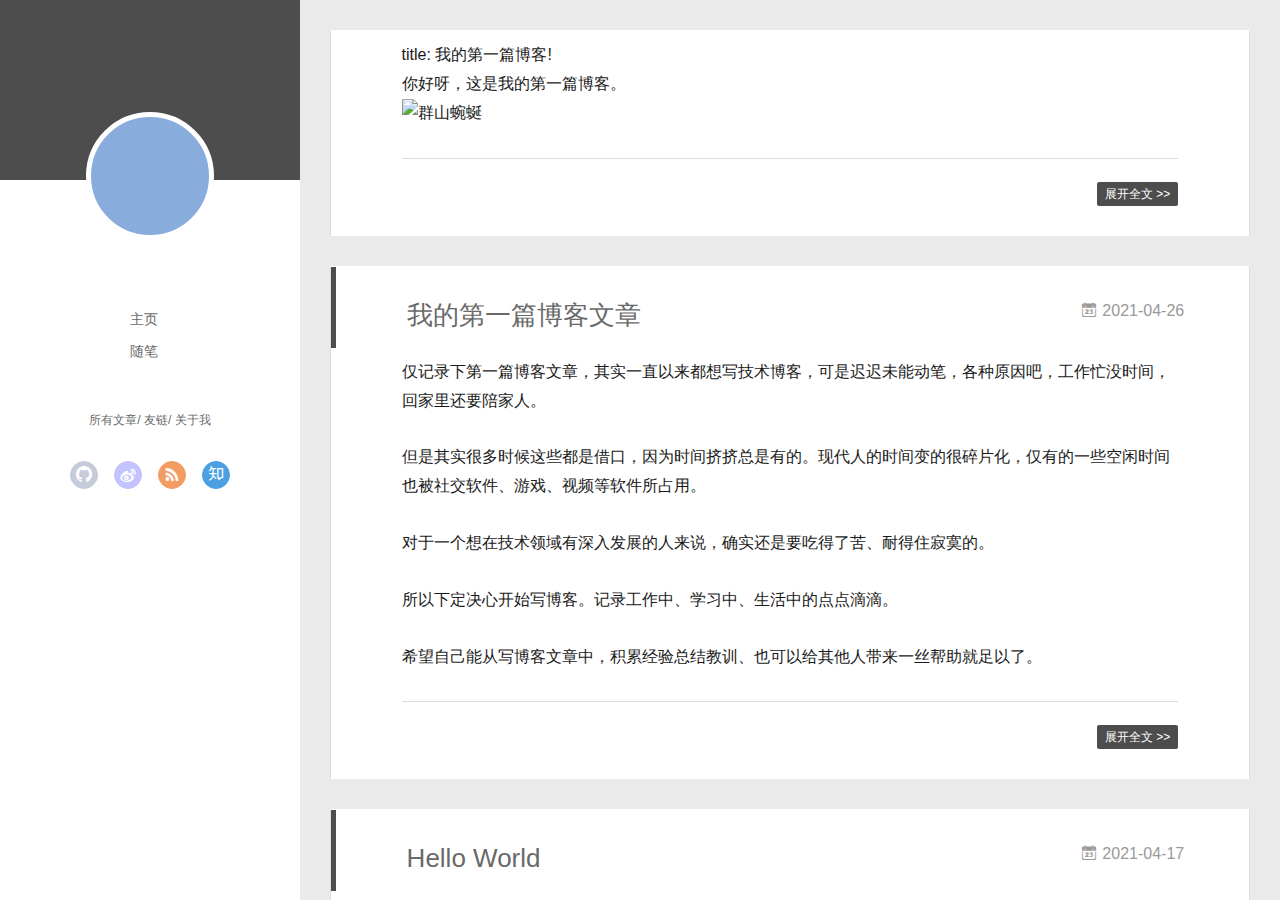
==== index.html @ c8da94c8 "Site updated: 2021-05-04 15:03:34" ====
<!DOCTYPE html>
<html>
<head>
  <meta charset="utf-8">
  
  <meta name="renderer" content="webkit">
  <meta http-equiv="X-UA-Compatible" content="IE=edge" >
  <link rel="dns-prefetch" href="http://example.com">
  <title>Hexo</title>
  <meta name="viewport" content="width=device-width, initial-scale=1, maximum-scale=1">
  <meta property="og:type" content="website">
<meta property="og:title" content="Hexo">
<meta property="og:url" content="http://example.com/index.html">
<meta property="og:site_name" content="Hexo">
<meta property="og:locale" content="en_US">
<meta property="article:author" content="John Doe">
<meta name="twitter:card" content="summary">
  
    <link rel="alternative" href="/atom.xml" title="Hexo" type="application/atom+xml">
  
  
    <link rel="icon" href="/favicon.png">
  
  <link rel="stylesheet" type="text/css" href="/./main.0cf68a.css">
  <style type="text/css">
  
    #container.show {
      background: linear-gradient(200deg,#a0cfe4,#e8c37e);
    }
  </style>
  

  

<meta name="generator" content="Hexo 5.4.0"></head>

<body>
  <div id="container" q-class="show:isCtnShow">
    <canvas id="anm-canvas" class="anm-canvas"></canvas>
    <div class="left-col" q-class="show:isShow">
      
<div class="overlay" style="background: #4d4d4d"></div>
<div class="intrude-less">
	<header id="header" class="inner">
		<a href="/" class="profilepic">
			<img src="" class="js-avatar">
		</a>
		<hgroup>
		  <h1 class="header-author"><a href="/"></a></h1>
		</hgroup>
		

		<nav class="header-menu">
			<ul>
			
				<li><a href="/">主页</a></li>
	        
				<li><a href="/tags/%E9%9A%8F%E7%AC%94/">随笔</a></li>
	        
			</ul>
		</nav>
		<nav class="header-smart-menu">
    		
    			
    			<a q-on="click: openSlider(e, 'innerArchive')" href="javascript:void(0)">所有文章</a>
    			
            
    			
    			<a q-on="click: openSlider(e, 'friends')" href="javascript:void(0)">友链</a>
    			
            
    			
    			<a q-on="click: openSlider(e, 'aboutme')" href="javascript:void(0)">关于我</a>
    			
            
		</nav>
		<nav class="header-nav">
			<div class="social">
				
					<a class="github" target="_blank" href="#" title="github"><i class="icon-github"></i></a>
		        
					<a class="weibo" target="_blank" href="#" title="weibo"><i class="icon-weibo"></i></a>
		        
					<a class="rss" target="_blank" href="#" title="rss"><i class="icon-rss"></i></a>
		        
					<a class="zhihu" target="_blank" href="#" title="zhihu"><i class="icon-zhihu"></i></a>
		        
			</div>
		</nav>
	</header>		
</div>

    </div>
    <div class="mid-col" q-class="show:isShow,hide:isShow|isFalse">
      
<nav id="mobile-nav">
  	<div class="overlay js-overlay" style="background: #4d4d4d"></div>
	<div class="btnctn js-mobile-btnctn">
  		<div class="slider-trigger list" q-on="click: openSlider(e)"><i class="icon icon-sort"></i></div>
	</div>
	<div class="intrude-less">
		<header id="header" class="inner">
			<div class="profilepic">
				<img src="" class="js-avatar">
			</div>
			<hgroup>
			  <h1 class="header-author js-header-author"></h1>
			</hgroup>
			
			
			
				
			
				
			
			
			
			<nav class="header-nav">
				<div class="social">
					
						<a class="github" target="_blank" href="#" title="github"><i class="icon-github"></i></a>
			        
						<a class="weibo" target="_blank" href="#" title="weibo"><i class="icon-weibo"></i></a>
			        
						<a class="rss" target="_blank" href="#" title="rss"><i class="icon-rss"></i></a>
			        
						<a class="zhihu" target="_blank" href="#" title="zhihu"><i class="icon-zhihu"></i></a>
			        
				</div>
			</nav>

			<nav class="header-menu js-header-menu">
				<ul style="width: 50%">
				
				
					<li style="width: 50%"><a href="/">主页</a></li>
		        
					<li style="width: 50%"><a href="/tags/%E9%9A%8F%E7%AC%94/">随笔</a></li>
		        
				</ul>
			</nav>
		</header>				
	</div>
	<div class="mobile-mask" style="display:none" q-show="isShow"></div>
</nav>

      <div id="wrapper" class="body-wrap">
        <div class="menu-l">
          <div class="canvas-wrap">
            <canvas data-colors="#eaeaea" data-sectionHeight="100" data-contentId="js-content" id="myCanvas1" class="anm-canvas"></canvas>
          </div>
          <div id="js-content" class="content-ll">
            
  
    <article id="post-csdn_export_md" class="article article-type-post  article-index" itemscope itemprop="blogPost">
  <div class="article-inner">
    
    <div class="article-entry" itemprop="articleBody">
      
        <p>title: 我的第一篇博客!<br>你好呀，这是我的第一篇博客。<br><img src="https://img-blog.csdnimg.cn/20210504145513758.png?x-oss-process=image/watermark,type_ZmFuZ3poZW5naGVpdGk,shadow_10,text_aHR0cHM6Ly9ibG9nLmNzZG4ubmV0L0JlaV95dWU=,size_16,color_FFFFFF,t_70" alt="群山蜿蜒"></p>

      

      
    </div>
    <div class="article-info article-info-index">
      
      
      

      
        <p class="article-more-link">
          <a class="article-more-a" href="/2021/05/04/csdn_export_md/">展开全文 >></a>
        </p>
      

      
      <div class="clearfix"></div>
    </div>
  </div>
</article>

<aside class="wrap-side-operation">
    <div class="mod-side-operation">
        
        <div class="jump-container" id="js-jump-container" style="display:none;">
            <a href="javascript:void(0)" class="mod-side-operation__jump-to-top">
                <i class="icon-font icon-back"></i>
            </a>
            <div id="js-jump-plan-container" class="jump-plan-container" style="top: -11px;">
                <i class="icon-font icon-plane jump-plane"></i>
            </div>
        </div>
        
        
    </div>
</aside>




  
    <article id="post-我的第一篇博客文章" class="article article-type-post  article-index" itemscope itemprop="blogPost">
  <div class="article-inner">
    
      <header class="article-header">
        
  
    <h1 itemprop="name">
      <a class="article-title" href="/2021/04/26/%E6%88%91%E7%9A%84%E7%AC%AC%E4%B8%80%E7%AF%87%E5%8D%9A%E5%AE%A2%E6%96%87%E7%AB%A0/">我的第一篇博客文章</a>
    </h1>
  

        
        <a href="/2021/04/26/%E6%88%91%E7%9A%84%E7%AC%AC%E4%B8%80%E7%AF%87%E5%8D%9A%E5%AE%A2%E6%96%87%E7%AB%A0/" class="archive-article-date">
  	<time datetime="2021-04-26T02:16:00.000Z" itemprop="datePublished"><i class="icon-calendar icon"></i>2021-04-26</time>
</a>
        
      </header>
    
    <div class="article-entry" itemprop="articleBody">
      
        <p>仅记录下第一篇博客文章，其实一直以来都想写技术博客，可是迟迟未能动笔，各种原因吧，工作忙没时间，回家里还要陪家人。</p>
<p>但是其实很多时候这些都是借口，因为时间挤挤总是有的。现代人的时间变的很碎片化，仅有的一些空闲时间也被社交软件、游戏、视频等软件所占用。</p>
<p>对于一个想在技术领域有深入发展的人来说，确实还是要吃得了苦、耐得住寂寞的。</p>
<p>所以下定决心开始写博客。记录工作中、学习中、生活中的点点滴滴。</p>
<p>希望自己能从写博客文章中，积累经验总结教训、也可以给其他人带来一丝帮助就足以了。</p>

      

      
    </div>
    <div class="article-info article-info-index">
      
      
      

      
        <p class="article-more-link">
          <a class="article-more-a" href="/2021/04/26/%E6%88%91%E7%9A%84%E7%AC%AC%E4%B8%80%E7%AF%87%E5%8D%9A%E5%AE%A2%E6%96%87%E7%AB%A0/">展开全文 >></a>
        </p>
      

      
      <div class="clearfix"></div>
    </div>
  </div>
</article>

<aside class="wrap-side-operation">
    <div class="mod-side-operation">
        
        <div class="jump-container" id="js-jump-container" style="display:none;">
            <a href="javascript:void(0)" class="mod-side-operation__jump-to-top">
                <i class="icon-font icon-back"></i>
            </a>
            <div id="js-jump-plan-container" class="jump-plan-container" style="top: -11px;">
                <i class="icon-font icon-plane jump-plane"></i>
            </div>
        </div>
        
        
    </div>
</aside>




  
    <article id="post-hello-world" class="article article-type-post  article-index" itemscope itemprop="blogPost">
  <div class="article-inner">
    
      <header class="article-header">
        
  
    <h1 itemprop="name">
      <a class="article-title" href="/2021/04/17/hello-world/">Hello World</a>
    </h1>
  

        
        <a href="/2021/04/17/hello-world/" class="archive-article-date">
  	<time datetime="2021-04-17T12:42:24.224Z" itemprop="datePublished"><i class="icon-calendar icon"></i>2021-04-17</time>
</a>
        
      </header>
    
    <div class="article-entry" itemprop="articleBody">
      
        <p>Welcome to <a target="_blank" rel="noopener" href="https://hexo.io/">Hexo</a>! This is your very first post. Check <a target="_blank" rel="noopener" href="https://hexo.io/docs/">documentation</a> for more info. If you get any problems when using Hexo, you can find the answer in <a target="_blank" rel="noopener" href="https://hexo.io/docs/troubleshooting.html">troubleshooting</a> or you can ask me on <a target="_blank" rel="noopener" href="https://github.com/hexojs/hexo/issues">GitHub</a>.</p>
<h2 id="Quick-Start"><a href="#Quick-Start" class="headerlink" title="Quick Start"></a>Quick Start</h2><h3 id="Create-a-new-post"><a href="#Create-a-new-post" class="headerlink" title="Create a new post"></a>Create a new post</h3><figure class="highlight bash"><table><tr><td class="gutter"><pre><span class="line">1</span><br></pre></td><td class="code"><pre><span class="line">$ hexo new <span class="string">&quot;My New Post&quot;</span></span><br></pre></td></tr></table></figure>

<p>More info: <a target="_blank" rel="noopener" href="https://hexo.io/docs/writing.html">Writing</a></p>
<h3 id="Run-server"><a href="#Run-server" class="headerlink" title="Run server"></a>Run server</h3><figure class="highlight bash"><table><tr><td class="gutter"><pre><span class="line">1</span><br></pre></td><td class="code"><pre><span class="line">$ hexo server</span><br></pre></td></tr></table></figure>

<p>More info: <a target="_blank" rel="noopener" href="https://hexo.io/docs/server.html">Server</a></p>
<h3 id="Generate-static-files"><a href="#Generate-static-files" class="headerlink" title="Generate static files"></a>Generate static files</h3><figure class="highlight bash"><table><tr><td class="gutter"><pre><span class="line">1</span><br></pre></td><td class="code"><pre><span class="line">$ hexo generate</span><br></pre></td></tr></table></figure>

<p>More info: <a target="_blank" rel="noopener" href="https://hexo.io/docs/generating.html">Generating</a></p>
<h3 id="Deploy-to-remote-sites"><a href="#Deploy-to-remote-sites" class="headerlink" title="Deploy to remote sites"></a>Deploy to remote sites</h3><figure class="highlight bash"><table><tr><td class="gutter"><pre><span class="line">1</span><br></pre></td><td class="code"><pre><span class="line">$ hexo deploy</span><br></pre></td></tr></table></figure>

<p>More info: <a target="_blank" rel="noopener" href="https://hexo.io/docs/one-command-deployment.html">Deployment</a></p>

      

      
    </div>
    <div class="article-info article-info-index">
      
      
      

      
        <p class="article-more-link">
          <a class="article-more-a" href="/2021/04/17/hello-world/">展开全文 >></a>
        </p>
      

      
      <div class="clearfix"></div>
    </div>
  </div>
</article>

<aside class="wrap-side-operation">
    <div class="mod-side-operation">
        
        <div class="jump-container" id="js-jump-container" style="display:none;">
            <a href="javascript:void(0)" class="mod-side-operation__jump-to-top">
                <i class="icon-font icon-back"></i>
            </a>
            <div id="js-jump-plan-container" class="jump-plan-container" style="top: -11px;">
                <i class="icon-font icon-plane jump-plane"></i>
            </div>
        </div>
        
        
    </div>
</aside>




  
  


          </div>
        </div>
      </div>
      <footer id="footer">
  <div class="outer">
    <div id="footer-info">
    	<div class="footer-left">
    		&copy; 2021 John Doe
    	</div>
      	<div class="footer-right">
      		<a href="http://hexo.io/" target="_blank">Hexo</a>  Theme <a href="https://github.com/litten/hexo-theme-yilia" target="_blank">Yilia</a> by Litten
      	</div>
    </div>
  </div>
</footer>
    </div>
    <script>
	var yiliaConfig = {
		mathjax: false,
		isHome: true,
		isPost: false,
		isArchive: false,
		isTag: false,
		isCategory: false,
		open_in_new: false,
		toc_hide_index: true,
		root: "/",
		innerArchive: true,
		showTags: false
	}
</script>

<script>!function(t){function n(e){if(r[e])return r[e].exports;var i=r[e]={exports:{},id:e,loaded:!1};return t[e].call(i.exports,i,i.exports,n),i.loaded=!0,i.exports}var r={};n.m=t,n.c=r,n.p="./",n(0)}([function(t,n,r){r(195),t.exports=r(191)},function(t,n,r){var e=r(3),i=r(52),o=r(27),u=r(28),c=r(53),f="prototype",a=function(t,n,r){var s,l,h,v,p=t&a.F,d=t&a.G,y=t&a.S,g=t&a.P,b=t&a.B,m=d?e:y?e[n]||(e[n]={}):(e[n]||{})[f],x=d?i:i[n]||(i[n]={}),w=x[f]||(x[f]={});d&&(r=n);for(s in r)l=!p&&m&&void 0!==m[s],h=(l?m:r)[s],v=b&&l?c(h,e):g&&"function"==typeof h?c(Function.call,h):h,m&&u(m,s,h,t&a.U),x[s]!=h&&o(x,s,v),g&&w[s]!=h&&(w[s]=h)};e.core=i,a.F=1,a.G=2,a.S=4,a.P=8,a.B=16,a.W=32,a.U=64,a.R=128,t.exports=a},function(t,n,r){var e=r(6);t.exports=function(t){if(!e(t))throw TypeError(t+" is not an object!");return t}},function(t,n){var r=t.exports="undefined"!=typeof window&&window.Math==Math?window:"undefined"!=typeof self&&self.Math==Math?self:Function("return this")();"number"==typeof __g&&(__g=r)},function(t,n){t.exports=function(t){try{return!!t()}catch(t){return!0}}},function(t,n){var r=t.exports="undefined"!=typeof window&&window.Math==Math?window:"undefined"!=typeof self&&self.Math==Math?self:Function("return this")();"number"==typeof __g&&(__g=r)},function(t,n){t.exports=function(t){return"object"==typeof t?null!==t:"function"==typeof t}},function(t,n,r){var e=r(126)("wks"),i=r(76),o=r(3).Symbol,u="function"==typeof o;(t.exports=function(t){return e[t]||(e[t]=u&&o[t]||(u?o:i)("Symbol."+t))}).store=e},function(t,n){var r={}.hasOwnProperty;t.exports=function(t,n){return r.call(t,n)}},function(t,n,r){var e=r(94),i=r(33);t.exports=function(t){return e(i(t))}},function(t,n,r){t.exports=!r(4)(function(){return 7!=Object.defineProperty({},"a",{get:function(){return 7}}).a})},function(t,n,r){var e=r(2),i=r(167),o=r(50),u=Object.defineProperty;n.f=r(10)?Object.defineProperty:function(t,n,r){if(e(t),n=o(n,!0),e(r),i)try{return u(t,n,r)}catch(t){}if("get"in r||"set"in r)throw TypeError("Accessors not supported!");return"value"in r&&(t[n]=r.value),t}},function(t,n,r){t.exports=!r(18)(function(){return 7!=Object.defineProperty({},"a",{get:function(){return 7}}).a})},function(t,n,r){var e=r(14),i=r(22);t.exports=r(12)?function(t,n,r){return e.f(t,n,i(1,r))}:function(t,n,r){return t[n]=r,t}},function(t,n,r){var e=r(20),i=r(58),o=r(42),u=Object.defineProperty;n.f=r(12)?Object.defineProperty:function(t,n,r){if(e(t),n=o(n,!0),e(r),i)try{return u(t,n,r)}catch(t){}if("get"in r||"set"in r)throw TypeError("Accessors not supported!");return"value"in r&&(t[n]=r.value),t}},function(t,n,r){var e=r(40)("wks"),i=r(23),o=r(5).Symbol,u="function"==typeof o;(t.exports=function(t){return e[t]||(e[t]=u&&o[t]||(u?o:i)("Symbol."+t))}).store=e},function(t,n,r){var e=r(67),i=Math.min;t.exports=function(t){return t>0?i(e(t),9007199254740991):0}},function(t,n,r){var e=r(46);t.exports=function(t){return Object(e(t))}},function(t,n){t.exports=function(t){try{return!!t()}catch(t){return!0}}},function(t,n,r){var e=r(63),i=r(34);t.exports=Object.keys||function(t){return e(t,i)}},function(t,n,r){var e=r(21);t.exports=function(t){if(!e(t))throw TypeError(t+" is not an object!");return t}},function(t,n){t.exports=function(t){return"object"==typeof t?null!==t:"function"==typeof t}},function(t,n){t.exports=function(t,n){return{enumerable:!(1&t),configurable:!(2&t),writable:!(4&t),value:n}}},function(t,n){var r=0,e=Math.random();t.exports=function(t){return"Symbol(".concat(void 0===t?"":t,")_",(++r+e).toString(36))}},function(t,n){var r={}.hasOwnProperty;t.exports=function(t,n){return r.call(t,n)}},function(t,n){var r=t.exports={version:"2.4.0"};"number"==typeof __e&&(__e=r)},function(t,n){t.exports=function(t){if("function"!=typeof t)throw TypeError(t+" is not a function!");return t}},function(t,n,r){var e=r(11),i=r(66);t.exports=r(10)?function(t,n,r){return e.f(t,n,i(1,r))}:function(t,n,r){return t[n]=r,t}},function(t,n,r){var e=r(3),i=r(27),o=r(24),u=r(76)("src"),c="toString",f=Function[c],a=(""+f).split(c);r(52).inspectSource=function(t){return f.call(t)},(t.exports=function(t,n,r,c){var f="function"==typeof r;f&&(o(r,"name")||i(r,"name",n)),t[n]!==r&&(f&&(o(r,u)||i(r,u,t[n]?""+t[n]:a.join(String(n)))),t===e?t[n]=r:c?t[n]?t[n]=r:i(t,n,r):(delete t[n],i(t,n,r)))})(Function.prototype,c,function(){return"function"==typeof this&&this[u]||f.call(this)})},function(t,n,r){var e=r(1),i=r(4),o=r(46),u=function(t,n,r,e){var i=String(o(t)),u="<"+n;return""!==r&&(u+=" "+r+'="'+String(e).replace(/"/g,"&quot;")+'"'),u+">"+i+"</"+n+">"};t.exports=function(t,n){var r={};r[t]=n(u),e(e.P+e.F*i(function(){var n=""[t]('"');return n!==n.toLowerCase()||n.split('"').length>3}),"String",r)}},function(t,n,r){var e=r(115),i=r(46);t.exports=function(t){return e(i(t))}},function(t,n,r){var e=r(116),i=r(66),o=r(30),u=r(50),c=r(24),f=r(167),a=Object.getOwnPropertyDescriptor;n.f=r(10)?a:function(t,n){if(t=o(t),n=u(n,!0),f)try{return a(t,n)}catch(t){}if(c(t,n))return i(!e.f.call(t,n),t[n])}},function(t,n,r){var e=r(24),i=r(17),o=r(145)("IE_PROTO"),u=Object.prototype;t.exports=Object.getPrototypeOf||function(t){return t=i(t),e(t,o)?t[o]:"function"==typeof t.constructor&&t instanceof t.constructor?t.constructor.prototype:t instanceof Object?u:null}},function(t,n){t.exports=function(t){if(void 0==t)throw TypeError("Can't call method on  "+t);return t}},function(t,n){t.exports="constructor,hasOwnProperty,isPrototypeOf,propertyIsEnumerable,toLocaleString,toString,valueOf".split(",")},function(t,n){t.exports={}},function(t,n){t.exports=!0},function(t,n){n.f={}.propertyIsEnumerable},function(t,n,r){var e=r(14).f,i=r(8),o=r(15)("toStringTag");t.exports=function(t,n,r){t&&!i(t=r?t:t.prototype,o)&&e(t,o,{configurable:!0,value:n})}},function(t,n,r){var e=r(40)("keys"),i=r(23);t.exports=function(t){return e[t]||(e[t]=i(t))}},function(t,n,r){var e=r(5),i="__core-js_shared__",o=e[i]||(e[i]={});t.exports=function(t){return o[t]||(o[t]={})}},function(t,n){var r=Math.ceil,e=Math.floor;t.exports=function(t){return isNaN(t=+t)?0:(t>0?e:r)(t)}},function(t,n,r){var e=r(21);t.exports=function(t,n){if(!e(t))return t;var r,i;if(n&&"function"==typeof(r=t.toString)&&!e(i=r.call(t)))return i;if("function"==typeof(r=t.valueOf)&&!e(i=r.call(t)))return i;if(!n&&"function"==typeof(r=t.toString)&&!e(i=r.call(t)))return i;throw TypeError("Can't convert object to primitive value")}},function(t,n,r){var e=r(5),i=r(25),o=r(36),u=r(44),c=r(14).f;t.exports=function(t){var n=i.Symbol||(i.Symbol=o?{}:e.Symbol||{});"_"==t.charAt(0)||t in n||c(n,t,{value:u.f(t)})}},function(t,n,r){n.f=r(15)},function(t,n){var r={}.toString;t.exports=function(t){return r.call(t).slice(8,-1)}},function(t,n){t.exports=function(t){if(void 0==t)throw TypeError("Can't call method on  "+t);return t}},function(t,n,r){var e=r(4);t.exports=function(t,n){return!!t&&e(function(){n?t.call(null,function(){},1):t.call(null)})}},function(t,n,r){var e=r(53),i=r(115),o=r(17),u=r(16),c=r(203);t.exports=function(t,n){var r=1==t,f=2==t,a=3==t,s=4==t,l=6==t,h=5==t||l,v=n||c;return function(n,c,p){for(var d,y,g=o(n),b=i(g),m=e(c,p,3),x=u(b.length),w=0,S=r?v(n,x):f?v(n,0):void 0;x>w;w++)if((h||w in b)&&(d=b[w],y=m(d,w,g),t))if(r)S[w]=y;else if(y)switch(t){case 3:return!0;case 5:return d;case 6:return w;case 2:S.push(d)}else if(s)return!1;return l?-1:a||s?s:S}}},function(t,n,r){var e=r(1),i=r(52),o=r(4);t.exports=function(t,n){var r=(i.Object||{})[t]||Object[t],u={};u[t]=n(r),e(e.S+e.F*o(function(){r(1)}),"Object",u)}},function(t,n,r){var e=r(6);t.exports=function(t,n){if(!e(t))return t;var r,i;if(n&&"function"==typeof(r=t.toString)&&!e(i=r.call(t)))return i;if("function"==typeof(r=t.valueOf)&&!e(i=r.call(t)))return i;if(!n&&"function"==typeof(r=t.toString)&&!e(i=r.call(t)))return i;throw TypeError("Can't convert object to primitive value")}},function(t,n,r){var e=r(5),i=r(25),o=r(91),u=r(13),c="prototype",f=function(t,n,r){var a,s,l,h=t&f.F,v=t&f.G,p=t&f.S,d=t&f.P,y=t&f.B,g=t&f.W,b=v?i:i[n]||(i[n]={}),m=b[c],x=v?e:p?e[n]:(e[n]||{})[c];v&&(r=n);for(a in r)(s=!h&&x&&void 0!==x[a])&&a in b||(l=s?x[a]:r[a],b[a]=v&&"function"!=typeof x[a]?r[a]:y&&s?o(l,e):g&&x[a]==l?function(t){var n=function(n,r,e){if(this instanceof t){switch(arguments.length){case 0:return new t;case 1:return new t(n);case 2:return new t(n,r)}return new t(n,r,e)}return t.apply(this,arguments)};return n[c]=t[c],n}(l):d&&"function"==typeof l?o(Function.call,l):l,d&&((b.virtual||(b.virtual={}))[a]=l,t&f.R&&m&&!m[a]&&u(m,a,l)))};f.F=1,f.G=2,f.S=4,f.P=8,f.B=16,f.W=32,f.U=64,f.R=128,t.exports=f},function(t,n){var r=t.exports={version:"2.4.0"};"number"==typeof __e&&(__e=r)},function(t,n,r){var e=r(26);t.exports=function(t,n,r){if(e(t),void 0===n)return t;switch(r){case 1:return function(r){return t.call(n,r)};case 2:return function(r,e){return t.call(n,r,e)};case 3:return function(r,e,i){return t.call(n,r,e,i)}}return function(){return t.apply(n,arguments)}}},function(t,n,r){var e=r(183),i=r(1),o=r(126)("metadata"),u=o.store||(o.store=new(r(186))),c=function(t,n,r){var i=u.get(t);if(!i){if(!r)return;u.set(t,i=new e)}var o=i.get(n);if(!o){if(!r)return;i.set(n,o=new e)}return o},f=function(t,n,r){var e=c(n,r,!1);return void 0!==e&&e.has(t)},a=function(t,n,r){var e=c(n,r,!1);return void 0===e?void 0:e.get(t)},s=function(t,n,r,e){c(r,e,!0).set(t,n)},l=function(t,n){var r=c(t,n,!1),e=[];return r&&r.forEach(function(t,n){e.push(n)}),e},h=function(t){return void 0===t||"symbol"==typeof t?t:String(t)},v=function(t){i(i.S,"Reflect",t)};t.exports={store:u,map:c,has:f,get:a,set:s,keys:l,key:h,exp:v}},function(t,n,r){"use strict";if(r(10)){var e=r(69),i=r(3),o=r(4),u=r(1),c=r(127),f=r(152),a=r(53),s=r(68),l=r(66),h=r(27),v=r(73),p=r(67),d=r(16),y=r(75),g=r(50),b=r(24),m=r(180),x=r(114),w=r(6),S=r(17),_=r(137),O=r(70),E=r(32),P=r(71).f,j=r(154),F=r(76),M=r(7),A=r(48),N=r(117),T=r(146),I=r(155),k=r(80),L=r(123),R=r(74),C=r(130),D=r(160),U=r(11),W=r(31),G=U.f,B=W.f,V=i.RangeError,z=i.TypeError,q=i.Uint8Array,K="ArrayBuffer",J="Shared"+K,Y="BYTES_PER_ELEMENT",H="prototype",$=Array[H],X=f.ArrayBuffer,Q=f.DataView,Z=A(0),tt=A(2),nt=A(3),rt=A(4),et=A(5),it=A(6),ot=N(!0),ut=N(!1),ct=I.values,ft=I.keys,at=I.entries,st=$.lastIndexOf,lt=$.reduce,ht=$.reduceRight,vt=$.join,pt=$.sort,dt=$.slice,yt=$.toString,gt=$.toLocaleString,bt=M("iterator"),mt=M("toStringTag"),xt=F("typed_constructor"),wt=F("def_constructor"),St=c.CONSTR,_t=c.TYPED,Ot=c.VIEW,Et="Wrong length!",Pt=A(1,function(t,n){return Tt(T(t,t[wt]),n)}),jt=o(function(){return 1===new q(new Uint16Array([1]).buffer)[0]}),Ft=!!q&&!!q[H].set&&o(function(){new q(1).set({})}),Mt=function(t,n){if(void 0===t)throw z(Et);var r=+t,e=d(t);if(n&&!m(r,e))throw V(Et);return e},At=function(t,n){var r=p(t);if(r<0||r%n)throw V("Wrong offset!");return r},Nt=function(t){if(w(t)&&_t in t)return t;throw z(t+" is not a typed array!")},Tt=function(t,n){if(!(w(t)&&xt in t))throw z("It is not a typed array constructor!");return new t(n)},It=function(t,n){return kt(T(t,t[wt]),n)},kt=function(t,n){for(var r=0,e=n.length,i=Tt(t,e);e>r;)i[r]=n[r++];return i},Lt=function(t,n,r){G(t,n,{get:function(){return this._d[r]}})},Rt=function(t){var n,r,e,i,o,u,c=S(t),f=arguments.length,s=f>1?arguments[1]:void 0,l=void 0!==s,h=j(c);if(void 0!=h&&!_(h)){for(u=h.call(c),e=[],n=0;!(o=u.next()).done;n++)e.push(o.value);c=e}for(l&&f>2&&(s=a(s,arguments[2],2)),n=0,r=d(c.length),i=Tt(this,r);r>n;n++)i[n]=l?s(c[n],n):c[n];return i},Ct=function(){for(var t=0,n=arguments.length,r=Tt(this,n);n>t;)r[t]=arguments[t++];return r},Dt=!!q&&o(function(){gt.call(new q(1))}),Ut=function(){return gt.apply(Dt?dt.call(Nt(this)):Nt(this),arguments)},Wt={copyWithin:function(t,n){return D.call(Nt(this),t,n,arguments.length>2?arguments[2]:void 0)},every:function(t){return rt(Nt(this),t,arguments.length>1?arguments[1]:void 0)},fill:function(t){return C.apply(Nt(this),arguments)},filter:function(t){return It(this,tt(Nt(this),t,arguments.length>1?arguments[1]:void 0))},find:function(t){return et(Nt(this),t,arguments.length>1?arguments[1]:void 0)},findIndex:function(t){return it(Nt(this),t,arguments.length>1?arguments[1]:void 0)},forEach:function(t){Z(Nt(this),t,arguments.length>1?arguments[1]:void 0)},indexOf:function(t){return ut(Nt(this),t,arguments.length>1?arguments[1]:void 0)},includes:function(t){return ot(Nt(this),t,arguments.length>1?arguments[1]:void 0)},join:function(t){return vt.apply(Nt(this),arguments)},lastIndexOf:function(t){return st.apply(Nt(this),arguments)},map:function(t){return Pt(Nt(this),t,arguments.length>1?arguments[1]:void 0)},reduce:function(t){return lt.apply(Nt(this),arguments)},reduceRight:function(t){return ht.apply(Nt(this),arguments)},reverse:function(){for(var t,n=this,r=Nt(n).length,e=Math.floor(r/2),i=0;i<e;)t=n[i],n[i++]=n[--r],n[r]=t;return n},some:function(t){return nt(Nt(this),t,arguments.length>1?arguments[1]:void 0)},sort:function(t){return pt.call(Nt(this),t)},subarray:function(t,n){var r=Nt(this),e=r.length,i=y(t,e);return new(T(r,r[wt]))(r.buffer,r.byteOffset+i*r.BYTES_PER_ELEMENT,d((void 0===n?e:y(n,e))-i))}},Gt=function(t,n){return It(this,dt.call(Nt(this),t,n))},Bt=function(t){Nt(this);var n=At(arguments[1],1),r=this.length,e=S(t),i=d(e.length),o=0;if(i+n>r)throw V(Et);for(;o<i;)this[n+o]=e[o++]},Vt={entries:function(){return at.call(Nt(this))},keys:function(){return ft.call(Nt(this))},values:function(){return ct.call(Nt(this))}},zt=function(t,n){return w(t)&&t[_t]&&"symbol"!=typeof n&&n in t&&String(+n)==String(n)},qt=function(t,n){return zt(t,n=g(n,!0))?l(2,t[n]):B(t,n)},Kt=function(t,n,r){return!(zt(t,n=g(n,!0))&&w(r)&&b(r,"value"))||b(r,"get")||b(r,"set")||r.configurable||b(r,"writable")&&!r.writable||b(r,"enumerable")&&!r.enumerable?G(t,n,r):(t[n]=r.value,t)};St||(W.f=qt,U.f=Kt),u(u.S+u.F*!St,"Object",{getOwnPropertyDescriptor:qt,defineProperty:Kt}),o(function(){yt.call({})})&&(yt=gt=function(){return vt.call(this)});var Jt=v({},Wt);v(Jt,Vt),h(Jt,bt,Vt.values),v(Jt,{slice:Gt,set:Bt,constructor:function(){},toString:yt,toLocaleString:Ut}),Lt(Jt,"buffer","b"),Lt(Jt,"byteOffset","o"),Lt(Jt,"byteLength","l"),Lt(Jt,"length","e"),G(Jt,mt,{get:function(){return this[_t]}}),t.exports=function(t,n,r,f){f=!!f;var a=t+(f?"Clamped":"")+"Array",l="Uint8Array"!=a,v="get"+t,p="set"+t,y=i[a],g=y||{},b=y&&E(y),m=!y||!c.ABV,S={},_=y&&y[H],j=function(t,r){var e=t._d;return e.v[v](r*n+e.o,jt)},F=function(t,r,e){var i=t._d;f&&(e=(e=Math.round(e))<0?0:e>255?255:255&e),i.v[p](r*n+i.o,e,jt)},M=function(t,n){G(t,n,{get:function(){return j(this,n)},set:function(t){return F(this,n,t)},enumerable:!0})};m?(y=r(function(t,r,e,i){s(t,y,a,"_d");var o,u,c,f,l=0,v=0;if(w(r)){if(!(r instanceof X||(f=x(r))==K||f==J))return _t in r?kt(y,r):Rt.call(y,r);o=r,v=At(e,n);var p=r.byteLength;if(void 0===i){if(p%n)throw V(Et);if((u=p-v)<0)throw V(Et)}else if((u=d(i)*n)+v>p)throw V(Et);c=u/n}else c=Mt(r,!0),u=c*n,o=new X(u);for(h(t,"_d",{b:o,o:v,l:u,e:c,v:new Q(o)});l<c;)M(t,l++)}),_=y[H]=O(Jt),h(_,"constructor",y)):L(function(t){new y(null),new y(t)},!0)||(y=r(function(t,r,e,i){s(t,y,a);var o;return w(r)?r instanceof X||(o=x(r))==K||o==J?void 0!==i?new g(r,At(e,n),i):void 0!==e?new g(r,At(e,n)):new g(r):_t in r?kt(y,r):Rt.call(y,r):new g(Mt(r,l))}),Z(b!==Function.prototype?P(g).concat(P(b)):P(g),function(t){t in y||h(y,t,g[t])}),y[H]=_,e||(_.constructor=y));var A=_[bt],N=!!A&&("values"==A.name||void 0==A.name),T=Vt.values;h(y,xt,!0),h(_,_t,a),h(_,Ot,!0),h(_,wt,y),(f?new y(1)[mt]==a:mt in _)||G(_,mt,{get:function(){return a}}),S[a]=y,u(u.G+u.W+u.F*(y!=g),S),u(u.S,a,{BYTES_PER_ELEMENT:n,from:Rt,of:Ct}),Y in _||h(_,Y,n),u(u.P,a,Wt),R(a),u(u.P+u.F*Ft,a,{set:Bt}),u(u.P+u.F*!N,a,Vt),u(u.P+u.F*(_.toString!=yt),a,{toString:yt}),u(u.P+u.F*o(function(){new y(1).slice()}),a,{slice:Gt}),u(u.P+u.F*(o(function(){return[1,2].toLocaleString()!=new y([1,2]).toLocaleString()})||!o(function(){_.toLocaleString.call([1,2])})),a,{toLocaleString:Ut}),k[a]=N?A:T,e||N||h(_,bt,T)}}else t.exports=function(){}},function(t,n){var r={}.toString;t.exports=function(t){return r.call(t).slice(8,-1)}},function(t,n,r){var e=r(21),i=r(5).document,o=e(i)&&e(i.createElement);t.exports=function(t){return o?i.createElement(t):{}}},function(t,n,r){t.exports=!r(12)&&!r(18)(function(){return 7!=Object.defineProperty(r(57)("div"),"a",{get:function(){return 7}}).a})},function(t,n,r){"use strict";var e=r(36),i=r(51),o=r(64),u=r(13),c=r(8),f=r(35),a=r(96),s=r(38),l=r(103),h=r(15)("iterator"),v=!([].keys&&"next"in[].keys()),p="keys",d="values",y=function(){return this};t.exports=function(t,n,r,g,b,m,x){a(r,n,g);var w,S,_,O=function(t){if(!v&&t in F)return F[t];switch(t){case p:case d:return function(){return new r(this,t)}}return function(){return new r(this,t)}},E=n+" Iterator",P=b==d,j=!1,F=t.prototype,M=F[h]||F["@@iterator"]||b&&F[b],A=M||O(b),N=b?P?O("entries"):A:void 0,T="Array"==n?F.entries||M:M;if(T&&(_=l(T.call(new t)))!==Object.prototype&&(s(_,E,!0),e||c(_,h)||u(_,h,y)),P&&M&&M.name!==d&&(j=!0,A=function(){return M.call(this)}),e&&!x||!v&&!j&&F[h]||u(F,h,A),f[n]=A,f[E]=y,b)if(w={values:P?A:O(d),keys:m?A:O(p),entries:N},x)for(S in w)S in F||o(F,S,w[S]);else i(i.P+i.F*(v||j),n,w);return w}},function(t,n,r){var e=r(20),i=r(100),o=r(34),u=r(39)("IE_PROTO"),c=function(){},f="prototype",a=function(){var t,n=r(57)("iframe"),e=o.length;for(n.style.display="none",r(93).appendChild(n),n.src="javascript:",t=n.contentWindow.document,t.open(),t.write("<script>document.F=Object<\/script>"),t.close(),a=t.F;e--;)delete a[f][o[e]];return a()};t.exports=Object.create||function(t,n){var r;return null!==t?(c[f]=e(t),r=new c,c[f]=null,r[u]=t):r=a(),void 0===n?r:i(r,n)}},function(t,n,r){var e=r(63),i=r(34).concat("length","prototype");n.f=Object.getOwnPropertyNames||function(t){return e(t,i)}},function(t,n){n.f=Object.getOwnPropertySymbols},function(t,n,r){var e=r(8),i=r(9),o=r(90)(!1),u=r(39)("IE_PROTO");t.exports=function(t,n){var r,c=i(t),f=0,a=[];for(r in c)r!=u&&e(c,r)&&a.push(r);for(;n.length>f;)e(c,r=n[f++])&&(~o(a,r)||a.push(r));return a}},function(t,n,r){t.exports=r(13)},function(t,n,r){var e=r(76)("meta"),i=r(6),o=r(24),u=r(11).f,c=0,f=Object.isExtensible||function(){return!0},a=!r(4)(function(){return f(Object.preventExtensions({}))}),s=function(t){u(t,e,{value:{i:"O"+ ++c,w:{}}})},l=function(t,n){if(!i(t))return"symbol"==typeof t?t:("string"==typeof t?"S":"P")+t;if(!o(t,e)){if(!f(t))return"F";if(!n)return"E";s(t)}return t[e].i},h=function(t,n){if(!o(t,e)){if(!f(t))return!0;if(!n)return!1;s(t)}return t[e].w},v=function(t){return a&&p.NEED&&f(t)&&!o(t,e)&&s(t),t},p=t.exports={KEY:e,NEED:!1,fastKey:l,getWeak:h,onFreeze:v}},function(t,n){t.exports=function(t,n){return{enumerable:!(1&t),configurable:!(2&t),writable:!(4&t),value:n}}},function(t,n){var r=Math.ceil,e=Math.floor;t.exports=function(t){return isNaN(t=+t)?0:(t>0?e:r)(t)}},function(t,n){t.exports=function(t,n,r,e){if(!(t instanceof n)||void 0!==e&&e in t)throw TypeError(r+": incorrect invocation!");return t}},function(t,n){t.exports=!1},function(t,n,r){var e=r(2),i=r(173),o=r(133),u=r(145)("IE_PROTO"),c=function(){},f="prototype",a=function(){var t,n=r(132)("iframe"),e=o.length;for(n.style.display="none",r(135).appendChild(n),n.src="javascript:",t=n.contentWindow.document,t.open(),t.write("<script>document.F=Object<\/script>"),t.close(),a=t.F;e--;)delete a[f][o[e]];return a()};t.exports=Object.create||function(t,n){var r;return null!==t?(c[f]=e(t),r=new c,c[f]=null,r[u]=t):r=a(),void 0===n?r:i(r,n)}},function(t,n,r){var e=r(175),i=r(133).concat("length","prototype");n.f=Object.getOwnPropertyNames||function(t){return e(t,i)}},function(t,n,r){var e=r(175),i=r(133);t.exports=Object.keys||function(t){return e(t,i)}},function(t,n,r){var e=r(28);t.exports=function(t,n,r){for(var i in n)e(t,i,n[i],r);return t}},function(t,n,r){"use strict";var e=r(3),i=r(11),o=r(10),u=r(7)("species");t.exports=function(t){var n=e[t];o&&n&&!n[u]&&i.f(n,u,{configurable:!0,get:function(){return this}})}},function(t,n,r){var e=r(67),i=Math.max,o=Math.min;t.exports=function(t,n){return t=e(t),t<0?i(t+n,0):o(t,n)}},function(t,n){var r=0,e=Math.random();t.exports=function(t){return"Symbol(".concat(void 0===t?"":t,")_",(++r+e).toString(36))}},function(t,n,r){var e=r(33);t.exports=function(t){return Object(e(t))}},function(t,n,r){var e=r(7)("unscopables"),i=Array.prototype;void 0==i[e]&&r(27)(i,e,{}),t.exports=function(t){i[e][t]=!0}},function(t,n,r){var e=r(53),i=r(169),o=r(137),u=r(2),c=r(16),f=r(154),a={},s={},n=t.exports=function(t,n,r,l,h){var v,p,d,y,g=h?function(){return t}:f(t),b=e(r,l,n?2:1),m=0;if("function"!=typeof g)throw TypeError(t+" is not iterable!");if(o(g)){for(v=c(t.length);v>m;m++)if((y=n?b(u(p=t[m])[0],p[1]):b(t[m]))===a||y===s)return y}else for(d=g.call(t);!(p=d.next()).done;)if((y=i(d,b,p.value,n))===a||y===s)return y};n.BREAK=a,n.RETURN=s},function(t,n){t.exports={}},function(t,n,r){var e=r(11).f,i=r(24),o=r(7)("toStringTag");t.exports=function(t,n,r){t&&!i(t=r?t:t.prototype,o)&&e(t,o,{configurable:!0,value:n})}},function(t,n,r){var e=r(1),i=r(46),o=r(4),u=r(150),c="["+u+"]",f="​",a=RegExp("^"+c+c+"*"),s=RegExp(c+c+"*$"),l=function(t,n,r){var i={},c=o(function(){return!!u[t]()||f[t]()!=f}),a=i[t]=c?n(h):u[t];r&&(i[r]=a),e(e.P+e.F*c,"String",i)},h=l.trim=function(t,n){return t=String(i(t)),1&n&&(t=t.replace(a,"")),2&n&&(t=t.replace(s,"")),t};t.exports=l},function(t,n,r){t.exports={default:r(86),__esModule:!0}},function(t,n,r){t.exports={default:r(87),__esModule:!0}},function(t,n,r){"use strict";function e(t){return t&&t.__esModule?t:{default:t}}n.__esModule=!0;var i=r(84),o=e(i),u=r(83),c=e(u),f="function"==typeof c.default&&"symbol"==typeof o.default?function(t){return typeof t}:function(t){return t&&"function"==typeof c.default&&t.constructor===c.default&&t!==c.default.prototype?"symbol":typeof t};n.default="function"==typeof c.default&&"symbol"===f(o.default)?function(t){return void 0===t?"undefined":f(t)}:function(t){return t&&"function"==typeof c.default&&t.constructor===c.default&&t!==c.default.prototype?"symbol":void 0===t?"undefined":f(t)}},function(t,n,r){r(110),r(108),r(111),r(112),t.exports=r(25).Symbol},function(t,n,r){r(109),r(113),t.exports=r(44).f("iterator")},function(t,n){t.exports=function(t){if("function"!=typeof t)throw TypeError(t+" is not a function!");return t}},function(t,n){t.exports=function(){}},function(t,n,r){var e=r(9),i=r(106),o=r(105);t.exports=function(t){return function(n,r,u){var c,f=e(n),a=i(f.length),s=o(u,a);if(t&&r!=r){for(;a>s;)if((c=f[s++])!=c)return!0}else for(;a>s;s++)if((t||s in f)&&f[s]===r)return t||s||0;return!t&&-1}}},function(t,n,r){var e=r(88);t.exports=function(t,n,r){if(e(t),void 0===n)return t;switch(r){case 1:return function(r){return t.call(n,r)};case 2:return function(r,e){return t.call(n,r,e)};case 3:return function(r,e,i){return t.call(n,r,e,i)}}return function(){return t.apply(n,arguments)}}},function(t,n,r){var e=r(19),i=r(62),o=r(37);t.exports=function(t){var n=e(t),r=i.f;if(r)for(var u,c=r(t),f=o.f,a=0;c.length>a;)f.call(t,u=c[a++])&&n.push(u);return n}},function(t,n,r){t.exports=r(5).document&&document.documentElement},function(t,n,r){var e=r(56);t.exports=Object("z").propertyIsEnumerable(0)?Object:function(t){return"String"==e(t)?t.split(""):Object(t)}},function(t,n,r){var e=r(56);t.exports=Array.isArray||function(t){return"Array"==e(t)}},function(t,n,r){"use strict";var e=r(60),i=r(22),o=r(38),u={};r(13)(u,r(15)("iterator"),function(){return this}),t.exports=function(t,n,r){t.prototype=e(u,{next:i(1,r)}),o(t,n+" Iterator")}},function(t,n){t.exports=function(t,n){return{value:n,done:!!t}}},function(t,n,r){var e=r(19),i=r(9);t.exports=function(t,n){for(var r,o=i(t),u=e(o),c=u.length,f=0;c>f;)if(o[r=u[f++]]===n)return r}},function(t,n,r){var e=r(23)("meta"),i=r(21),o=r(8),u=r(14).f,c=0,f=Object.isExtensible||function(){return!0},a=!r(18)(function(){return f(Object.preventExtensions({}))}),s=function(t){u(t,e,{value:{i:"O"+ ++c,w:{}}})},l=function(t,n){if(!i(t))return"symbol"==typeof t?t:("string"==typeof t?"S":"P")+t;if(!o(t,e)){if(!f(t))return"F";if(!n)return"E";s(t)}return t[e].i},h=function(t,n){if(!o(t,e)){if(!f(t))return!0;if(!n)return!1;s(t)}return t[e].w},v=function(t){return a&&p.NEED&&f(t)&&!o(t,e)&&s(t),t},p=t.exports={KEY:e,NEED:!1,fastKey:l,getWeak:h,onFreeze:v}},function(t,n,r){var e=r(14),i=r(20),o=r(19);t.exports=r(12)?Object.defineProperties:function(t,n){i(t);for(var r,u=o(n),c=u.length,f=0;c>f;)e.f(t,r=u[f++],n[r]);return t}},function(t,n,r){var e=r(37),i=r(22),o=r(9),u=r(42),c=r(8),f=r(58),a=Object.getOwnPropertyDescriptor;n.f=r(12)?a:function(t,n){if(t=o(t),n=u(n,!0),f)try{return a(t,n)}catch(t){}if(c(t,n))return i(!e.f.call(t,n),t[n])}},function(t,n,r){var e=r(9),i=r(61).f,o={}.toString,u="object"==typeof window&&window&&Object.getOwnPropertyNames?Object.getOwnPropertyNames(window):[],c=function(t){try{return i(t)}catch(t){return u.slice()}};t.exports.f=function(t){return u&&"[object Window]"==o.call(t)?c(t):i(e(t))}},function(t,n,r){var e=r(8),i=r(77),o=r(39)("IE_PROTO"),u=Object.prototype;t.exports=Object.getPrototypeOf||function(t){return t=i(t),e(t,o)?t[o]:"function"==typeof t.constructor&&t instanceof t.constructor?t.constructor.prototype:t instanceof Object?u:null}},function(t,n,r){var e=r(41),i=r(33);t.exports=function(t){return function(n,r){var o,u,c=String(i(n)),f=e(r),a=c.length;return f<0||f>=a?t?"":void 0:(o=c.charCodeAt(f),o<55296||o>56319||f+1===a||(u=c.charCodeAt(f+1))<56320||u>57343?t?c.charAt(f):o:t?c.slice(f,f+2):u-56320+(o-55296<<10)+65536)}}},function(t,n,r){var e=r(41),i=Math.max,o=Math.min;t.exports=function(t,n){return t=e(t),t<0?i(t+n,0):o(t,n)}},function(t,n,r){var e=r(41),i=Math.min;t.exports=function(t){return t>0?i(e(t),9007199254740991):0}},function(t,n,r){"use strict";var e=r(89),i=r(97),o=r(35),u=r(9);t.exports=r(59)(Array,"Array",function(t,n){this._t=u(t),this._i=0,this._k=n},function(){var t=this._t,n=this._k,r=this._i++;return!t||r>=t.length?(this._t=void 0,i(1)):"keys"==n?i(0,r):"values"==n?i(0,t[r]):i(0,[r,t[r]])},"values"),o.Arguments=o.Array,e("keys"),e("values"),e("entries")},function(t,n){},function(t,n,r){"use strict";var e=r(104)(!0);r(59)(String,"String",function(t){this._t=String(t),this._i=0},function(){var t,n=this._t,r=this._i;return r>=n.length?{value:void 0,done:!0}:(t=e(n,r),this._i+=t.length,{value:t,done:!1})})},function(t,n,r){"use strict";var e=r(5),i=r(8),o=r(12),u=r(51),c=r(64),f=r(99).KEY,a=r(18),s=r(40),l=r(38),h=r(23),v=r(15),p=r(44),d=r(43),y=r(98),g=r(92),b=r(95),m=r(20),x=r(9),w=r(42),S=r(22),_=r(60),O=r(102),E=r(101),P=r(14),j=r(19),F=E.f,M=P.f,A=O.f,N=e.Symbol,T=e.JSON,I=T&&T.stringify,k="prototype",L=v("_hidden"),R=v("toPrimitive"),C={}.propertyIsEnumerable,D=s("symbol-registry"),U=s("symbols"),W=s("op-symbols"),G=Object[k],B="function"==typeof N,V=e.QObject,z=!V||!V[k]||!V[k].findChild,q=o&&a(function(){return 7!=_(M({},"a",{get:function(){return M(this,"a",{value:7}).a}})).a})?function(t,n,r){var e=F(G,n);e&&delete G[n],M(t,n,r),e&&t!==G&&M(G,n,e)}:M,K=function(t){var n=U[t]=_(N[k]);return n._k=t,n},J=B&&"symbol"==typeof N.iterator?function(t){return"symbol"==typeof t}:function(t){return t instanceof N},Y=function(t,n,r){return t===G&&Y(W,n,r),m(t),n=w(n,!0),m(r),i(U,n)?(r.enumerable?(i(t,L)&&t[L][n]&&(t[L][n]=!1),r=_(r,{enumerable:S(0,!1)})):(i(t,L)||M(t,L,S(1,{})),t[L][n]=!0),q(t,n,r)):M(t,n,r)},H=function(t,n){m(t);for(var r,e=g(n=x(n)),i=0,o=e.length;o>i;)Y(t,r=e[i++],n[r]);return t},$=function(t,n){return void 0===n?_(t):H(_(t),n)},X=function(t){var n=C.call(this,t=w(t,!0));return!(this===G&&i(U,t)&&!i(W,t))&&(!(n||!i(this,t)||!i(U,t)||i(this,L)&&this[L][t])||n)},Q=function(t,n){if(t=x(t),n=w(n,!0),t!==G||!i(U,n)||i(W,n)){var r=F(t,n);return!r||!i(U,n)||i(t,L)&&t[L][n]||(r.enumerable=!0),r}},Z=function(t){for(var n,r=A(x(t)),e=[],o=0;r.length>o;)i(U,n=r[o++])||n==L||n==f||e.push(n);return e},tt=function(t){for(var n,r=t===G,e=A(r?W:x(t)),o=[],u=0;e.length>u;)!i(U,n=e[u++])||r&&!i(G,n)||o.push(U[n]);return o};B||(N=function(){if(this instanceof N)throw TypeError("Symbol is not a constructor!");var t=h(arguments.length>0?arguments[0]:void 0),n=function(r){this===G&&n.call(W,r),i(this,L)&&i(this[L],t)&&(this[L][t]=!1),q(this,t,S(1,r))};return o&&z&&q(G,t,{configurable:!0,set:n}),K(t)},c(N[k],"toString",function(){return this._k}),E.f=Q,P.f=Y,r(61).f=O.f=Z,r(37).f=X,r(62).f=tt,o&&!r(36)&&c(G,"propertyIsEnumerable",X,!0),p.f=function(t){return K(v(t))}),u(u.G+u.W+u.F*!B,{Symbol:N});for(var nt="hasInstance,isConcatSpreadable,iterator,match,replace,search,species,split,toPrimitive,toStringTag,unscopables".split(","),rt=0;nt.length>rt;)v(nt[rt++]);for(var nt=j(v.store),rt=0;nt.length>rt;)d(nt[rt++]);u(u.S+u.F*!B,"Symbol",{for:function(t){return i(D,t+="")?D[t]:D[t]=N(t)},keyFor:function(t){if(J(t))return y(D,t);throw TypeError(t+" is not a symbol!")},useSetter:function(){z=!0},useSimple:function(){z=!1}}),u(u.S+u.F*!B,"Object",{create:$,defineProperty:Y,defineProperties:H,getOwnPropertyDescriptor:Q,getOwnPropertyNames:Z,getOwnPropertySymbols:tt}),T&&u(u.S+u.F*(!B||a(function(){var t=N();return"[null]"!=I([t])||"{}"!=I({a:t})||"{}"!=I(Object(t))})),"JSON",{stringify:function(t){if(void 0!==t&&!J(t)){for(var n,r,e=[t],i=1;arguments.length>i;)e.push(arguments[i++]);return n=e[1],"function"==typeof n&&(r=n),!r&&b(n)||(n=function(t,n){if(r&&(n=r.call(this,t,n)),!J(n))return n}),e[1]=n,I.apply(T,e)}}}),N[k][R]||r(13)(N[k],R,N[k].valueOf),l(N,"Symbol"),l(Math,"Math",!0),l(e.JSON,"JSON",!0)},function(t,n,r){r(43)("asyncIterator")},function(t,n,r){r(43)("observable")},function(t,n,r){r(107);for(var e=r(5),i=r(13),o=r(35),u=r(15)("toStringTag"),c=["NodeList","DOMTokenList","MediaList","StyleSheetList","CSSRuleList"],f=0;f<5;f++){var a=c[f],s=e[a],l=s&&s.prototype;l&&!l[u]&&i(l,u,a),o[a]=o.Array}},function(t,n,r){var e=r(45),i=r(7)("toStringTag"),o="Arguments"==e(function(){return arguments}()),u=function(t,n){try{return t[n]}catch(t){}};t.exports=function(t){var n,r,c;return void 0===t?"Undefined":null===t?"Null":"string"==typeof(r=u(n=Object(t),i))?r:o?e(n):"Object"==(c=e(n))&&"function"==typeof n.callee?"Arguments":c}},function(t,n,r){var e=r(45);t.exports=Object("z").propertyIsEnumerable(0)?Object:function(t){return"String"==e(t)?t.split(""):Object(t)}},function(t,n){n.f={}.propertyIsEnumerable},function(t,n,r){var e=r(30),i=r(16),o=r(75);t.exports=function(t){return function(n,r,u){var c,f=e(n),a=i(f.length),s=o(u,a);if(t&&r!=r){for(;a>s;)if((c=f[s++])!=c)return!0}else for(;a>s;s++)if((t||s in f)&&f[s]===r)return t||s||0;return!t&&-1}}},function(t,n,r){"use strict";var e=r(3),i=r(1),o=r(28),u=r(73),c=r(65),f=r(79),a=r(68),s=r(6),l=r(4),h=r(123),v=r(81),p=r(136);t.exports=function(t,n,r,d,y,g){var b=e[t],m=b,x=y?"set":"add",w=m&&m.prototype,S={},_=function(t){var n=w[t];o(w,t,"delete"==t?function(t){return!(g&&!s(t))&&n.call(this,0===t?0:t)}:"has"==t?function(t){return!(g&&!s(t))&&n.call(this,0===t?0:t)}:"get"==t?function(t){return g&&!s(t)?void 0:n.call(this,0===t?0:t)}:"add"==t?function(t){return n.call(this,0===t?0:t),this}:function(t,r){return n.call(this,0===t?0:t,r),this})};if("function"==typeof m&&(g||w.forEach&&!l(function(){(new m).entries().next()}))){var O=new m,E=O[x](g?{}:-0,1)!=O,P=l(function(){O.has(1)}),j=h(function(t){new m(t)}),F=!g&&l(function(){for(var t=new m,n=5;n--;)t[x](n,n);return!t.has(-0)});j||(m=n(function(n,r){a(n,m,t);var e=p(new b,n,m);return void 0!=r&&f(r,y,e[x],e),e}),m.prototype=w,w.constructor=m),(P||F)&&(_("delete"),_("has"),y&&_("get")),(F||E)&&_(x),g&&w.clear&&delete w.clear}else m=d.getConstructor(n,t,y,x),u(m.prototype,r),c.NEED=!0;return v(m,t),S[t]=m,i(i.G+i.W+i.F*(m!=b),S),g||d.setStrong(m,t,y),m}},function(t,n,r){"use strict";var e=r(27),i=r(28),o=r(4),u=r(46),c=r(7);t.exports=function(t,n,r){var f=c(t),a=r(u,f,""[t]),s=a[0],l=a[1];o(function(){var n={};return n[f]=function(){return 7},7!=""[t](n)})&&(i(String.prototype,t,s),e(RegExp.prototype,f,2==n?function(t,n){return l.call(t,this,n)}:function(t){return l.call(t,this)}))}
},function(t,n,r){"use strict";var e=r(2);t.exports=function(){var t=e(this),n="";return t.global&&(n+="g"),t.ignoreCase&&(n+="i"),t.multiline&&(n+="m"),t.unicode&&(n+="u"),t.sticky&&(n+="y"),n}},function(t,n){t.exports=function(t,n,r){var e=void 0===r;switch(n.length){case 0:return e?t():t.call(r);case 1:return e?t(n[0]):t.call(r,n[0]);case 2:return e?t(n[0],n[1]):t.call(r,n[0],n[1]);case 3:return e?t(n[0],n[1],n[2]):t.call(r,n[0],n[1],n[2]);case 4:return e?t(n[0],n[1],n[2],n[3]):t.call(r,n[0],n[1],n[2],n[3])}return t.apply(r,n)}},function(t,n,r){var e=r(6),i=r(45),o=r(7)("match");t.exports=function(t){var n;return e(t)&&(void 0!==(n=t[o])?!!n:"RegExp"==i(t))}},function(t,n,r){var e=r(7)("iterator"),i=!1;try{var o=[7][e]();o.return=function(){i=!0},Array.from(o,function(){throw 2})}catch(t){}t.exports=function(t,n){if(!n&&!i)return!1;var r=!1;try{var o=[7],u=o[e]();u.next=function(){return{done:r=!0}},o[e]=function(){return u},t(o)}catch(t){}return r}},function(t,n,r){t.exports=r(69)||!r(4)(function(){var t=Math.random();__defineSetter__.call(null,t,function(){}),delete r(3)[t]})},function(t,n){n.f=Object.getOwnPropertySymbols},function(t,n,r){var e=r(3),i="__core-js_shared__",o=e[i]||(e[i]={});t.exports=function(t){return o[t]||(o[t]={})}},function(t,n,r){for(var e,i=r(3),o=r(27),u=r(76),c=u("typed_array"),f=u("view"),a=!(!i.ArrayBuffer||!i.DataView),s=a,l=0,h="Int8Array,Uint8Array,Uint8ClampedArray,Int16Array,Uint16Array,Int32Array,Uint32Array,Float32Array,Float64Array".split(",");l<9;)(e=i[h[l++]])?(o(e.prototype,c,!0),o(e.prototype,f,!0)):s=!1;t.exports={ABV:a,CONSTR:s,TYPED:c,VIEW:f}},function(t,n){"use strict";var r={versions:function(){var t=window.navigator.userAgent;return{trident:t.indexOf("Trident")>-1,presto:t.indexOf("Presto")>-1,webKit:t.indexOf("AppleWebKit")>-1,gecko:t.indexOf("Gecko")>-1&&-1==t.indexOf("KHTML"),mobile:!!t.match(/AppleWebKit.*Mobile.*/),ios:!!t.match(/\(i[^;]+;( U;)? CPU.+Mac OS X/),android:t.indexOf("Android")>-1||t.indexOf("Linux")>-1,iPhone:t.indexOf("iPhone")>-1||t.indexOf("Mac")>-1,iPad:t.indexOf("iPad")>-1,webApp:-1==t.indexOf("Safari"),weixin:-1==t.indexOf("MicroMessenger")}}()};t.exports=r},function(t,n,r){"use strict";var e=r(85),i=function(t){return t&&t.__esModule?t:{default:t}}(e),o=function(){function t(t,n,e){return n||e?String.fromCharCode(n||e):r[t]||t}function n(t){return e[t]}var r={"&quot;":'"',"&lt;":"<","&gt;":">","&amp;":"&","&nbsp;":" "},e={};for(var u in r)e[r[u]]=u;return r["&apos;"]="'",e["'"]="&#39;",{encode:function(t){return t?(""+t).replace(/['<> "&]/g,n).replace(/\r?\n/g,"<br/>").replace(/\s/g,"&nbsp;"):""},decode:function(n){return n?(""+n).replace(/<br\s*\/?>/gi,"\n").replace(/&quot;|&lt;|&gt;|&amp;|&nbsp;|&apos;|&#(\d+);|&#(\d+)/g,t).replace(/\u00a0/g," "):""},encodeBase16:function(t){if(!t)return t;t+="";for(var n=[],r=0,e=t.length;e>r;r++)n.push(t.charCodeAt(r).toString(16).toUpperCase());return n.join("")},encodeBase16forJSON:function(t){if(!t)return t;t=t.replace(/[\u4E00-\u9FBF]/gi,function(t){return escape(t).replace("%u","\\u")});for(var n=[],r=0,e=t.length;e>r;r++)n.push(t.charCodeAt(r).toString(16).toUpperCase());return n.join("")},decodeBase16:function(t){if(!t)return t;t+="";for(var n=[],r=0,e=t.length;e>r;r+=2)n.push(String.fromCharCode("0x"+t.slice(r,r+2)));return n.join("")},encodeObject:function(t){if(t instanceof Array)for(var n=0,r=t.length;r>n;n++)t[n]=o.encodeObject(t[n]);else if("object"==(void 0===t?"undefined":(0,i.default)(t)))for(var e in t)t[e]=o.encodeObject(t[e]);else if("string"==typeof t)return o.encode(t);return t},loadScript:function(t){var n=document.createElement("script");document.getElementsByTagName("body")[0].appendChild(n),n.setAttribute("src",t)},addLoadEvent:function(t){var n=window.onload;"function"!=typeof window.onload?window.onload=t:window.onload=function(){n(),t()}}}}();t.exports=o},function(t,n,r){"use strict";var e=r(17),i=r(75),o=r(16);t.exports=function(t){for(var n=e(this),r=o(n.length),u=arguments.length,c=i(u>1?arguments[1]:void 0,r),f=u>2?arguments[2]:void 0,a=void 0===f?r:i(f,r);a>c;)n[c++]=t;return n}},function(t,n,r){"use strict";var e=r(11),i=r(66);t.exports=function(t,n,r){n in t?e.f(t,n,i(0,r)):t[n]=r}},function(t,n,r){var e=r(6),i=r(3).document,o=e(i)&&e(i.createElement);t.exports=function(t){return o?i.createElement(t):{}}},function(t,n){t.exports="constructor,hasOwnProperty,isPrototypeOf,propertyIsEnumerable,toLocaleString,toString,valueOf".split(",")},function(t,n,r){var e=r(7)("match");t.exports=function(t){var n=/./;try{"/./"[t](n)}catch(r){try{return n[e]=!1,!"/./"[t](n)}catch(t){}}return!0}},function(t,n,r){t.exports=r(3).document&&document.documentElement},function(t,n,r){var e=r(6),i=r(144).set;t.exports=function(t,n,r){var o,u=n.constructor;return u!==r&&"function"==typeof u&&(o=u.prototype)!==r.prototype&&e(o)&&i&&i(t,o),t}},function(t,n,r){var e=r(80),i=r(7)("iterator"),o=Array.prototype;t.exports=function(t){return void 0!==t&&(e.Array===t||o[i]===t)}},function(t,n,r){var e=r(45);t.exports=Array.isArray||function(t){return"Array"==e(t)}},function(t,n,r){"use strict";var e=r(70),i=r(66),o=r(81),u={};r(27)(u,r(7)("iterator"),function(){return this}),t.exports=function(t,n,r){t.prototype=e(u,{next:i(1,r)}),o(t,n+" Iterator")}},function(t,n,r){"use strict";var e=r(69),i=r(1),o=r(28),u=r(27),c=r(24),f=r(80),a=r(139),s=r(81),l=r(32),h=r(7)("iterator"),v=!([].keys&&"next"in[].keys()),p="keys",d="values",y=function(){return this};t.exports=function(t,n,r,g,b,m,x){a(r,n,g);var w,S,_,O=function(t){if(!v&&t in F)return F[t];switch(t){case p:case d:return function(){return new r(this,t)}}return function(){return new r(this,t)}},E=n+" Iterator",P=b==d,j=!1,F=t.prototype,M=F[h]||F["@@iterator"]||b&&F[b],A=M||O(b),N=b?P?O("entries"):A:void 0,T="Array"==n?F.entries||M:M;if(T&&(_=l(T.call(new t)))!==Object.prototype&&(s(_,E,!0),e||c(_,h)||u(_,h,y)),P&&M&&M.name!==d&&(j=!0,A=function(){return M.call(this)}),e&&!x||!v&&!j&&F[h]||u(F,h,A),f[n]=A,f[E]=y,b)if(w={values:P?A:O(d),keys:m?A:O(p),entries:N},x)for(S in w)S in F||o(F,S,w[S]);else i(i.P+i.F*(v||j),n,w);return w}},function(t,n){var r=Math.expm1;t.exports=!r||r(10)>22025.465794806718||r(10)<22025.465794806718||-2e-17!=r(-2e-17)?function(t){return 0==(t=+t)?t:t>-1e-6&&t<1e-6?t+t*t/2:Math.exp(t)-1}:r},function(t,n){t.exports=Math.sign||function(t){return 0==(t=+t)||t!=t?t:t<0?-1:1}},function(t,n,r){var e=r(3),i=r(151).set,o=e.MutationObserver||e.WebKitMutationObserver,u=e.process,c=e.Promise,f="process"==r(45)(u);t.exports=function(){var t,n,r,a=function(){var e,i;for(f&&(e=u.domain)&&e.exit();t;){i=t.fn,t=t.next;try{i()}catch(e){throw t?r():n=void 0,e}}n=void 0,e&&e.enter()};if(f)r=function(){u.nextTick(a)};else if(o){var s=!0,l=document.createTextNode("");new o(a).observe(l,{characterData:!0}),r=function(){l.data=s=!s}}else if(c&&c.resolve){var h=c.resolve();r=function(){h.then(a)}}else r=function(){i.call(e,a)};return function(e){var i={fn:e,next:void 0};n&&(n.next=i),t||(t=i,r()),n=i}}},function(t,n,r){var e=r(6),i=r(2),o=function(t,n){if(i(t),!e(n)&&null!==n)throw TypeError(n+": can't set as prototype!")};t.exports={set:Object.setPrototypeOf||("__proto__"in{}?function(t,n,e){try{e=r(53)(Function.call,r(31).f(Object.prototype,"__proto__").set,2),e(t,[]),n=!(t instanceof Array)}catch(t){n=!0}return function(t,r){return o(t,r),n?t.__proto__=r:e(t,r),t}}({},!1):void 0),check:o}},function(t,n,r){var e=r(126)("keys"),i=r(76);t.exports=function(t){return e[t]||(e[t]=i(t))}},function(t,n,r){var e=r(2),i=r(26),o=r(7)("species");t.exports=function(t,n){var r,u=e(t).constructor;return void 0===u||void 0==(r=e(u)[o])?n:i(r)}},function(t,n,r){var e=r(67),i=r(46);t.exports=function(t){return function(n,r){var o,u,c=String(i(n)),f=e(r),a=c.length;return f<0||f>=a?t?"":void 0:(o=c.charCodeAt(f),o<55296||o>56319||f+1===a||(u=c.charCodeAt(f+1))<56320||u>57343?t?c.charAt(f):o:t?c.slice(f,f+2):u-56320+(o-55296<<10)+65536)}}},function(t,n,r){var e=r(122),i=r(46);t.exports=function(t,n,r){if(e(n))throw TypeError("String#"+r+" doesn't accept regex!");return String(i(t))}},function(t,n,r){"use strict";var e=r(67),i=r(46);t.exports=function(t){var n=String(i(this)),r="",o=e(t);if(o<0||o==1/0)throw RangeError("Count can't be negative");for(;o>0;(o>>>=1)&&(n+=n))1&o&&(r+=n);return r}},function(t,n){t.exports="\t\n\v\f\r   ᠎             　\u2028\u2029\ufeff"},function(t,n,r){var e,i,o,u=r(53),c=r(121),f=r(135),a=r(132),s=r(3),l=s.process,h=s.setImmediate,v=s.clearImmediate,p=s.MessageChannel,d=0,y={},g="onreadystatechange",b=function(){var t=+this;if(y.hasOwnProperty(t)){var n=y[t];delete y[t],n()}},m=function(t){b.call(t.data)};h&&v||(h=function(t){for(var n=[],r=1;arguments.length>r;)n.push(arguments[r++]);return y[++d]=function(){c("function"==typeof t?t:Function(t),n)},e(d),d},v=function(t){delete y[t]},"process"==r(45)(l)?e=function(t){l.nextTick(u(b,t,1))}:p?(i=new p,o=i.port2,i.port1.onmessage=m,e=u(o.postMessage,o,1)):s.addEventListener&&"function"==typeof postMessage&&!s.importScripts?(e=function(t){s.postMessage(t+"","*")},s.addEventListener("message",m,!1)):e=g in a("script")?function(t){f.appendChild(a("script"))[g]=function(){f.removeChild(this),b.call(t)}}:function(t){setTimeout(u(b,t,1),0)}),t.exports={set:h,clear:v}},function(t,n,r){"use strict";var e=r(3),i=r(10),o=r(69),u=r(127),c=r(27),f=r(73),a=r(4),s=r(68),l=r(67),h=r(16),v=r(71).f,p=r(11).f,d=r(130),y=r(81),g="ArrayBuffer",b="DataView",m="prototype",x="Wrong length!",w="Wrong index!",S=e[g],_=e[b],O=e.Math,E=e.RangeError,P=e.Infinity,j=S,F=O.abs,M=O.pow,A=O.floor,N=O.log,T=O.LN2,I="buffer",k="byteLength",L="byteOffset",R=i?"_b":I,C=i?"_l":k,D=i?"_o":L,U=function(t,n,r){var e,i,o,u=Array(r),c=8*r-n-1,f=(1<<c)-1,a=f>>1,s=23===n?M(2,-24)-M(2,-77):0,l=0,h=t<0||0===t&&1/t<0?1:0;for(t=F(t),t!=t||t===P?(i=t!=t?1:0,e=f):(e=A(N(t)/T),t*(o=M(2,-e))<1&&(e--,o*=2),t+=e+a>=1?s/o:s*M(2,1-a),t*o>=2&&(e++,o/=2),e+a>=f?(i=0,e=f):e+a>=1?(i=(t*o-1)*M(2,n),e+=a):(i=t*M(2,a-1)*M(2,n),e=0));n>=8;u[l++]=255&i,i/=256,n-=8);for(e=e<<n|i,c+=n;c>0;u[l++]=255&e,e/=256,c-=8);return u[--l]|=128*h,u},W=function(t,n,r){var e,i=8*r-n-1,o=(1<<i)-1,u=o>>1,c=i-7,f=r-1,a=t[f--],s=127&a;for(a>>=7;c>0;s=256*s+t[f],f--,c-=8);for(e=s&(1<<-c)-1,s>>=-c,c+=n;c>0;e=256*e+t[f],f--,c-=8);if(0===s)s=1-u;else{if(s===o)return e?NaN:a?-P:P;e+=M(2,n),s-=u}return(a?-1:1)*e*M(2,s-n)},G=function(t){return t[3]<<24|t[2]<<16|t[1]<<8|t[0]},B=function(t){return[255&t]},V=function(t){return[255&t,t>>8&255]},z=function(t){return[255&t,t>>8&255,t>>16&255,t>>24&255]},q=function(t){return U(t,52,8)},K=function(t){return U(t,23,4)},J=function(t,n,r){p(t[m],n,{get:function(){return this[r]}})},Y=function(t,n,r,e){var i=+r,o=l(i);if(i!=o||o<0||o+n>t[C])throw E(w);var u=t[R]._b,c=o+t[D],f=u.slice(c,c+n);return e?f:f.reverse()},H=function(t,n,r,e,i,o){var u=+r,c=l(u);if(u!=c||c<0||c+n>t[C])throw E(w);for(var f=t[R]._b,a=c+t[D],s=e(+i),h=0;h<n;h++)f[a+h]=s[o?h:n-h-1]},$=function(t,n){s(t,S,g);var r=+n,e=h(r);if(r!=e)throw E(x);return e};if(u.ABV){if(!a(function(){new S})||!a(function(){new S(.5)})){S=function(t){return new j($(this,t))};for(var X,Q=S[m]=j[m],Z=v(j),tt=0;Z.length>tt;)(X=Z[tt++])in S||c(S,X,j[X]);o||(Q.constructor=S)}var nt=new _(new S(2)),rt=_[m].setInt8;nt.setInt8(0,2147483648),nt.setInt8(1,2147483649),!nt.getInt8(0)&&nt.getInt8(1)||f(_[m],{setInt8:function(t,n){rt.call(this,t,n<<24>>24)},setUint8:function(t,n){rt.call(this,t,n<<24>>24)}},!0)}else S=function(t){var n=$(this,t);this._b=d.call(Array(n),0),this[C]=n},_=function(t,n,r){s(this,_,b),s(t,S,b);var e=t[C],i=l(n);if(i<0||i>e)throw E("Wrong offset!");if(r=void 0===r?e-i:h(r),i+r>e)throw E(x);this[R]=t,this[D]=i,this[C]=r},i&&(J(S,k,"_l"),J(_,I,"_b"),J(_,k,"_l"),J(_,L,"_o")),f(_[m],{getInt8:function(t){return Y(this,1,t)[0]<<24>>24},getUint8:function(t){return Y(this,1,t)[0]},getInt16:function(t){var n=Y(this,2,t,arguments[1]);return(n[1]<<8|n[0])<<16>>16},getUint16:function(t){var n=Y(this,2,t,arguments[1]);return n[1]<<8|n[0]},getInt32:function(t){return G(Y(this,4,t,arguments[1]))},getUint32:function(t){return G(Y(this,4,t,arguments[1]))>>>0},getFloat32:function(t){return W(Y(this,4,t,arguments[1]),23,4)},getFloat64:function(t){return W(Y(this,8,t,arguments[1]),52,8)},setInt8:function(t,n){H(this,1,t,B,n)},setUint8:function(t,n){H(this,1,t,B,n)},setInt16:function(t,n){H(this,2,t,V,n,arguments[2])},setUint16:function(t,n){H(this,2,t,V,n,arguments[2])},setInt32:function(t,n){H(this,4,t,z,n,arguments[2])},setUint32:function(t,n){H(this,4,t,z,n,arguments[2])},setFloat32:function(t,n){H(this,4,t,K,n,arguments[2])},setFloat64:function(t,n){H(this,8,t,q,n,arguments[2])}});y(S,g),y(_,b),c(_[m],u.VIEW,!0),n[g]=S,n[b]=_},function(t,n,r){var e=r(3),i=r(52),o=r(69),u=r(182),c=r(11).f;t.exports=function(t){var n=i.Symbol||(i.Symbol=o?{}:e.Symbol||{});"_"==t.charAt(0)||t in n||c(n,t,{value:u.f(t)})}},function(t,n,r){var e=r(114),i=r(7)("iterator"),o=r(80);t.exports=r(52).getIteratorMethod=function(t){if(void 0!=t)return t[i]||t["@@iterator"]||o[e(t)]}},function(t,n,r){"use strict";var e=r(78),i=r(170),o=r(80),u=r(30);t.exports=r(140)(Array,"Array",function(t,n){this._t=u(t),this._i=0,this._k=n},function(){var t=this._t,n=this._k,r=this._i++;return!t||r>=t.length?(this._t=void 0,i(1)):"keys"==n?i(0,r):"values"==n?i(0,t[r]):i(0,[r,t[r]])},"values"),o.Arguments=o.Array,e("keys"),e("values"),e("entries")},function(t,n){function r(t,n){t.classList?t.classList.add(n):t.className+=" "+n}t.exports=r},function(t,n){function r(t,n){if(t.classList)t.classList.remove(n);else{var r=new RegExp("(^|\\b)"+n.split(" ").join("|")+"(\\b|$)","gi");t.className=t.className.replace(r," ")}}t.exports=r},function(t,n){function r(){throw new Error("setTimeout has not been defined")}function e(){throw new Error("clearTimeout has not been defined")}function i(t){if(s===setTimeout)return setTimeout(t,0);if((s===r||!s)&&setTimeout)return s=setTimeout,setTimeout(t,0);try{return s(t,0)}catch(n){try{return s.call(null,t,0)}catch(n){return s.call(this,t,0)}}}function o(t){if(l===clearTimeout)return clearTimeout(t);if((l===e||!l)&&clearTimeout)return l=clearTimeout,clearTimeout(t);try{return l(t)}catch(n){try{return l.call(null,t)}catch(n){return l.call(this,t)}}}function u(){d&&v&&(d=!1,v.length?p=v.concat(p):y=-1,p.length&&c())}function c(){if(!d){var t=i(u);d=!0;for(var n=p.length;n;){for(v=p,p=[];++y<n;)v&&v[y].run();y=-1,n=p.length}v=null,d=!1,o(t)}}function f(t,n){this.fun=t,this.array=n}function a(){}var s,l,h=t.exports={};!function(){try{s="function"==typeof setTimeout?setTimeout:r}catch(t){s=r}try{l="function"==typeof clearTimeout?clearTimeout:e}catch(t){l=e}}();var v,p=[],d=!1,y=-1;h.nextTick=function(t){var n=new Array(arguments.length-1);if(arguments.length>1)for(var r=1;r<arguments.length;r++)n[r-1]=arguments[r];p.push(new f(t,n)),1!==p.length||d||i(c)},f.prototype.run=function(){this.fun.apply(null,this.array)},h.title="browser",h.browser=!0,h.env={},h.argv=[],h.version="",h.versions={},h.on=a,h.addListener=a,h.once=a,h.off=a,h.removeListener=a,h.removeAllListeners=a,h.emit=a,h.prependListener=a,h.prependOnceListener=a,h.listeners=function(t){return[]},h.binding=function(t){throw new Error("process.binding is not supported")},h.cwd=function(){return"/"},h.chdir=function(t){throw new Error("process.chdir is not supported")},h.umask=function(){return 0}},function(t,n,r){var e=r(45);t.exports=function(t,n){if("number"!=typeof t&&"Number"!=e(t))throw TypeError(n);return+t}},function(t,n,r){"use strict";var e=r(17),i=r(75),o=r(16);t.exports=[].copyWithin||function(t,n){var r=e(this),u=o(r.length),c=i(t,u),f=i(n,u),a=arguments.length>2?arguments[2]:void 0,s=Math.min((void 0===a?u:i(a,u))-f,u-c),l=1;for(f<c&&c<f+s&&(l=-1,f+=s-1,c+=s-1);s-- >0;)f in r?r[c]=r[f]:delete r[c],c+=l,f+=l;return r}},function(t,n,r){var e=r(79);t.exports=function(t,n){var r=[];return e(t,!1,r.push,r,n),r}},function(t,n,r){var e=r(26),i=r(17),o=r(115),u=r(16);t.exports=function(t,n,r,c,f){e(n);var a=i(t),s=o(a),l=u(a.length),h=f?l-1:0,v=f?-1:1;if(r<2)for(;;){if(h in s){c=s[h],h+=v;break}if(h+=v,f?h<0:l<=h)throw TypeError("Reduce of empty array with no initial value")}for(;f?h>=0:l>h;h+=v)h in s&&(c=n(c,s[h],h,a));return c}},function(t,n,r){"use strict";var e=r(26),i=r(6),o=r(121),u=[].slice,c={},f=function(t,n,r){if(!(n in c)){for(var e=[],i=0;i<n;i++)e[i]="a["+i+"]";c[n]=Function("F,a","return new F("+e.join(",")+")")}return c[n](t,r)};t.exports=Function.bind||function(t){var n=e(this),r=u.call(arguments,1),c=function(){var e=r.concat(u.call(arguments));return this instanceof c?f(n,e.length,e):o(n,e,t)};return i(n.prototype)&&(c.prototype=n.prototype),c}},function(t,n,r){"use strict";var e=r(11).f,i=r(70),o=r(73),u=r(53),c=r(68),f=r(46),a=r(79),s=r(140),l=r(170),h=r(74),v=r(10),p=r(65).fastKey,d=v?"_s":"size",y=function(t,n){var r,e=p(n);if("F"!==e)return t._i[e];for(r=t._f;r;r=r.n)if(r.k==n)return r};t.exports={getConstructor:function(t,n,r,s){var l=t(function(t,e){c(t,l,n,"_i"),t._i=i(null),t._f=void 0,t._l=void 0,t[d]=0,void 0!=e&&a(e,r,t[s],t)});return o(l.prototype,{clear:function(){for(var t=this,n=t._i,r=t._f;r;r=r.n)r.r=!0,r.p&&(r.p=r.p.n=void 0),delete n[r.i];t._f=t._l=void 0,t[d]=0},delete:function(t){var n=this,r=y(n,t);if(r){var e=r.n,i=r.p;delete n._i[r.i],r.r=!0,i&&(i.n=e),e&&(e.p=i),n._f==r&&(n._f=e),n._l==r&&(n._l=i),n[d]--}return!!r},forEach:function(t){c(this,l,"forEach");for(var n,r=u(t,arguments.length>1?arguments[1]:void 0,3);n=n?n.n:this._f;)for(r(n.v,n.k,this);n&&n.r;)n=n.p},has:function(t){return!!y(this,t)}}),v&&e(l.prototype,"size",{get:function(){return f(this[d])}}),l},def:function(t,n,r){var e,i,o=y(t,n);return o?o.v=r:(t._l=o={i:i=p(n,!0),k:n,v:r,p:e=t._l,n:void 0,r:!1},t._f||(t._f=o),e&&(e.n=o),t[d]++,"F"!==i&&(t._i[i]=o)),t},getEntry:y,setStrong:function(t,n,r){s(t,n,function(t,n){this._t=t,this._k=n,this._l=void 0},function(){for(var t=this,n=t._k,r=t._l;r&&r.r;)r=r.p;return t._t&&(t._l=r=r?r.n:t._t._f)?"keys"==n?l(0,r.k):"values"==n?l(0,r.v):l(0,[r.k,r.v]):(t._t=void 0,l(1))},r?"entries":"values",!r,!0),h(n)}}},function(t,n,r){var e=r(114),i=r(161);t.exports=function(t){return function(){if(e(this)!=t)throw TypeError(t+"#toJSON isn't generic");return i(this)}}},function(t,n,r){"use strict";var e=r(73),i=r(65).getWeak,o=r(2),u=r(6),c=r(68),f=r(79),a=r(48),s=r(24),l=a(5),h=a(6),v=0,p=function(t){return t._l||(t._l=new d)},d=function(){this.a=[]},y=function(t,n){return l(t.a,function(t){return t[0]===n})};d.prototype={get:function(t){var n=y(this,t);if(n)return n[1]},has:function(t){return!!y(this,t)},set:function(t,n){var r=y(this,t);r?r[1]=n:this.a.push([t,n])},delete:function(t){var n=h(this.a,function(n){return n[0]===t});return~n&&this.a.splice(n,1),!!~n}},t.exports={getConstructor:function(t,n,r,o){var a=t(function(t,e){c(t,a,n,"_i"),t._i=v++,t._l=void 0,void 0!=e&&f(e,r,t[o],t)});return e(a.prototype,{delete:function(t){if(!u(t))return!1;var n=i(t);return!0===n?p(this).delete(t):n&&s(n,this._i)&&delete n[this._i]},has:function(t){if(!u(t))return!1;var n=i(t);return!0===n?p(this).has(t):n&&s(n,this._i)}}),a},def:function(t,n,r){var e=i(o(n),!0);return!0===e?p(t).set(n,r):e[t._i]=r,t},ufstore:p}},function(t,n,r){t.exports=!r(10)&&!r(4)(function(){return 7!=Object.defineProperty(r(132)("div"),"a",{get:function(){return 7}}).a})},function(t,n,r){var e=r(6),i=Math.floor;t.exports=function(t){return!e(t)&&isFinite(t)&&i(t)===t}},function(t,n,r){var e=r(2);t.exports=function(t,n,r,i){try{return i?n(e(r)[0],r[1]):n(r)}catch(n){var o=t.return;throw void 0!==o&&e(o.call(t)),n}}},function(t,n){t.exports=function(t,n){return{value:n,done:!!t}}},function(t,n){t.exports=Math.log1p||function(t){return(t=+t)>-1e-8&&t<1e-8?t-t*t/2:Math.log(1+t)}},function(t,n,r){"use strict";var e=r(72),i=r(125),o=r(116),u=r(17),c=r(115),f=Object.assign;t.exports=!f||r(4)(function(){var t={},n={},r=Symbol(),e="abcdefghijklmnopqrst";return t[r]=7,e.split("").forEach(function(t){n[t]=t}),7!=f({},t)[r]||Object.keys(f({},n)).join("")!=e})?function(t,n){for(var r=u(t),f=arguments.length,a=1,s=i.f,l=o.f;f>a;)for(var h,v=c(arguments[a++]),p=s?e(v).concat(s(v)):e(v),d=p.length,y=0;d>y;)l.call(v,h=p[y++])&&(r[h]=v[h]);return r}:f},function(t,n,r){var e=r(11),i=r(2),o=r(72);t.exports=r(10)?Object.defineProperties:function(t,n){i(t);for(var r,u=o(n),c=u.length,f=0;c>f;)e.f(t,r=u[f++],n[r]);return t}},function(t,n,r){var e=r(30),i=r(71).f,o={}.toString,u="object"==typeof window&&window&&Object.getOwnPropertyNames?Object.getOwnPropertyNames(window):[],c=function(t){try{return i(t)}catch(t){return u.slice()}};t.exports.f=function(t){return u&&"[object Window]"==o.call(t)?c(t):i(e(t))}},function(t,n,r){var e=r(24),i=r(30),o=r(117)(!1),u=r(145)("IE_PROTO");t.exports=function(t,n){var r,c=i(t),f=0,a=[];for(r in c)r!=u&&e(c,r)&&a.push(r);for(;n.length>f;)e(c,r=n[f++])&&(~o(a,r)||a.push(r));return a}},function(t,n,r){var e=r(72),i=r(30),o=r(116).f;t.exports=function(t){return function(n){for(var r,u=i(n),c=e(u),f=c.length,a=0,s=[];f>a;)o.call(u,r=c[a++])&&s.push(t?[r,u[r]]:u[r]);return s}}},function(t,n,r){var e=r(71),i=r(125),o=r(2),u=r(3).Reflect;t.exports=u&&u.ownKeys||function(t){var n=e.f(o(t)),r=i.f;return r?n.concat(r(t)):n}},function(t,n,r){var e=r(3).parseFloat,i=r(82).trim;t.exports=1/e(r(150)+"-0")!=-1/0?function(t){var n=i(String(t),3),r=e(n);return 0===r&&"-"==n.charAt(0)?-0:r}:e},function(t,n,r){var e=r(3).parseInt,i=r(82).trim,o=r(150),u=/^[\-+]?0[xX]/;t.exports=8!==e(o+"08")||22!==e(o+"0x16")?function(t,n){var r=i(String(t),3);return e(r,n>>>0||(u.test(r)?16:10))}:e},function(t,n){t.exports=Object.is||function(t,n){return t===n?0!==t||1/t==1/n:t!=t&&n!=n}},function(t,n,r){var e=r(16),i=r(149),o=r(46);t.exports=function(t,n,r,u){var c=String(o(t)),f=c.length,a=void 0===r?" ":String(r),s=e(n);if(s<=f||""==a)return c;var l=s-f,h=i.call(a,Math.ceil(l/a.length));return h.length>l&&(h=h.slice(0,l)),u?h+c:c+h}},function(t,n,r){n.f=r(7)},function(t,n,r){"use strict";var e=r(164);t.exports=r(118)("Map",function(t){return function(){return t(this,arguments.length>0?arguments[0]:void 0)}},{get:function(t){var n=e.getEntry(this,t);return n&&n.v},set:function(t,n){return e.def(this,0===t?0:t,n)}},e,!0)},function(t,n,r){r(10)&&"g"!=/./g.flags&&r(11).f(RegExp.prototype,"flags",{configurable:!0,get:r(120)})},function(t,n,r){"use strict";var e=r(164);t.exports=r(118)("Set",function(t){return function(){return t(this,arguments.length>0?arguments[0]:void 0)}},{add:function(t){return e.def(this,t=0===t?0:t,t)}},e)},function(t,n,r){"use strict";var e,i=r(48)(0),o=r(28),u=r(65),c=r(172),f=r(166),a=r(6),s=u.getWeak,l=Object.isExtensible,h=f.ufstore,v={},p=function(t){return function(){return t(this,arguments.length>0?arguments[0]:void 0)}},d={get:function(t){if(a(t)){var n=s(t);return!0===n?h(this).get(t):n?n[this._i]:void 0}},set:function(t,n){return f.def(this,t,n)}},y=t.exports=r(118)("WeakMap",p,d,f,!0,!0);7!=(new y).set((Object.freeze||Object)(v),7).get(v)&&(e=f.getConstructor(p),c(e.prototype,d),u.NEED=!0,i(["delete","has","get","set"],function(t){var n=y.prototype,r=n[t];o(n,t,function(n,i){if(a(n)&&!l(n)){this._f||(this._f=new e);var o=this._f[t](n,i);return"set"==t?this:o}return r.call(this,n,i)})}))},,,,function(t,n){"use strict";function r(){var t=document.querySelector("#page-nav");if(t&&!document.querySelector("#page-nav .extend.prev")&&(t.innerHTML='<a class="extend prev disabled" rel="prev">&laquo; Prev</a>'+t.innerHTML),t&&!document.querySelector("#page-nav .extend.next")&&(t.innerHTML=t.innerHTML+'<a class="extend next disabled" rel="next">Next &raquo;</a>'),yiliaConfig&&yiliaConfig.open_in_new){document.querySelectorAll(".article-entry a:not(.article-more-a)").forEach(function(t){var n=t.getAttribute("target");n&&""!==n||t.setAttribute("target","_blank")})}if(yiliaConfig&&yiliaConfig.toc_hide_index){document.querySelectorAll(".toc-number").forEach(function(t){t.style.display="none"})}var n=document.querySelector("#js-aboutme");n&&0!==n.length&&(n.innerHTML=n.innerText)}t.exports={init:r}},function(t,n,r){"use strict";function e(t){return t&&t.__esModule?t:{default:t}}function i(t,n){var r=/\/|index.html/g;return t.replace(r,"")===n.replace(r,"")}function o(){for(var t=document.querySelectorAll(".js-header-menu li a"),n=window.location.pathname,r=0,e=t.length;r<e;r++){var o=t[r];i(n,o.getAttribute("href"))&&(0,h.default)(o,"active")}}function u(t){for(var n=t.offsetLeft,r=t.offsetParent;null!==r;)n+=r.offsetLeft,r=r.offsetParent;return n}function c(t){for(var n=t.offsetTop,r=t.offsetParent;null!==r;)n+=r.offsetTop,r=r.offsetParent;return n}function f(t,n,r,e,i){var o=u(t),f=c(t)-n;if(f-r<=i){var a=t.$newDom;a||(a=t.cloneNode(!0),(0,d.default)(t,a),t.$newDom=a,a.style.position="fixed",a.style.top=(r||f)+"px",a.style.left=o+"px",a.style.zIndex=e||2,a.style.width="100%",a.style.color="#fff"),a.style.visibility="visible",t.style.visibility="hidden"}else{t.style.visibility="visible";var s=t.$newDom;s&&(s.style.visibility="hidden")}}function a(){var t=document.querySelector(".js-overlay"),n=document.querySelector(".js-header-menu");f(t,document.body.scrollTop,-63,2,0),f(n,document.body.scrollTop,1,3,0)}function s(){document.querySelector("#container").addEventListener("scroll",function(t){a()}),window.addEventListener("scroll",function(t){a()}),a()}var l=r(156),h=e(l),v=r(157),p=(e(v),r(382)),d=e(p),y=r(128),g=e(y),b=r(190),m=e(b),x=r(129);(function(){g.default.versions.mobile&&window.screen.width<800&&(o(),s())})(),(0,x.addLoadEvent)(function(){m.default.init()}),t.exports={}},,,,function(t,n,r){(function(t){"use strict";function n(t,n,r){t[n]||Object[e](t,n,{writable:!0,configurable:!0,value:r})}if(r(381),r(391),r(198),t._babelPolyfill)throw new Error("only one instance of babel-polyfill is allowed");t._babelPolyfill=!0;var e="defineProperty";n(String.prototype,"padLeft","".padStart),n(String.prototype,"padRight","".padEnd),"pop,reverse,shift,keys,values,entries,indexOf,every,some,forEach,map,filter,find,findIndex,includes,join,slice,concat,push,splice,unshift,sort,lastIndexOf,reduce,reduceRight,copyWithin,fill".split(",").forEach(function(t){[][t]&&n(Array,t,Function.call.bind([][t]))})}).call(n,function(){return this}())},,,function(t,n,r){r(210),t.exports=r(52).RegExp.escape},,,,function(t,n,r){var e=r(6),i=r(138),o=r(7)("species");t.exports=function(t){var n;return i(t)&&(n=t.constructor,"function"!=typeof n||n!==Array&&!i(n.prototype)||(n=void 0),e(n)&&null===(n=n[o])&&(n=void 0)),void 0===n?Array:n}},function(t,n,r){var e=r(202);t.exports=function(t,n){return new(e(t))(n)}},function(t,n,r){"use strict";var e=r(2),i=r(50),o="number";t.exports=function(t){if("string"!==t&&t!==o&&"default"!==t)throw TypeError("Incorrect hint");return i(e(this),t!=o)}},function(t,n,r){var e=r(72),i=r(125),o=r(116);t.exports=function(t){var n=e(t),r=i.f;if(r)for(var u,c=r(t),f=o.f,a=0;c.length>a;)f.call(t,u=c[a++])&&n.push(u);return n}},function(t,n,r){var e=r(72),i=r(30);t.exports=function(t,n){for(var r,o=i(t),u=e(o),c=u.length,f=0;c>f;)if(o[r=u[f++]]===n)return r}},function(t,n,r){"use strict";var e=r(208),i=r(121),o=r(26);t.exports=function(){for(var t=o(this),n=arguments.length,r=Array(n),u=0,c=e._,f=!1;n>u;)(r[u]=arguments[u++])===c&&(f=!0);return function(){var e,o=this,u=arguments.length,a=0,s=0;if(!f&&!u)return i(t,r,o);if(e=r.slice(),f)for(;n>a;a++)e[a]===c&&(e[a]=arguments[s++]);for(;u>s;)e.push(arguments[s++]);return i(t,e,o)}}},function(t,n,r){t.exports=r(3)},function(t,n){t.exports=function(t,n){var r=n===Object(n)?function(t){return n[t]}:n;return function(n){return String(n).replace(t,r)}}},function(t,n,r){var e=r(1),i=r(209)(/[\\^$*+?.()|[\]{}]/g,"\\$&");e(e.S,"RegExp",{escape:function(t){return i(t)}})},function(t,n,r){var e=r(1);e(e.P,"Array",{copyWithin:r(160)}),r(78)("copyWithin")},function(t,n,r){"use strict";var e=r(1),i=r(48)(4);e(e.P+e.F*!r(47)([].every,!0),"Array",{every:function(t){return i(this,t,arguments[1])}})},function(t,n,r){var e=r(1);e(e.P,"Array",{fill:r(130)}),r(78)("fill")},function(t,n,r){"use strict";var e=r(1),i=r(48)(2);e(e.P+e.F*!r(47)([].filter,!0),"Array",{filter:function(t){return i(this,t,arguments[1])}})},function(t,n,r){"use strict";var e=r(1),i=r(48)(6),o="findIndex",u=!0;o in[]&&Array(1)[o](function(){u=!1}),e(e.P+e.F*u,"Array",{findIndex:function(t){return i(this,t,arguments.length>1?arguments[1]:void 0)}}),r(78)(o)},function(t,n,r){"use strict";var e=r(1),i=r(48)(5),o="find",u=!0;o in[]&&Array(1)[o](function(){u=!1}),e(e.P+e.F*u,"Array",{find:function(t){return i(this,t,arguments.length>1?arguments[1]:void 0)}}),r(78)(o)},function(t,n,r){"use strict";var e=r(1),i=r(48)(0),o=r(47)([].forEach,!0);e(e.P+e.F*!o,"Array",{forEach:function(t){return i(this,t,arguments[1])}})},function(t,n,r){"use strict";var e=r(53),i=r(1),o=r(17),u=r(169),c=r(137),f=r(16),a=r(131),s=r(154);i(i.S+i.F*!r(123)(function(t){Array.from(t)}),"Array",{from:function(t){var n,r,i,l,h=o(t),v="function"==typeof this?this:Array,p=arguments.length,d=p>1?arguments[1]:void 0,y=void 0!==d,g=0,b=s(h);if(y&&(d=e(d,p>2?arguments[2]:void 0,2)),void 0==b||v==Array&&c(b))for(n=f(h.length),r=new v(n);n>g;g++)a(r,g,y?d(h[g],g):h[g]);else for(l=b.call(h),r=new v;!(i=l.next()).done;g++)a(r,g,y?u(l,d,[i.value,g],!0):i.value);return r.length=g,r}})},function(t,n,r){"use strict";var e=r(1),i=r(117)(!1),o=[].indexOf,u=!!o&&1/[1].indexOf(1,-0)<0;e(e.P+e.F*(u||!r(47)(o)),"Array",{indexOf:function(t){return u?o.apply(this,arguments)||0:i(this,t,arguments[1])}})},function(t,n,r){var e=r(1);e(e.S,"Array",{isArray:r(138)})},function(t,n,r){"use strict";var e=r(1),i=r(30),o=[].join;e(e.P+e.F*(r(115)!=Object||!r(47)(o)),"Array",{join:function(t){return o.call(i(this),void 0===t?",":t)}})},function(t,n,r){"use strict";var e=r(1),i=r(30),o=r(67),u=r(16),c=[].lastIndexOf,f=!!c&&1/[1].lastIndexOf(1,-0)<0;e(e.P+e.F*(f||!r(47)(c)),"Array",{lastIndexOf:function(t){if(f)return c.apply(this,arguments)||0;var n=i(this),r=u(n.length),e=r-1;for(arguments.length>1&&(e=Math.min(e,o(arguments[1]))),e<0&&(e=r+e);e>=0;e--)if(e in n&&n[e]===t)return e||0;return-1}})},function(t,n,r){"use strict";var e=r(1),i=r(48)(1);e(e.P+e.F*!r(47)([].map,!0),"Array",{map:function(t){return i(this,t,arguments[1])}})},function(t,n,r){"use strict";var e=r(1),i=r(131);e(e.S+e.F*r(4)(function(){function t(){}return!(Array.of.call(t)instanceof t)}),"Array",{of:function(){for(var t=0,n=arguments.length,r=new("function"==typeof this?this:Array)(n);n>t;)i(r,t,arguments[t++]);return r.length=n,r}})},function(t,n,r){"use strict";var e=r(1),i=r(162);e(e.P+e.F*!r(47)([].reduceRight,!0),"Array",{reduceRight:function(t){return i(this,t,arguments.length,arguments[1],!0)}})},function(t,n,r){"use strict";var e=r(1),i=r(162);e(e.P+e.F*!r(47)([].reduce,!0),"Array",{reduce:function(t){return i(this,t,arguments.length,arguments[1],!1)}})},function(t,n,r){"use strict";var e=r(1),i=r(135),o=r(45),u=r(75),c=r(16),f=[].slice;e(e.P+e.F*r(4)(function(){i&&f.call(i)}),"Array",{slice:function(t,n){var r=c(this.length),e=o(this);if(n=void 0===n?r:n,"Array"==e)return f.call(this,t,n);for(var i=u(t,r),a=u(n,r),s=c(a-i),l=Array(s),h=0;h<s;h++)l[h]="String"==e?this.charAt(i+h):this[i+h];return l}})},function(t,n,r){"use strict";var e=r(1),i=r(48)(3);e(e.P+e.F*!r(47)([].some,!0),"Array",{some:function(t){return i(this,t,arguments[1])}})},function(t,n,r){"use strict";var e=r(1),i=r(26),o=r(17),u=r(4),c=[].sort,f=[1,2,3];e(e.P+e.F*(u(function(){f.sort(void 0)})||!u(function(){f.sort(null)})||!r(47)(c)),"Array",{sort:function(t){return void 0===t?c.call(o(this)):c.call(o(this),i(t))}})},function(t,n,r){r(74)("Array")},function(t,n,r){var e=r(1);e(e.S,"Date",{now:function(){return(new Date).getTime()}})},function(t,n,r){"use strict";var e=r(1),i=r(4),o=Date.prototype.getTime,u=function(t){return t>9?t:"0"+t};e(e.P+e.F*(i(function(){return"0385-07-25T07:06:39.999Z"!=new Date(-5e13-1).toISOString()})||!i(function(){new Date(NaN).toISOString()})),"Date",{toISOString:function(){
if(!isFinite(o.call(this)))throw RangeError("Invalid time value");var t=this,n=t.getUTCFullYear(),r=t.getUTCMilliseconds(),e=n<0?"-":n>9999?"+":"";return e+("00000"+Math.abs(n)).slice(e?-6:-4)+"-"+u(t.getUTCMonth()+1)+"-"+u(t.getUTCDate())+"T"+u(t.getUTCHours())+":"+u(t.getUTCMinutes())+":"+u(t.getUTCSeconds())+"."+(r>99?r:"0"+u(r))+"Z"}})},function(t,n,r){"use strict";var e=r(1),i=r(17),o=r(50);e(e.P+e.F*r(4)(function(){return null!==new Date(NaN).toJSON()||1!==Date.prototype.toJSON.call({toISOString:function(){return 1}})}),"Date",{toJSON:function(t){var n=i(this),r=o(n);return"number"!=typeof r||isFinite(r)?n.toISOString():null}})},function(t,n,r){var e=r(7)("toPrimitive"),i=Date.prototype;e in i||r(27)(i,e,r(204))},function(t,n,r){var e=Date.prototype,i="Invalid Date",o="toString",u=e[o],c=e.getTime;new Date(NaN)+""!=i&&r(28)(e,o,function(){var t=c.call(this);return t===t?u.call(this):i})},function(t,n,r){var e=r(1);e(e.P,"Function",{bind:r(163)})},function(t,n,r){"use strict";var e=r(6),i=r(32),o=r(7)("hasInstance"),u=Function.prototype;o in u||r(11).f(u,o,{value:function(t){if("function"!=typeof this||!e(t))return!1;if(!e(this.prototype))return t instanceof this;for(;t=i(t);)if(this.prototype===t)return!0;return!1}})},function(t,n,r){var e=r(11).f,i=r(66),o=r(24),u=Function.prototype,c="name",f=Object.isExtensible||function(){return!0};c in u||r(10)&&e(u,c,{configurable:!0,get:function(){try{var t=this,n=(""+t).match(/^\s*function ([^ (]*)/)[1];return o(t,c)||!f(t)||e(t,c,i(5,n)),n}catch(t){return""}}})},function(t,n,r){var e=r(1),i=r(171),o=Math.sqrt,u=Math.acosh;e(e.S+e.F*!(u&&710==Math.floor(u(Number.MAX_VALUE))&&u(1/0)==1/0),"Math",{acosh:function(t){return(t=+t)<1?NaN:t>94906265.62425156?Math.log(t)+Math.LN2:i(t-1+o(t-1)*o(t+1))}})},function(t,n,r){function e(t){return isFinite(t=+t)&&0!=t?t<0?-e(-t):Math.log(t+Math.sqrt(t*t+1)):t}var i=r(1),o=Math.asinh;i(i.S+i.F*!(o&&1/o(0)>0),"Math",{asinh:e})},function(t,n,r){var e=r(1),i=Math.atanh;e(e.S+e.F*!(i&&1/i(-0)<0),"Math",{atanh:function(t){return 0==(t=+t)?t:Math.log((1+t)/(1-t))/2}})},function(t,n,r){var e=r(1),i=r(142);e(e.S,"Math",{cbrt:function(t){return i(t=+t)*Math.pow(Math.abs(t),1/3)}})},function(t,n,r){var e=r(1);e(e.S,"Math",{clz32:function(t){return(t>>>=0)?31-Math.floor(Math.log(t+.5)*Math.LOG2E):32}})},function(t,n,r){var e=r(1),i=Math.exp;e(e.S,"Math",{cosh:function(t){return(i(t=+t)+i(-t))/2}})},function(t,n,r){var e=r(1),i=r(141);e(e.S+e.F*(i!=Math.expm1),"Math",{expm1:i})},function(t,n,r){var e=r(1),i=r(142),o=Math.pow,u=o(2,-52),c=o(2,-23),f=o(2,127)*(2-c),a=o(2,-126),s=function(t){return t+1/u-1/u};e(e.S,"Math",{fround:function(t){var n,r,e=Math.abs(t),o=i(t);return e<a?o*s(e/a/c)*a*c:(n=(1+c/u)*e,r=n-(n-e),r>f||r!=r?o*(1/0):o*r)}})},function(t,n,r){var e=r(1),i=Math.abs;e(e.S,"Math",{hypot:function(t,n){for(var r,e,o=0,u=0,c=arguments.length,f=0;u<c;)r=i(arguments[u++]),f<r?(e=f/r,o=o*e*e+1,f=r):r>0?(e=r/f,o+=e*e):o+=r;return f===1/0?1/0:f*Math.sqrt(o)}})},function(t,n,r){var e=r(1),i=Math.imul;e(e.S+e.F*r(4)(function(){return-5!=i(4294967295,5)||2!=i.length}),"Math",{imul:function(t,n){var r=65535,e=+t,i=+n,o=r&e,u=r&i;return 0|o*u+((r&e>>>16)*u+o*(r&i>>>16)<<16>>>0)}})},function(t,n,r){var e=r(1);e(e.S,"Math",{log10:function(t){return Math.log(t)/Math.LN10}})},function(t,n,r){var e=r(1);e(e.S,"Math",{log1p:r(171)})},function(t,n,r){var e=r(1);e(e.S,"Math",{log2:function(t){return Math.log(t)/Math.LN2}})},function(t,n,r){var e=r(1);e(e.S,"Math",{sign:r(142)})},function(t,n,r){var e=r(1),i=r(141),o=Math.exp;e(e.S+e.F*r(4)(function(){return-2e-17!=!Math.sinh(-2e-17)}),"Math",{sinh:function(t){return Math.abs(t=+t)<1?(i(t)-i(-t))/2:(o(t-1)-o(-t-1))*(Math.E/2)}})},function(t,n,r){var e=r(1),i=r(141),o=Math.exp;e(e.S,"Math",{tanh:function(t){var n=i(t=+t),r=i(-t);return n==1/0?1:r==1/0?-1:(n-r)/(o(t)+o(-t))}})},function(t,n,r){var e=r(1);e(e.S,"Math",{trunc:function(t){return(t>0?Math.floor:Math.ceil)(t)}})},function(t,n,r){"use strict";var e=r(3),i=r(24),o=r(45),u=r(136),c=r(50),f=r(4),a=r(71).f,s=r(31).f,l=r(11).f,h=r(82).trim,v="Number",p=e[v],d=p,y=p.prototype,g=o(r(70)(y))==v,b="trim"in String.prototype,m=function(t){var n=c(t,!1);if("string"==typeof n&&n.length>2){n=b?n.trim():h(n,3);var r,e,i,o=n.charCodeAt(0);if(43===o||45===o){if(88===(r=n.charCodeAt(2))||120===r)return NaN}else if(48===o){switch(n.charCodeAt(1)){case 66:case 98:e=2,i=49;break;case 79:case 111:e=8,i=55;break;default:return+n}for(var u,f=n.slice(2),a=0,s=f.length;a<s;a++)if((u=f.charCodeAt(a))<48||u>i)return NaN;return parseInt(f,e)}}return+n};if(!p(" 0o1")||!p("0b1")||p("+0x1")){p=function(t){var n=arguments.length<1?0:t,r=this;return r instanceof p&&(g?f(function(){y.valueOf.call(r)}):o(r)!=v)?u(new d(m(n)),r,p):m(n)};for(var x,w=r(10)?a(d):"MAX_VALUE,MIN_VALUE,NaN,NEGATIVE_INFINITY,POSITIVE_INFINITY,EPSILON,isFinite,isInteger,isNaN,isSafeInteger,MAX_SAFE_INTEGER,MIN_SAFE_INTEGER,parseFloat,parseInt,isInteger".split(","),S=0;w.length>S;S++)i(d,x=w[S])&&!i(p,x)&&l(p,x,s(d,x));p.prototype=y,y.constructor=p,r(28)(e,v,p)}},function(t,n,r){var e=r(1);e(e.S,"Number",{EPSILON:Math.pow(2,-52)})},function(t,n,r){var e=r(1),i=r(3).isFinite;e(e.S,"Number",{isFinite:function(t){return"number"==typeof t&&i(t)}})},function(t,n,r){var e=r(1);e(e.S,"Number",{isInteger:r(168)})},function(t,n,r){var e=r(1);e(e.S,"Number",{isNaN:function(t){return t!=t}})},function(t,n,r){var e=r(1),i=r(168),o=Math.abs;e(e.S,"Number",{isSafeInteger:function(t){return i(t)&&o(t)<=9007199254740991}})},function(t,n,r){var e=r(1);e(e.S,"Number",{MAX_SAFE_INTEGER:9007199254740991})},function(t,n,r){var e=r(1);e(e.S,"Number",{MIN_SAFE_INTEGER:-9007199254740991})},function(t,n,r){var e=r(1),i=r(178);e(e.S+e.F*(Number.parseFloat!=i),"Number",{parseFloat:i})},function(t,n,r){var e=r(1),i=r(179);e(e.S+e.F*(Number.parseInt!=i),"Number",{parseInt:i})},function(t,n,r){"use strict";var e=r(1),i=r(67),o=r(159),u=r(149),c=1..toFixed,f=Math.floor,a=[0,0,0,0,0,0],s="Number.toFixed: incorrect invocation!",l="0",h=function(t,n){for(var r=-1,e=n;++r<6;)e+=t*a[r],a[r]=e%1e7,e=f(e/1e7)},v=function(t){for(var n=6,r=0;--n>=0;)r+=a[n],a[n]=f(r/t),r=r%t*1e7},p=function(){for(var t=6,n="";--t>=0;)if(""!==n||0===t||0!==a[t]){var r=String(a[t]);n=""===n?r:n+u.call(l,7-r.length)+r}return n},d=function(t,n,r){return 0===n?r:n%2==1?d(t,n-1,r*t):d(t*t,n/2,r)},y=function(t){for(var n=0,r=t;r>=4096;)n+=12,r/=4096;for(;r>=2;)n+=1,r/=2;return n};e(e.P+e.F*(!!c&&("0.000"!==8e-5.toFixed(3)||"1"!==.9.toFixed(0)||"1.25"!==1.255.toFixed(2)||"1000000000000000128"!==(0xde0b6b3a7640080).toFixed(0))||!r(4)(function(){c.call({})})),"Number",{toFixed:function(t){var n,r,e,c,f=o(this,s),a=i(t),g="",b=l;if(a<0||a>20)throw RangeError(s);if(f!=f)return"NaN";if(f<=-1e21||f>=1e21)return String(f);if(f<0&&(g="-",f=-f),f>1e-21)if(n=y(f*d(2,69,1))-69,r=n<0?f*d(2,-n,1):f/d(2,n,1),r*=4503599627370496,(n=52-n)>0){for(h(0,r),e=a;e>=7;)h(1e7,0),e-=7;for(h(d(10,e,1),0),e=n-1;e>=23;)v(1<<23),e-=23;v(1<<e),h(1,1),v(2),b=p()}else h(0,r),h(1<<-n,0),b=p()+u.call(l,a);return a>0?(c=b.length,b=g+(c<=a?"0."+u.call(l,a-c)+b:b.slice(0,c-a)+"."+b.slice(c-a))):b=g+b,b}})},function(t,n,r){"use strict";var e=r(1),i=r(4),o=r(159),u=1..toPrecision;e(e.P+e.F*(i(function(){return"1"!==u.call(1,void 0)})||!i(function(){u.call({})})),"Number",{toPrecision:function(t){var n=o(this,"Number#toPrecision: incorrect invocation!");return void 0===t?u.call(n):u.call(n,t)}})},function(t,n,r){var e=r(1);e(e.S+e.F,"Object",{assign:r(172)})},function(t,n,r){var e=r(1);e(e.S,"Object",{create:r(70)})},function(t,n,r){var e=r(1);e(e.S+e.F*!r(10),"Object",{defineProperties:r(173)})},function(t,n,r){var e=r(1);e(e.S+e.F*!r(10),"Object",{defineProperty:r(11).f})},function(t,n,r){var e=r(6),i=r(65).onFreeze;r(49)("freeze",function(t){return function(n){return t&&e(n)?t(i(n)):n}})},function(t,n,r){var e=r(30),i=r(31).f;r(49)("getOwnPropertyDescriptor",function(){return function(t,n){return i(e(t),n)}})},function(t,n,r){r(49)("getOwnPropertyNames",function(){return r(174).f})},function(t,n,r){var e=r(17),i=r(32);r(49)("getPrototypeOf",function(){return function(t){return i(e(t))}})},function(t,n,r){var e=r(6);r(49)("isExtensible",function(t){return function(n){return!!e(n)&&(!t||t(n))}})},function(t,n,r){var e=r(6);r(49)("isFrozen",function(t){return function(n){return!e(n)||!!t&&t(n)}})},function(t,n,r){var e=r(6);r(49)("isSealed",function(t){return function(n){return!e(n)||!!t&&t(n)}})},function(t,n,r){var e=r(1);e(e.S,"Object",{is:r(180)})},function(t,n,r){var e=r(17),i=r(72);r(49)("keys",function(){return function(t){return i(e(t))}})},function(t,n,r){var e=r(6),i=r(65).onFreeze;r(49)("preventExtensions",function(t){return function(n){return t&&e(n)?t(i(n)):n}})},function(t,n,r){var e=r(6),i=r(65).onFreeze;r(49)("seal",function(t){return function(n){return t&&e(n)?t(i(n)):n}})},function(t,n,r){var e=r(1);e(e.S,"Object",{setPrototypeOf:r(144).set})},function(t,n,r){"use strict";var e=r(114),i={};i[r(7)("toStringTag")]="z",i+""!="[object z]"&&r(28)(Object.prototype,"toString",function(){return"[object "+e(this)+"]"},!0)},function(t,n,r){var e=r(1),i=r(178);e(e.G+e.F*(parseFloat!=i),{parseFloat:i})},function(t,n,r){var e=r(1),i=r(179);e(e.G+e.F*(parseInt!=i),{parseInt:i})},function(t,n,r){"use strict";var e,i,o,u=r(69),c=r(3),f=r(53),a=r(114),s=r(1),l=r(6),h=r(26),v=r(68),p=r(79),d=r(146),y=r(151).set,g=r(143)(),b="Promise",m=c.TypeError,x=c.process,w=c[b],x=c.process,S="process"==a(x),_=function(){},O=!!function(){try{var t=w.resolve(1),n=(t.constructor={})[r(7)("species")]=function(t){t(_,_)};return(S||"function"==typeof PromiseRejectionEvent)&&t.then(_)instanceof n}catch(t){}}(),E=function(t,n){return t===n||t===w&&n===o},P=function(t){var n;return!(!l(t)||"function"!=typeof(n=t.then))&&n},j=function(t){return E(w,t)?new F(t):new i(t)},F=i=function(t){var n,r;this.promise=new t(function(t,e){if(void 0!==n||void 0!==r)throw m("Bad Promise constructor");n=t,r=e}),this.resolve=h(n),this.reject=h(r)},M=function(t){try{t()}catch(t){return{error:t}}},A=function(t,n){if(!t._n){t._n=!0;var r=t._c;g(function(){for(var e=t._v,i=1==t._s,o=0;r.length>o;)!function(n){var r,o,u=i?n.ok:n.fail,c=n.resolve,f=n.reject,a=n.domain;try{u?(i||(2==t._h&&I(t),t._h=1),!0===u?r=e:(a&&a.enter(),r=u(e),a&&a.exit()),r===n.promise?f(m("Promise-chain cycle")):(o=P(r))?o.call(r,c,f):c(r)):f(e)}catch(t){f(t)}}(r[o++]);t._c=[],t._n=!1,n&&!t._h&&N(t)})}},N=function(t){y.call(c,function(){var n,r,e,i=t._v;if(T(t)&&(n=M(function(){S?x.emit("unhandledRejection",i,t):(r=c.onunhandledrejection)?r({promise:t,reason:i}):(e=c.console)&&e.error&&e.error("Unhandled promise rejection",i)}),t._h=S||T(t)?2:1),t._a=void 0,n)throw n.error})},T=function(t){if(1==t._h)return!1;for(var n,r=t._a||t._c,e=0;r.length>e;)if(n=r[e++],n.fail||!T(n.promise))return!1;return!0},I=function(t){y.call(c,function(){var n;S?x.emit("rejectionHandled",t):(n=c.onrejectionhandled)&&n({promise:t,reason:t._v})})},k=function(t){var n=this;n._d||(n._d=!0,n=n._w||n,n._v=t,n._s=2,n._a||(n._a=n._c.slice()),A(n,!0))},L=function(t){var n,r=this;if(!r._d){r._d=!0,r=r._w||r;try{if(r===t)throw m("Promise can't be resolved itself");(n=P(t))?g(function(){var e={_w:r,_d:!1};try{n.call(t,f(L,e,1),f(k,e,1))}catch(t){k.call(e,t)}}):(r._v=t,r._s=1,A(r,!1))}catch(t){k.call({_w:r,_d:!1},t)}}};O||(w=function(t){v(this,w,b,"_h"),h(t),e.call(this);try{t(f(L,this,1),f(k,this,1))}catch(t){k.call(this,t)}},e=function(t){this._c=[],this._a=void 0,this._s=0,this._d=!1,this._v=void 0,this._h=0,this._n=!1},e.prototype=r(73)(w.prototype,{then:function(t,n){var r=j(d(this,w));return r.ok="function"!=typeof t||t,r.fail="function"==typeof n&&n,r.domain=S?x.domain:void 0,this._c.push(r),this._a&&this._a.push(r),this._s&&A(this,!1),r.promise},catch:function(t){return this.then(void 0,t)}}),F=function(){var t=new e;this.promise=t,this.resolve=f(L,t,1),this.reject=f(k,t,1)}),s(s.G+s.W+s.F*!O,{Promise:w}),r(81)(w,b),r(74)(b),o=r(52)[b],s(s.S+s.F*!O,b,{reject:function(t){var n=j(this);return(0,n.reject)(t),n.promise}}),s(s.S+s.F*(u||!O),b,{resolve:function(t){if(t instanceof w&&E(t.constructor,this))return t;var n=j(this);return(0,n.resolve)(t),n.promise}}),s(s.S+s.F*!(O&&r(123)(function(t){w.all(t).catch(_)})),b,{all:function(t){var n=this,r=j(n),e=r.resolve,i=r.reject,o=M(function(){var r=[],o=0,u=1;p(t,!1,function(t){var c=o++,f=!1;r.push(void 0),u++,n.resolve(t).then(function(t){f||(f=!0,r[c]=t,--u||e(r))},i)}),--u||e(r)});return o&&i(o.error),r.promise},race:function(t){var n=this,r=j(n),e=r.reject,i=M(function(){p(t,!1,function(t){n.resolve(t).then(r.resolve,e)})});return i&&e(i.error),r.promise}})},function(t,n,r){var e=r(1),i=r(26),o=r(2),u=(r(3).Reflect||{}).apply,c=Function.apply;e(e.S+e.F*!r(4)(function(){u(function(){})}),"Reflect",{apply:function(t,n,r){var e=i(t),f=o(r);return u?u(e,n,f):c.call(e,n,f)}})},function(t,n,r){var e=r(1),i=r(70),o=r(26),u=r(2),c=r(6),f=r(4),a=r(163),s=(r(3).Reflect||{}).construct,l=f(function(){function t(){}return!(s(function(){},[],t)instanceof t)}),h=!f(function(){s(function(){})});e(e.S+e.F*(l||h),"Reflect",{construct:function(t,n){o(t),u(n);var r=arguments.length<3?t:o(arguments[2]);if(h&&!l)return s(t,n,r);if(t==r){switch(n.length){case 0:return new t;case 1:return new t(n[0]);case 2:return new t(n[0],n[1]);case 3:return new t(n[0],n[1],n[2]);case 4:return new t(n[0],n[1],n[2],n[3])}var e=[null];return e.push.apply(e,n),new(a.apply(t,e))}var f=r.prototype,v=i(c(f)?f:Object.prototype),p=Function.apply.call(t,v,n);return c(p)?p:v}})},function(t,n,r){var e=r(11),i=r(1),o=r(2),u=r(50);i(i.S+i.F*r(4)(function(){Reflect.defineProperty(e.f({},1,{value:1}),1,{value:2})}),"Reflect",{defineProperty:function(t,n,r){o(t),n=u(n,!0),o(r);try{return e.f(t,n,r),!0}catch(t){return!1}}})},function(t,n,r){var e=r(1),i=r(31).f,o=r(2);e(e.S,"Reflect",{deleteProperty:function(t,n){var r=i(o(t),n);return!(r&&!r.configurable)&&delete t[n]}})},function(t,n,r){"use strict";var e=r(1),i=r(2),o=function(t){this._t=i(t),this._i=0;var n,r=this._k=[];for(n in t)r.push(n)};r(139)(o,"Object",function(){var t,n=this,r=n._k;do{if(n._i>=r.length)return{value:void 0,done:!0}}while(!((t=r[n._i++])in n._t));return{value:t,done:!1}}),e(e.S,"Reflect",{enumerate:function(t){return new o(t)}})},function(t,n,r){var e=r(31),i=r(1),o=r(2);i(i.S,"Reflect",{getOwnPropertyDescriptor:function(t,n){return e.f(o(t),n)}})},function(t,n,r){var e=r(1),i=r(32),o=r(2);e(e.S,"Reflect",{getPrototypeOf:function(t){return i(o(t))}})},function(t,n,r){function e(t,n){var r,c,s=arguments.length<3?t:arguments[2];return a(t)===s?t[n]:(r=i.f(t,n))?u(r,"value")?r.value:void 0!==r.get?r.get.call(s):void 0:f(c=o(t))?e(c,n,s):void 0}var i=r(31),o=r(32),u=r(24),c=r(1),f=r(6),a=r(2);c(c.S,"Reflect",{get:e})},function(t,n,r){var e=r(1);e(e.S,"Reflect",{has:function(t,n){return n in t}})},function(t,n,r){var e=r(1),i=r(2),o=Object.isExtensible;e(e.S,"Reflect",{isExtensible:function(t){return i(t),!o||o(t)}})},function(t,n,r){var e=r(1);e(e.S,"Reflect",{ownKeys:r(177)})},function(t,n,r){var e=r(1),i=r(2),o=Object.preventExtensions;e(e.S,"Reflect",{preventExtensions:function(t){i(t);try{return o&&o(t),!0}catch(t){return!1}}})},function(t,n,r){var e=r(1),i=r(144);i&&e(e.S,"Reflect",{setPrototypeOf:function(t,n){i.check(t,n);try{return i.set(t,n),!0}catch(t){return!1}}})},function(t,n,r){function e(t,n,r){var f,h,v=arguments.length<4?t:arguments[3],p=o.f(s(t),n);if(!p){if(l(h=u(t)))return e(h,n,r,v);p=a(0)}return c(p,"value")?!(!1===p.writable||!l(v)||(f=o.f(v,n)||a(0),f.value=r,i.f(v,n,f),0)):void 0!==p.set&&(p.set.call(v,r),!0)}var i=r(11),o=r(31),u=r(32),c=r(24),f=r(1),a=r(66),s=r(2),l=r(6);f(f.S,"Reflect",{set:e})},function(t,n,r){var e=r(3),i=r(136),o=r(11).f,u=r(71).f,c=r(122),f=r(120),a=e.RegExp,s=a,l=a.prototype,h=/a/g,v=/a/g,p=new a(h)!==h;if(r(10)&&(!p||r(4)(function(){return v[r(7)("match")]=!1,a(h)!=h||a(v)==v||"/a/i"!=a(h,"i")}))){a=function(t,n){var r=this instanceof a,e=c(t),o=void 0===n;return!r&&e&&t.constructor===a&&o?t:i(p?new s(e&&!o?t.source:t,n):s((e=t instanceof a)?t.source:t,e&&o?f.call(t):n),r?this:l,a)};for(var d=u(s),y=0;d.length>y;)!function(t){t in a||o(a,t,{configurable:!0,get:function(){return s[t]},set:function(n){s[t]=n}})}(d[y++]);l.constructor=a,a.prototype=l,r(28)(e,"RegExp",a)}r(74)("RegExp")},function(t,n,r){r(119)("match",1,function(t,n,r){return[function(r){"use strict";var e=t(this),i=void 0==r?void 0:r[n];return void 0!==i?i.call(r,e):new RegExp(r)[n](String(e))},r]})},function(t,n,r){r(119)("replace",2,function(t,n,r){return[function(e,i){"use strict";var o=t(this),u=void 0==e?void 0:e[n];return void 0!==u?u.call(e,o,i):r.call(String(o),e,i)},r]})},function(t,n,r){r(119)("search",1,function(t,n,r){return[function(r){"use strict";var e=t(this),i=void 0==r?void 0:r[n];return void 0!==i?i.call(r,e):new RegExp(r)[n](String(e))},r]})},function(t,n,r){r(119)("split",2,function(t,n,e){"use strict";var i=r(122),o=e,u=[].push,c="split",f="length",a="lastIndex";if("c"=="abbc"[c](/(b)*/)[1]||4!="test"[c](/(?:)/,-1)[f]||2!="ab"[c](/(?:ab)*/)[f]||4!="."[c](/(.?)(.?)/)[f]||"."[c](/()()/)[f]>1||""[c](/.?/)[f]){var s=void 0===/()??/.exec("")[1];e=function(t,n){var r=String(this);if(void 0===t&&0===n)return[];if(!i(t))return o.call(r,t,n);var e,c,l,h,v,p=[],d=(t.ignoreCase?"i":"")+(t.multiline?"m":"")+(t.unicode?"u":"")+(t.sticky?"y":""),y=0,g=void 0===n?4294967295:n>>>0,b=new RegExp(t.source,d+"g");for(s||(e=new RegExp("^"+b.source+"$(?!\\s)",d));(c=b.exec(r))&&!((l=c.index+c[0][f])>y&&(p.push(r.slice(y,c.index)),!s&&c[f]>1&&c[0].replace(e,function(){for(v=1;v<arguments[f]-2;v++)void 0===arguments[v]&&(c[v]=void 0)}),c[f]>1&&c.index<r[f]&&u.apply(p,c.slice(1)),h=c[0][f],y=l,p[f]>=g));)b[a]===c.index&&b[a]++;return y===r[f]?!h&&b.test("")||p.push(""):p.push(r.slice(y)),p[f]>g?p.slice(0,g):p}}else"0"[c](void 0,0)[f]&&(e=function(t,n){return void 0===t&&0===n?[]:o.call(this,t,n)});return[function(r,i){var o=t(this),u=void 0==r?void 0:r[n];return void 0!==u?u.call(r,o,i):e.call(String(o),r,i)},e]})},function(t,n,r){"use strict";r(184);var e=r(2),i=r(120),o=r(10),u="toString",c=/./[u],f=function(t){r(28)(RegExp.prototype,u,t,!0)};r(4)(function(){return"/a/b"!=c.call({source:"a",flags:"b"})})?f(function(){var t=e(this);return"/".concat(t.source,"/","flags"in t?t.flags:!o&&t instanceof RegExp?i.call(t):void 0)}):c.name!=u&&f(function(){return c.call(this)})},function(t,n,r){"use strict";r(29)("anchor",function(t){return function(n){return t(this,"a","name",n)}})},function(t,n,r){"use strict";r(29)("big",function(t){return function(){return t(this,"big","","")}})},function(t,n,r){"use strict";r(29)("blink",function(t){return function(){return t(this,"blink","","")}})},function(t,n,r){"use strict";r(29)("bold",function(t){return function(){return t(this,"b","","")}})},function(t,n,r){"use strict";var e=r(1),i=r(147)(!1);e(e.P,"String",{codePointAt:function(t){return i(this,t)}})},function(t,n,r){"use strict";var e=r(1),i=r(16),o=r(148),u="endsWith",c=""[u];e(e.P+e.F*r(134)(u),"String",{endsWith:function(t){var n=o(this,t,u),r=arguments.length>1?arguments[1]:void 0,e=i(n.length),f=void 0===r?e:Math.min(i(r),e),a=String(t);return c?c.call(n,a,f):n.slice(f-a.length,f)===a}})},function(t,n,r){"use strict";r(29)("fixed",function(t){return function(){return t(this,"tt","","")}})},function(t,n,r){"use strict";r(29)("fontcolor",function(t){return function(n){return t(this,"font","color",n)}})},function(t,n,r){"use strict";r(29)("fontsize",function(t){return function(n){return t(this,"font","size",n)}})},function(t,n,r){var e=r(1),i=r(75),o=String.fromCharCode,u=String.fromCodePoint;e(e.S+e.F*(!!u&&1!=u.length),"String",{fromCodePoint:function(t){for(var n,r=[],e=arguments.length,u=0;e>u;){if(n=+arguments[u++],i(n,1114111)!==n)throw RangeError(n+" is not a valid code point");r.push(n<65536?o(n):o(55296+((n-=65536)>>10),n%1024+56320))}return r.join("")}})},function(t,n,r){"use strict";var e=r(1),i=r(148),o="includes";e(e.P+e.F*r(134)(o),"String",{includes:function(t){return!!~i(this,t,o).indexOf(t,arguments.length>1?arguments[1]:void 0)}})},function(t,n,r){"use strict";r(29)("italics",function(t){return function(){return t(this,"i","","")}})},function(t,n,r){"use strict";var e=r(147)(!0);r(140)(String,"String",function(t){this._t=String(t),this._i=0},function(){var t,n=this._t,r=this._i;return r>=n.length?{value:void 0,done:!0}:(t=e(n,r),this._i+=t.length,{value:t,done:!1})})},function(t,n,r){"use strict";r(29)("link",function(t){return function(n){return t(this,"a","href",n)}})},function(t,n,r){var e=r(1),i=r(30),o=r(16);e(e.S,"String",{raw:function(t){for(var n=i(t.raw),r=o(n.length),e=arguments.length,u=[],c=0;r>c;)u.push(String(n[c++])),c<e&&u.push(String(arguments[c]));return u.join("")}})},function(t,n,r){var e=r(1);e(e.P,"String",{repeat:r(149)})},function(t,n,r){"use strict";r(29)("small",function(t){return function(){return t(this,"small","","")}})},function(t,n,r){"use strict";var e=r(1),i=r(16),o=r(148),u="startsWith",c=""[u];e(e.P+e.F*r(134)(u),"String",{startsWith:function(t){var n=o(this,t,u),r=i(Math.min(arguments.length>1?arguments[1]:void 0,n.length)),e=String(t);return c?c.call(n,e,r):n.slice(r,r+e.length)===e}})},function(t,n,r){"use strict";r(29)("strike",function(t){return function(){return t(this,"strike","","")}})},function(t,n,r){"use strict";r(29)("sub",function(t){return function(){return t(this,"sub","","")}})},function(t,n,r){"use strict";r(29)("sup",function(t){return function(){return t(this,"sup","","")}})},function(t,n,r){"use strict";r(82)("trim",function(t){return function(){return t(this,3)}})},function(t,n,r){"use strict";var e=r(3),i=r(24),o=r(10),u=r(1),c=r(28),f=r(65).KEY,a=r(4),s=r(126),l=r(81),h=r(76),v=r(7),p=r(182),d=r(153),y=r(206),g=r(205),b=r(138),m=r(2),x=r(30),w=r(50),S=r(66),_=r(70),O=r(174),E=r(31),P=r(11),j=r(72),F=E.f,M=P.f,A=O.f,N=e.Symbol,T=e.JSON,I=T&&T.stringify,k="prototype",L=v("_hidden"),R=v("toPrimitive"),C={}.propertyIsEnumerable,D=s("symbol-registry"),U=s("symbols"),W=s("op-symbols"),G=Object[k],B="function"==typeof N,V=e.QObject,z=!V||!V[k]||!V[k].findChild,q=o&&a(function(){return 7!=_(M({},"a",{get:function(){return M(this,"a",{value:7}).a}})).a})?function(t,n,r){var e=F(G,n);e&&delete G[n],M(t,n,r),e&&t!==G&&M(G,n,e)}:M,K=function(t){var n=U[t]=_(N[k]);return n._k=t,n},J=B&&"symbol"==typeof N.iterator?function(t){return"symbol"==typeof t}:function(t){return t instanceof N},Y=function(t,n,r){return t===G&&Y(W,n,r),m(t),n=w(n,!0),m(r),i(U,n)?(r.enumerable?(i(t,L)&&t[L][n]&&(t[L][n]=!1),r=_(r,{enumerable:S(0,!1)})):(i(t,L)||M(t,L,S(1,{})),t[L][n]=!0),q(t,n,r)):M(t,n,r)},H=function(t,n){m(t);for(var r,e=g(n=x(n)),i=0,o=e.length;o>i;)Y(t,r=e[i++],n[r]);return t},$=function(t,n){return void 0===n?_(t):H(_(t),n)},X=function(t){var n=C.call(this,t=w(t,!0));return!(this===G&&i(U,t)&&!i(W,t))&&(!(n||!i(this,t)||!i(U,t)||i(this,L)&&this[L][t])||n)},Q=function(t,n){if(t=x(t),n=w(n,!0),t!==G||!i(U,n)||i(W,n)){var r=F(t,n);return!r||!i(U,n)||i(t,L)&&t[L][n]||(r.enumerable=!0),r}},Z=function(t){for(var n,r=A(x(t)),e=[],o=0;r.length>o;)i(U,n=r[o++])||n==L||n==f||e.push(n);return e},tt=function(t){for(var n,r=t===G,e=A(r?W:x(t)),o=[],u=0;e.length>u;)!i(U,n=e[u++])||r&&!i(G,n)||o.push(U[n]);return o};B||(N=function(){if(this instanceof N)throw TypeError("Symbol is not a constructor!");var t=h(arguments.length>0?arguments[0]:void 0),n=function(r){this===G&&n.call(W,r),i(this,L)&&i(this[L],t)&&(this[L][t]=!1),q(this,t,S(1,r))};return o&&z&&q(G,t,{configurable:!0,set:n}),K(t)},c(N[k],"toString",function(){return this._k}),E.f=Q,P.f=Y,r(71).f=O.f=Z,r(116).f=X,r(125).f=tt,o&&!r(69)&&c(G,"propertyIsEnumerable",X,!0),p.f=function(t){return K(v(t))}),u(u.G+u.W+u.F*!B,{Symbol:N});for(var nt="hasInstance,isConcatSpreadable,iterator,match,replace,search,species,split,toPrimitive,toStringTag,unscopables".split(","),rt=0;nt.length>rt;)v(nt[rt++]);for(var nt=j(v.store),rt=0;nt.length>rt;)d(nt[rt++]);u(u.S+u.F*!B,"Symbol",{for:function(t){return i(D,t+="")?D[t]:D[t]=N(t)},keyFor:function(t){if(J(t))return y(D,t);throw TypeError(t+" is not a symbol!")},useSetter:function(){z=!0},useSimple:function(){z=!1}}),u(u.S+u.F*!B,"Object",{create:$,defineProperty:Y,defineProperties:H,getOwnPropertyDescriptor:Q,getOwnPropertyNames:Z,getOwnPropertySymbols:tt}),T&&u(u.S+u.F*(!B||a(function(){var t=N();return"[null]"!=I([t])||"{}"!=I({a:t})||"{}"!=I(Object(t))})),"JSON",{stringify:function(t){if(void 0!==t&&!J(t)){for(var n,r,e=[t],i=1;arguments.length>i;)e.push(arguments[i++]);return n=e[1],"function"==typeof n&&(r=n),!r&&b(n)||(n=function(t,n){if(r&&(n=r.call(this,t,n)),!J(n))return n}),e[1]=n,I.apply(T,e)}}}),N[k][R]||r(27)(N[k],R,N[k].valueOf),l(N,"Symbol"),l(Math,"Math",!0),l(e.JSON,"JSON",!0)},function(t,n,r){"use strict";var e=r(1),i=r(127),o=r(152),u=r(2),c=r(75),f=r(16),a=r(6),s=r(3).ArrayBuffer,l=r(146),h=o.ArrayBuffer,v=o.DataView,p=i.ABV&&s.isView,d=h.prototype.slice,y=i.VIEW,g="ArrayBuffer";e(e.G+e.W+e.F*(s!==h),{ArrayBuffer:h}),e(e.S+e.F*!i.CONSTR,g,{isView:function(t){return p&&p(t)||a(t)&&y in t}}),e(e.P+e.U+e.F*r(4)(function(){return!new h(2).slice(1,void 0).byteLength}),g,{slice:function(t,n){if(void 0!==d&&void 0===n)return d.call(u(this),t);for(var r=u(this).byteLength,e=c(t,r),i=c(void 0===n?r:n,r),o=new(l(this,h))(f(i-e)),a=new v(this),s=new v(o),p=0;e<i;)s.setUint8(p++,a.getUint8(e++));return o}}),r(74)(g)},function(t,n,r){var e=r(1);e(e.G+e.W+e.F*!r(127).ABV,{DataView:r(152).DataView})},function(t,n,r){r(55)("Float32",4,function(t){return function(n,r,e){return t(this,n,r,e)}})},function(t,n,r){r(55)("Float64",8,function(t){return function(n,r,e){return t(this,n,r,e)}})},function(t,n,r){r(55)("Int16",2,function(t){return function(n,r,e){return t(this,n,r,e)}})},function(t,n,r){r(55)("Int32",4,function(t){return function(n,r,e){return t(this,n,r,e)}})},function(t,n,r){r(55)("Int8",1,function(t){return function(n,r,e){return t(this,n,r,e)}})},function(t,n,r){r(55)("Uint16",2,function(t){return function(n,r,e){return t(this,n,r,e)}})},function(t,n,r){r(55)("Uint32",4,function(t){return function(n,r,e){return t(this,n,r,e)}})},function(t,n,r){r(55)("Uint8",1,function(t){return function(n,r,e){return t(this,n,r,e)}})},function(t,n,r){r(55)("Uint8",1,function(t){return function(n,r,e){return t(this,n,r,e)}},!0)},function(t,n,r){"use strict";var e=r(166);r(118)("WeakSet",function(t){return function(){return t(this,arguments.length>0?arguments[0]:void 0)}},{add:function(t){return e.def(this,t,!0)}},e,!1,!0)},function(t,n,r){"use strict";var e=r(1),i=r(117)(!0);e(e.P,"Array",{includes:function(t){return i(this,t,arguments.length>1?arguments[1]:void 0)}}),r(78)("includes")},function(t,n,r){var e=r(1),i=r(143)(),o=r(3).process,u="process"==r(45)(o);e(e.G,{asap:function(t){var n=u&&o.domain;i(n?n.bind(t):t)}})},function(t,n,r){var e=r(1),i=r(45);e(e.S,"Error",{isError:function(t){return"Error"===i(t)}})},function(t,n,r){var e=r(1);e(e.P+e.R,"Map",{toJSON:r(165)("Map")})},function(t,n,r){var e=r(1);e(e.S,"Math",{iaddh:function(t,n,r,e){var i=t>>>0,o=n>>>0,u=r>>>0;return o+(e>>>0)+((i&u|(i|u)&~(i+u>>>0))>>>31)|0}})},function(t,n,r){var e=r(1);e(e.S,"Math",{imulh:function(t,n){var r=65535,e=+t,i=+n,o=e&r,u=i&r,c=e>>16,f=i>>16,a=(c*u>>>0)+(o*u>>>16);return c*f+(a>>16)+((o*f>>>0)+(a&r)>>16)}})},function(t,n,r){var e=r(1);e(e.S,"Math",{isubh:function(t,n,r,e){var i=t>>>0,o=n>>>0,u=r>>>0;return o-(e>>>0)-((~i&u|~(i^u)&i-u>>>0)>>>31)|0}})},function(t,n,r){var e=r(1);e(e.S,"Math",{umulh:function(t,n){var r=65535,e=+t,i=+n,o=e&r,u=i&r,c=e>>>16,f=i>>>16,a=(c*u>>>0)+(o*u>>>16);return c*f+(a>>>16)+((o*f>>>0)+(a&r)>>>16)}})},function(t,n,r){"use strict";var e=r(1),i=r(17),o=r(26),u=r(11);r(10)&&e(e.P+r(124),"Object",{__defineGetter__:function(t,n){u.f(i(this),t,{get:o(n),enumerable:!0,configurable:!0})}})},function(t,n,r){"use strict";var e=r(1),i=r(17),o=r(26),u=r(11);r(10)&&e(e.P+r(124),"Object",{__defineSetter__:function(t,n){u.f(i(this),t,{set:o(n),enumerable:!0,configurable:!0})}})},function(t,n,r){var e=r(1),i=r(176)(!0);e(e.S,"Object",{entries:function(t){return i(t)}})},function(t,n,r){var e=r(1),i=r(177),o=r(30),u=r(31),c=r(131);e(e.S,"Object",{getOwnPropertyDescriptors:function(t){for(var n,r=o(t),e=u.f,f=i(r),a={},s=0;f.length>s;)c(a,n=f[s++],e(r,n));return a}})},function(t,n,r){"use strict";var e=r(1),i=r(17),o=r(50),u=r(32),c=r(31).f;r(10)&&e(e.P+r(124),"Object",{__lookupGetter__:function(t){var n,r=i(this),e=o(t,!0);do{if(n=c(r,e))return n.get}while(r=u(r))}})},function(t,n,r){"use strict";var e=r(1),i=r(17),o=r(50),u=r(32),c=r(31).f;r(10)&&e(e.P+r(124),"Object",{__lookupSetter__:function(t){var n,r=i(this),e=o(t,!0);do{if(n=c(r,e))return n.set}while(r=u(r))}})},function(t,n,r){var e=r(1),i=r(176)(!1);e(e.S,"Object",{values:function(t){return i(t)}})},function(t,n,r){"use strict";var e=r(1),i=r(3),o=r(52),u=r(143)(),c=r(7)("observable"),f=r(26),a=r(2),s=r(68),l=r(73),h=r(27),v=r(79),p=v.RETURN,d=function(t){return null==t?void 0:f(t)},y=function(t){var n=t._c;n&&(t._c=void 0,n())},g=function(t){return void 0===t._o},b=function(t){g(t)||(t._o=void 0,y(t))},m=function(t,n){a(t),this._c=void 0,this._o=t,t=new x(this);try{var r=n(t),e=r;null!=r&&("function"==typeof r.unsubscribe?r=function(){e.unsubscribe()}:f(r),this._c=r)}catch(n){return void t.error(n)}g(this)&&y(this)};m.prototype=l({},{unsubscribe:function(){b(this)}});var x=function(t){this._s=t};x.prototype=l({},{next:function(t){var n=this._s;if(!g(n)){var r=n._o;try{var e=d(r.next);if(e)return e.call(r,t)}catch(t){try{b(n)}finally{throw t}}}},error:function(t){var n=this._s;if(g(n))throw t;var r=n._o;n._o=void 0;try{var e=d(r.error);if(!e)throw t;t=e.call(r,t)}catch(t){try{y(n)}finally{throw t}}return y(n),t},complete:function(t){var n=this._s;if(!g(n)){var r=n._o;n._o=void 0;try{var e=d(r.complete);t=e?e.call(r,t):void 0}catch(t){try{y(n)}finally{throw t}}return y(n),t}}});var w=function(t){s(this,w,"Observable","_f")._f=f(t)};l(w.prototype,{subscribe:function(t){return new m(t,this._f)},forEach:function(t){var n=this;return new(o.Promise||i.Promise)(function(r,e){f(t);var i=n.subscribe({next:function(n){try{return t(n)}catch(t){e(t),i.unsubscribe()}},error:e,complete:r})})}}),l(w,{from:function(t){var n="function"==typeof this?this:w,r=d(a(t)[c]);if(r){var e=a(r.call(t));return e.constructor===n?e:new n(function(t){return e.subscribe(t)})}return new n(function(n){var r=!1;return u(function(){if(!r){try{if(v(t,!1,function(t){if(n.next(t),r)return p})===p)return}catch(t){if(r)throw t;return void n.error(t)}n.complete()}}),function(){r=!0}})},of:function(){for(var t=0,n=arguments.length,r=Array(n);t<n;)r[t]=arguments[t++];return new("function"==typeof this?this:w)(function(t){var n=!1;return u(function(){if(!n){for(var e=0;e<r.length;++e)if(t.next(r[e]),n)return;t.complete()}}),function(){n=!0}})}}),h(w.prototype,c,function(){return this}),e(e.G,{Observable:w}),r(74)("Observable")},function(t,n,r){var e=r(54),i=r(2),o=e.key,u=e.set;e.exp({defineMetadata:function(t,n,r,e){u(t,n,i(r),o(e))}})},function(t,n,r){var e=r(54),i=r(2),o=e.key,u=e.map,c=e.store;e.exp({deleteMetadata:function(t,n){var r=arguments.length<3?void 0:o(arguments[2]),e=u(i(n),r,!1);if(void 0===e||!e.delete(t))return!1;if(e.size)return!0;var f=c.get(n);return f.delete(r),!!f.size||c.delete(n)}})},function(t,n,r){var e=r(185),i=r(161),o=r(54),u=r(2),c=r(32),f=o.keys,a=o.key,s=function(t,n){var r=f(t,n),o=c(t);if(null===o)return r;var u=s(o,n);return u.length?r.length?i(new e(r.concat(u))):u:r};o.exp({getMetadataKeys:function(t){return s(u(t),arguments.length<2?void 0:a(arguments[1]))}})},function(t,n,r){var e=r(54),i=r(2),o=r(32),u=e.has,c=e.get,f=e.key,a=function(t,n,r){if(u(t,n,r))return c(t,n,r);var e=o(n);return null!==e?a(t,e,r):void 0};e.exp({getMetadata:function(t,n){return a(t,i(n),arguments.length<3?void 0:f(arguments[2]))}})},function(t,n,r){var e=r(54),i=r(2),o=e.keys,u=e.key;e.exp({getOwnMetadataKeys:function(t){
return o(i(t),arguments.length<2?void 0:u(arguments[1]))}})},function(t,n,r){var e=r(54),i=r(2),o=e.get,u=e.key;e.exp({getOwnMetadata:function(t,n){return o(t,i(n),arguments.length<3?void 0:u(arguments[2]))}})},function(t,n,r){var e=r(54),i=r(2),o=r(32),u=e.has,c=e.key,f=function(t,n,r){if(u(t,n,r))return!0;var e=o(n);return null!==e&&f(t,e,r)};e.exp({hasMetadata:function(t,n){return f(t,i(n),arguments.length<3?void 0:c(arguments[2]))}})},function(t,n,r){var e=r(54),i=r(2),o=e.has,u=e.key;e.exp({hasOwnMetadata:function(t,n){return o(t,i(n),arguments.length<3?void 0:u(arguments[2]))}})},function(t,n,r){var e=r(54),i=r(2),o=r(26),u=e.key,c=e.set;e.exp({metadata:function(t,n){return function(r,e){c(t,n,(void 0!==e?i:o)(r),u(e))}}})},function(t,n,r){var e=r(1);e(e.P+e.R,"Set",{toJSON:r(165)("Set")})},function(t,n,r){"use strict";var e=r(1),i=r(147)(!0);e(e.P,"String",{at:function(t){return i(this,t)}})},function(t,n,r){"use strict";var e=r(1),i=r(46),o=r(16),u=r(122),c=r(120),f=RegExp.prototype,a=function(t,n){this._r=t,this._s=n};r(139)(a,"RegExp String",function(){var t=this._r.exec(this._s);return{value:t,done:null===t}}),e(e.P,"String",{matchAll:function(t){if(i(this),!u(t))throw TypeError(t+" is not a regexp!");var n=String(this),r="flags"in f?String(t.flags):c.call(t),e=new RegExp(t.source,~r.indexOf("g")?r:"g"+r);return e.lastIndex=o(t.lastIndex),new a(e,n)}})},function(t,n,r){"use strict";var e=r(1),i=r(181);e(e.P,"String",{padEnd:function(t){return i(this,t,arguments.length>1?arguments[1]:void 0,!1)}})},function(t,n,r){"use strict";var e=r(1),i=r(181);e(e.P,"String",{padStart:function(t){return i(this,t,arguments.length>1?arguments[1]:void 0,!0)}})},function(t,n,r){"use strict";r(82)("trimLeft",function(t){return function(){return t(this,1)}},"trimStart")},function(t,n,r){"use strict";r(82)("trimRight",function(t){return function(){return t(this,2)}},"trimEnd")},function(t,n,r){r(153)("asyncIterator")},function(t,n,r){r(153)("observable")},function(t,n,r){var e=r(1);e(e.S,"System",{global:r(3)})},function(t,n,r){for(var e=r(155),i=r(28),o=r(3),u=r(27),c=r(80),f=r(7),a=f("iterator"),s=f("toStringTag"),l=c.Array,h=["NodeList","DOMTokenList","MediaList","StyleSheetList","CSSRuleList"],v=0;v<5;v++){var p,d=h[v],y=o[d],g=y&&y.prototype;if(g){g[a]||u(g,a,l),g[s]||u(g,s,d),c[d]=l;for(p in e)g[p]||i(g,p,e[p],!0)}}},function(t,n,r){var e=r(1),i=r(151);e(e.G+e.B,{setImmediate:i.set,clearImmediate:i.clear})},function(t,n,r){var e=r(3),i=r(1),o=r(121),u=r(207),c=e.navigator,f=!!c&&/MSIE .\./.test(c.userAgent),a=function(t){return f?function(n,r){return t(o(u,[].slice.call(arguments,2),"function"==typeof n?n:Function(n)),r)}:t};i(i.G+i.B+i.F*f,{setTimeout:a(e.setTimeout),setInterval:a(e.setInterval)})},function(t,n,r){r(330),r(269),r(271),r(270),r(273),r(275),r(280),r(274),r(272),r(282),r(281),r(277),r(278),r(276),r(268),r(279),r(283),r(284),r(236),r(238),r(237),r(286),r(285),r(256),r(266),r(267),r(257),r(258),r(259),r(260),r(261),r(262),r(263),r(264),r(265),r(239),r(240),r(241),r(242),r(243),r(244),r(245),r(246),r(247),r(248),r(249),r(250),r(251),r(252),r(253),r(254),r(255),r(317),r(322),r(329),r(320),r(312),r(313),r(318),r(323),r(325),r(308),r(309),r(310),r(311),r(314),r(315),r(316),r(319),r(321),r(324),r(326),r(327),r(328),r(231),r(233),r(232),r(235),r(234),r(220),r(218),r(224),r(221),r(227),r(229),r(217),r(223),r(214),r(228),r(212),r(226),r(225),r(219),r(222),r(211),r(213),r(216),r(215),r(230),r(155),r(302),r(307),r(184),r(303),r(304),r(305),r(306),r(287),r(183),r(185),r(186),r(342),r(331),r(332),r(337),r(340),r(341),r(335),r(338),r(336),r(339),r(333),r(334),r(288),r(289),r(290),r(291),r(292),r(295),r(293),r(294),r(296),r(297),r(298),r(299),r(301),r(300),r(343),r(369),r(372),r(371),r(373),r(374),r(370),r(375),r(376),r(354),r(357),r(353),r(351),r(352),r(355),r(356),r(346),r(368),r(377),r(345),r(347),r(349),r(348),r(350),r(359),r(360),r(362),r(361),r(364),r(363),r(365),r(366),r(367),r(344),r(358),r(380),r(379),r(378),t.exports=r(52)},function(t,n){function r(t,n){if("string"==typeof n)return t.insertAdjacentHTML("afterend",n);var r=t.nextSibling;return r?t.parentNode.insertBefore(n,r):t.parentNode.appendChild(n)}t.exports=r},,,,,,,,,function(t,n,r){(function(n,r){!function(n){"use strict";function e(t,n,r,e){var i=n&&n.prototype instanceof o?n:o,u=Object.create(i.prototype),c=new p(e||[]);return u._invoke=s(t,r,c),u}function i(t,n,r){try{return{type:"normal",arg:t.call(n,r)}}catch(t){return{type:"throw",arg:t}}}function o(){}function u(){}function c(){}function f(t){["next","throw","return"].forEach(function(n){t[n]=function(t){return this._invoke(n,t)}})}function a(t){function n(r,e,o,u){var c=i(t[r],t,e);if("throw"!==c.type){var f=c.arg,a=f.value;return a&&"object"==typeof a&&m.call(a,"__await")?Promise.resolve(a.__await).then(function(t){n("next",t,o,u)},function(t){n("throw",t,o,u)}):Promise.resolve(a).then(function(t){f.value=t,o(f)},u)}u(c.arg)}function e(t,r){function e(){return new Promise(function(e,i){n(t,r,e,i)})}return o=o?o.then(e,e):e()}"object"==typeof r&&r.domain&&(n=r.domain.bind(n));var o;this._invoke=e}function s(t,n,r){var e=P;return function(o,u){if(e===F)throw new Error("Generator is already running");if(e===M){if("throw"===o)throw u;return y()}for(r.method=o,r.arg=u;;){var c=r.delegate;if(c){var f=l(c,r);if(f){if(f===A)continue;return f}}if("next"===r.method)r.sent=r._sent=r.arg;else if("throw"===r.method){if(e===P)throw e=M,r.arg;r.dispatchException(r.arg)}else"return"===r.method&&r.abrupt("return",r.arg);e=F;var a=i(t,n,r);if("normal"===a.type){if(e=r.done?M:j,a.arg===A)continue;return{value:a.arg,done:r.done}}"throw"===a.type&&(e=M,r.method="throw",r.arg=a.arg)}}}function l(t,n){var r=t.iterator[n.method];if(r===g){if(n.delegate=null,"throw"===n.method){if(t.iterator.return&&(n.method="return",n.arg=g,l(t,n),"throw"===n.method))return A;n.method="throw",n.arg=new TypeError("The iterator does not provide a 'throw' method")}return A}var e=i(r,t.iterator,n.arg);if("throw"===e.type)return n.method="throw",n.arg=e.arg,n.delegate=null,A;var o=e.arg;return o?o.done?(n[t.resultName]=o.value,n.next=t.nextLoc,"return"!==n.method&&(n.method="next",n.arg=g),n.delegate=null,A):o:(n.method="throw",n.arg=new TypeError("iterator result is not an object"),n.delegate=null,A)}function h(t){var n={tryLoc:t[0]};1 in t&&(n.catchLoc=t[1]),2 in t&&(n.finallyLoc=t[2],n.afterLoc=t[3]),this.tryEntries.push(n)}function v(t){var n=t.completion||{};n.type="normal",delete n.arg,t.completion=n}function p(t){this.tryEntries=[{tryLoc:"root"}],t.forEach(h,this),this.reset(!0)}function d(t){if(t){var n=t[w];if(n)return n.call(t);if("function"==typeof t.next)return t;if(!isNaN(t.length)){var r=-1,e=function n(){for(;++r<t.length;)if(m.call(t,r))return n.value=t[r],n.done=!1,n;return n.value=g,n.done=!0,n};return e.next=e}}return{next:y}}function y(){return{value:g,done:!0}}var g,b=Object.prototype,m=b.hasOwnProperty,x="function"==typeof Symbol?Symbol:{},w=x.iterator||"@@iterator",S=x.asyncIterator||"@@asyncIterator",_=x.toStringTag||"@@toStringTag",O="object"==typeof t,E=n.regeneratorRuntime;if(E)return void(O&&(t.exports=E));E=n.regeneratorRuntime=O?t.exports:{},E.wrap=e;var P="suspendedStart",j="suspendedYield",F="executing",M="completed",A={},N={};N[w]=function(){return this};var T=Object.getPrototypeOf,I=T&&T(T(d([])));I&&I!==b&&m.call(I,w)&&(N=I);var k=c.prototype=o.prototype=Object.create(N);u.prototype=k.constructor=c,c.constructor=u,c[_]=u.displayName="GeneratorFunction",E.isGeneratorFunction=function(t){var n="function"==typeof t&&t.constructor;return!!n&&(n===u||"GeneratorFunction"===(n.displayName||n.name))},E.mark=function(t){return Object.setPrototypeOf?Object.setPrototypeOf(t,c):(t.__proto__=c,_ in t||(t[_]="GeneratorFunction")),t.prototype=Object.create(k),t},E.awrap=function(t){return{__await:t}},f(a.prototype),a.prototype[S]=function(){return this},E.AsyncIterator=a,E.async=function(t,n,r,i){var o=new a(e(t,n,r,i));return E.isGeneratorFunction(n)?o:o.next().then(function(t){return t.done?t.value:o.next()})},f(k),k[_]="Generator",k.toString=function(){return"[object Generator]"},E.keys=function(t){var n=[];for(var r in t)n.push(r);return n.reverse(),function r(){for(;n.length;){var e=n.pop();if(e in t)return r.value=e,r.done=!1,r}return r.done=!0,r}},E.values=d,p.prototype={constructor:p,reset:function(t){if(this.prev=0,this.next=0,this.sent=this._sent=g,this.done=!1,this.delegate=null,this.method="next",this.arg=g,this.tryEntries.forEach(v),!t)for(var n in this)"t"===n.charAt(0)&&m.call(this,n)&&!isNaN(+n.slice(1))&&(this[n]=g)},stop:function(){this.done=!0;var t=this.tryEntries[0],n=t.completion;if("throw"===n.type)throw n.arg;return this.rval},dispatchException:function(t){function n(n,e){return o.type="throw",o.arg=t,r.next=n,e&&(r.method="next",r.arg=g),!!e}if(this.done)throw t;for(var r=this,e=this.tryEntries.length-1;e>=0;--e){var i=this.tryEntries[e],o=i.completion;if("root"===i.tryLoc)return n("end");if(i.tryLoc<=this.prev){var u=m.call(i,"catchLoc"),c=m.call(i,"finallyLoc");if(u&&c){if(this.prev<i.catchLoc)return n(i.catchLoc,!0);if(this.prev<i.finallyLoc)return n(i.finallyLoc)}else if(u){if(this.prev<i.catchLoc)return n(i.catchLoc,!0)}else{if(!c)throw new Error("try statement without catch or finally");if(this.prev<i.finallyLoc)return n(i.finallyLoc)}}}},abrupt:function(t,n){for(var r=this.tryEntries.length-1;r>=0;--r){var e=this.tryEntries[r];if(e.tryLoc<=this.prev&&m.call(e,"finallyLoc")&&this.prev<e.finallyLoc){var i=e;break}}i&&("break"===t||"continue"===t)&&i.tryLoc<=n&&n<=i.finallyLoc&&(i=null);var o=i?i.completion:{};return o.type=t,o.arg=n,i?(this.method="next",this.next=i.finallyLoc,A):this.complete(o)},complete:function(t,n){if("throw"===t.type)throw t.arg;return"break"===t.type||"continue"===t.type?this.next=t.arg:"return"===t.type?(this.rval=this.arg=t.arg,this.method="return",this.next="end"):"normal"===t.type&&n&&(this.next=n),A},finish:function(t){for(var n=this.tryEntries.length-1;n>=0;--n){var r=this.tryEntries[n];if(r.finallyLoc===t)return this.complete(r.completion,r.afterLoc),v(r),A}},catch:function(t){for(var n=this.tryEntries.length-1;n>=0;--n){var r=this.tryEntries[n];if(r.tryLoc===t){var e=r.completion;if("throw"===e.type){var i=e.arg;v(r)}return i}}throw new Error("illegal catch attempt")},delegateYield:function(t,n,r){return this.delegate={iterator:d(t),resultName:n,nextLoc:r},"next"===this.method&&(this.arg=g),A}}}("object"==typeof n?n:"object"==typeof window?window:"object"==typeof self?self:this)}).call(n,function(){return this}(),r(158))}])</script><script src="/./main.0cf68a.js"></script><script>!function(){!function(e){var t=document.createElement("script");document.getElementsByTagName("body")[0].appendChild(t),t.setAttribute("src",e)}("/slider.e37972.js")}()</script>


    
<div class="tools-col" q-class="show:isShow,hide:isShow|isFalse" q-on="click:stop(e)">
  <div class="tools-nav header-menu">
    
    
      
      
      
    
      
      
      
    
      
      
      
    
    

    <ul style="width: 70%">
    
    
      
      <li style="width: 33.333333333333336%" q-on="click: openSlider(e, 'innerArchive')"><a href="javascript:void(0)" q-class="active:innerArchive">所有文章</a></li>
      
        
      
      <li style="width: 33.333333333333336%" q-on="click: openSlider(e, 'friends')"><a href="javascript:void(0)" q-class="active:friends">友链</a></li>
      
        
      
      <li style="width: 33.333333333333336%" q-on="click: openSlider(e, 'aboutme')"><a href="javascript:void(0)" q-class="active:aboutme">关于我</a></li>
      
        
    </ul>
  </div>
  <div class="tools-wrap">
    
    	<section class="tools-section tools-section-all" q-show="innerArchive">
        <div class="search-wrap">
          <input class="search-ipt" q-model="search" type="text" placeholder="find something…">
          <i class="icon-search icon" q-show="search|isEmptyStr"></i>
          <i class="icon-close icon" q-show="search|isNotEmptyStr" q-on="click:clearChose(e)"></i>
        </div>
        <div class="widget tagcloud search-tag">
          <p class="search-tag-wording">tag:</p>
          <label class="search-switch">
            <input type="checkbox" q-on="click:toggleTag(e)" q-attr="checked:showTags">
          </label>
          <ul class="article-tag-list" q-show="showTags">
            
            <div class="clearfix"></div>
          </ul>
        </div>
        <ul class="search-ul">
          <p q-show="jsonFail" style="padding: 20px; font-size: 12px;">
            缺失模块。<br/>1、请确保node版本大于6.2<br/>2、在博客根目录（注意不是yilia根目录）执行以下命令：<br/> npm i hexo-generator-json-content --save<br/><br/>
            3、在根目录_config.yml里添加配置：
<pre style="font-size: 12px;" q-show="jsonFail">
  jsonContent:
    meta: false
    pages: false
    posts:
      title: true
      date: true
      path: true
      text: false
      raw: false
      content: false
      slug: false
      updated: false
      comments: false
      link: false
      permalink: false
      excerpt: false
      categories: false
      tags: true
</pre>
          </p>
          <li class="search-li" q-repeat="items" q-show="isShow">
            <a q-attr="href:path|urlformat" class="search-title"><i class="icon-quo-left icon"></i><span q-text="title"></span></a>
            <p class="search-time">
              <i class="icon-calendar icon"></i>
              <span q-text="date|dateformat"></span>
            </p>
            <p class="search-tag">
              <i class="icon-price-tags icon"></i>
              <span q-repeat="tags" q-on="click:choseTag(e, name)" q-text="name|tagformat"></span>
            </p>
          </li>
        </ul>
    	</section>
    

    
    	<section class="tools-section tools-section-friends" q-show="friends">
  		
        <ul class="search-ul">
          
            <li class="search-li">
              <a href="http://localhost:4000/" target="_blank" class="search-title"><i class="icon-quo-left icon"></i>友情链接1</a>
            </li>
          
            <li class="search-li">
              <a href="http://localhost:4000/" target="_blank" class="search-title"><i class="icon-quo-left icon"></i>友情链接2</a>
            </li>
          
            <li class="search-li">
              <a href="http://localhost:4000/" target="_blank" class="search-title"><i class="icon-quo-left icon"></i>友情链接3</a>
            </li>
          
            <li class="search-li">
              <a href="http://localhost:4000/" target="_blank" class="search-title"><i class="icon-quo-left icon"></i>友情链接4</a>
            </li>
          
            <li class="search-li">
              <a href="http://localhost:4000/" target="_blank" class="search-title"><i class="icon-quo-left icon"></i>友情链接5</a>
            </li>
          
            <li class="search-li">
              <a href="http://localhost:4000/" target="_blank" class="search-title"><i class="icon-quo-left icon"></i>友情链接6</a>
            </li>
          
        </ul>
  		
    	</section>
    

    
    	<section class="tools-section tools-section-me" q-show="aboutme">
  	  	
  	  		<div class="aboutme-wrap" id="js-aboutme">很惭愧&lt;br&gt;&lt;br&gt;只做了一点微小的工作&lt;br&gt;谢谢大家</div>
  	  	
    	</section>
    
  </div>
  
</div>
    <!-- Root element of PhotoSwipe. Must have class pswp. -->
<div class="pswp" tabindex="-1" role="dialog" aria-hidden="true">

    <!-- Background of PhotoSwipe. 
         It's a separate element as animating opacity is faster than rgba(). -->
    <div class="pswp__bg"></div>

    <!-- Slides wrapper with overflow:hidden. -->
    <div class="pswp__scroll-wrap">

        <!-- Container that holds slides. 
            PhotoSwipe keeps only 3 of them in the DOM to save memory.
            Don't modify these 3 pswp__item elements, data is added later on. -->
        <div class="pswp__container">
            <div class="pswp__item"></div>
            <div class="pswp__item"></div>
            <div class="pswp__item"></div>
        </div>

        <!-- Default (PhotoSwipeUI_Default) interface on top of sliding area. Can be changed. -->
        <div class="pswp__ui pswp__ui--hidden">

            <div class="pswp__top-bar">

                <!--  Controls are self-explanatory. Order can be changed. -->

                <div class="pswp__counter"></div>

                <button class="pswp__button pswp__button--close" title="Close (Esc)"></button>

                <button class="pswp__button pswp__button--share" style="display:none" title="Share"></button>

                <button class="pswp__button pswp__button--fs" title="Toggle fullscreen"></button>

                <button class="pswp__button pswp__button--zoom" title="Zoom in/out"></button>

                <!-- Preloader demo http://codepen.io/dimsemenov/pen/yyBWoR -->
                <!-- element will get class pswp__preloader--active when preloader is running -->
                <div class="pswp__preloader">
                    <div class="pswp__preloader__icn">
                      <div class="pswp__preloader__cut">
                        <div class="pswp__preloader__donut"></div>
                      </div>
                    </div>
                </div>
            </div>

            <div class="pswp__share-modal pswp__share-modal--hidden pswp__single-tap">
                <div class="pswp__share-tooltip"></div> 
            </div>

            <button class="pswp__button pswp__button--arrow--left" title="Previous (arrow left)">
            </button>

            <button class="pswp__button pswp__button--arrow--right" title="Next (arrow right)">
            </button>

            <div class="pswp__caption">
                <div class="pswp__caption__center"></div>
            </div>

        </div>

    </div>

</div>
  </div>
</body>
</html>
---- main.0cf68a.css ----
.clearfix:after,.clearfix:before{content:"";display:table}.clearfix:after{clear:both}.left-col.show{box-shadow:0 0 6px 0 rgba(0,0,0,.75)}.mid-col,.mid-col.show .article,.tools-col,.tools-col .tools-section .search-tag.tagcloud .article-tag-list,.tools-col .tools-section .search-ul .search-tag span:hover,.tools-col .tools-section .search-ul .search-time span:hover,.tools-col .tools-section .search-ul .search-title:hover,.tools-col .tools-section .search-wrap .icon{transition:all .2s ease-in;-ms-transition:all .2s ease-in}@-webkit-keyframes leftIn{0%,60%,75%,90%,to{-webkit-animation-timing-function:cubic-bezier(.215,.61,.355,1);animation-timing-function:cubic-bezier(.215,.61,.355,1)}0%{-webkit-transform:translateZ(0);transform:translateZ(0)}60%{-webkit-transform:translate3d(358px,0,0);transform:translate3d(358px,0,0)}75%{-webkit-transform:translate3d(323px,0,0);transform:translate3d(323px,0,0)}90%{-webkit-transform:translate3d(338px,0,0);transform:translate3d(338px,0,0)}to{-webkit-transform:translate3d(333px,0,0);transform:translate3d(333px,0,0)}}@keyframes leftIn{0%,60%,75%,90%,to{-webkit-animation-timing-function:cubic-bezier(.215,.61,.355,1);animation-timing-function:cubic-bezier(.215,.61,.355,1)}0%{-webkit-transform:translateZ(0);transform:translateZ(0)}60%{-webkit-transform:translate3d(358px,0,0);transform:translate3d(358px,0,0)}75%{-webkit-transform:translate3d(323px,0,0);transform:translate3d(323px,0,0)}90%{-webkit-transform:translate3d(338px,0,0);transform:translate3d(338px,0,0)}to{-webkit-transform:translate3d(333px,0,0);transform:translate3d(333px,0,0)}}.mid-col.show{-webkit-animation-duration:.8s;animation-duration:.8s;-webkit-animation-fill-mode:both;animation-fill-mode:both;-webkit-animation-name:leftIn;animation-name:leftIn}@-webkit-keyframes leftOut{0%,60%,75%,90%,to{-webkit-animation-timing-function:cubic-bezier(.215,.61,.355,1);animation-timing-function:cubic-bezier(.215,.61,.355,1)}0%{-webkit-transform:translate3d(333px,0,0);transform:translate3d(333px,0,0)}60%{-webkit-transform:translate3d(-25px,0,0);transform:translate3d(-25px,0,0)}75%{-webkit-transform:translate3d(10px,0,0);transform:translate3d(10px,0,0)}90%{-webkit-transform:translate3d(-5px,0,0);transform:translate3d(-5px,0,0)}to{-webkit-transform:translateZ(0);transform:translateZ(0)}}@keyframes leftOut{0%,60%,75%,90%,to{-webkit-animation-timing-function:cubic-bezier(.215,.61,.355,1);animation-timing-function:cubic-bezier(.215,.61,.355,1)}0%{-webkit-transform:translate3d(333px,0,0);transform:translate3d(333px,0,0)}60%{-webkit-transform:translate3d(-25px,0,0);transform:translate3d(-25px,0,0)}75%{-webkit-transform:translate3d(10px,0,0);transform:translate3d(10px,0,0)}90%{-webkit-transform:translate3d(-5px,0,0);transform:translate3d(-5px,0,0)}to{-webkit-transform:translateZ(0);transform:translateZ(0)}}.mid-col.hide{-webkit-animation-duration:.8s;animation-duration:.8s;-webkit-animation-name:leftOut;animation-name:leftOut}@-webkit-keyframes smallLeftIn{0%,60%,75%,90%,to{-webkit-animation-timing-function:cubic-bezier(.215,.61,.355,1);animation-timing-function:cubic-bezier(.215,.61,.355,1)}0%{-webkit-transform:translateZ(0);transform:translateZ(0)}60%{-webkit-transform:translate3d(325px,0,0);transform:translate3d(325px,0,0)}75%{-webkit-transform:translate3d(290px,0,0);transform:translate3d(290px,0,0)}90%{-webkit-transform:translate3d(305px,0,0);transform:translate3d(305px,0,0)}to{-webkit-transform:translate3d(300px,0,0);transform:translate3d(300px,0,0)}}@keyframes smallLeftIn{0%,60%,75%,90%,to{-webkit-animation-timing-function:cubic-bezier(.215,.61,.355,1);animation-timing-function:cubic-bezier(.215,.61,.355,1)}0%{-webkit-transform:translateZ(0);transform:translateZ(0)}60%{-webkit-transform:translate3d(325px,0,0);transform:translate3d(325px,0,0)}75%{-webkit-transform:translate3d(290px,0,0);transform:translate3d(290px,0,0)}90%{-webkit-transform:translate3d(305px,0,0);transform:translate3d(305px,0,0)}to{-webkit-transform:translate3d(300px,0,0);transform:translate3d(300px,0,0)}}.tools-col.show{-webkit-animation-duration:.8s;animation-duration:.8s;-webkit-animation-fill-mode:both;animation-fill-mode:both;-webkit-animation-name:smallLeftIn;animation-name:smallLeftIn}@-webkit-keyframes smallleftOut{0%,60%,75%,90%,to{-webkit-animation-timing-function:cubic-bezier(.215,.61,.355,1);animation-timing-function:cubic-bezier(.215,.61,.355,1)}0%{-webkit-transform:translate3d(333px,0,0);transform:translate3d(333px,0,0)}60%{-webkit-transform:translate3d(-25px,0,0);transform:translate3d(-25px,0,0)}75%{-webkit-transform:translate3d(10px,0,0);transform:translate3d(10px,0,0)}90%{-webkit-transform:translate3d(-5px,0,0);transform:translate3d(-5px,0,0)}to{-webkit-transform:translateZ(0);transform:translateZ(0)}}@keyframes smallleftOut{0%,60%,75%,90%,to{-webkit-animation-timing-function:cubic-bezier(.215,.61,.355,1);animation-timing-function:cubic-bezier(.215,.61,.355,1)}0%{-webkit-transform:translate3d(333px,0,0);transform:translate3d(333px,0,0)}60%{-webkit-transform:translate3d(-25px,0,0);transform:translate3d(-25px,0,0)}75%{-webkit-transform:translate3d(10px,0,0);transform:translate3d(10px,0,0)}90%{-webkit-transform:translate3d(-5px,0,0);transform:translate3d(-5px,0,0)}to{-webkit-transform:translateZ(0);transform:translateZ(0)}}.tools-col.hide{-webkit-animation-duration:.8s;animation-duration:.8s;-webkit-animation-fill-mode:both;animation-fill-mode:both;-webkit-animation-name:smallleftOut;animation-name:smallleftOut}html{-ms-text-size-adjust:100%;-webkit-text-size-adjust:100%;-webkit-tap-highlight-color:transparent;height:100%}body{margin:0;font-size:14px;font-family:Helvetica Neue,Helvetica,STHeiTi,Arial,sans-serif;line-height:1.5;color:#333;background-color:#fff;min-height:100%}article,aside,details,figcaption,figure,footer,header,hgroup,main,menu,nav,section,summary{display:block}audio,canvas,progress,video{display:inline-block}audio:not([controls]){display:none;height:0}progress{vertical-align:baseline}[hidden],template{display:none}a{background:transparent;text-decoration:none;color:#08c}a:active{outline:0}abbr[title]{border-bottom:1px dotted}b,strong{font-weight:700}dfn{font-style:italic}mark{background:#ff0;color:#000}small{font-size:80%}sub,sup{font-size:75%;line-height:0;position:relative;vertical-align:baseline}sup{top:-.5em}sub{bottom:-.25em}img{border:0;vertical-align:middle;max-width:100%}svg:not(:root){overflow:hidden}pre{overflow:auto;white-space:pre;white-space:pre-wrap;word-wrap:break-word}code,kbd,pre,samp{font-family:monospace,monospace;font-size:1em}button,input,optgroup,select,textarea{color:inherit;font:inherit;margin:0;vertical-align:middle}button,input,select{overflow:visible}button,select{text-transform:none}button,html input[type=button],input[type=reset],input[type=submit]{-webkit-appearance:button;cursor:pointer}[disabled]{cursor:default}button::-moz-focus-inner,input::-moz-focus-inner{border:0;padding:0}input{line-height:normal}input[type=checkbox],input[type=radio]{box-sizing:border-box;padding:0}input[type=number]::-webkit-inner-spin-button,input[type=number]::-webkit-outer-spin-button{height:auto}input[type=search]{-webkit-appearance:textfield;box-sizing:border-box}input[type=search]::-webkit-search-cancel-button,input[type=search]::-webkit-search-decoration{-webkit-appearance:none}fieldset{border:1px solid silver;margin:0 2px;padding:.35em .625em .75em}legend{border:0;padding:0}textarea{overflow:auto;resize:vertical;vertical-align:top}optgroup{font-weight:700}button,input,select,textarea{outline:0}input,textarea{-webkit-user-modify:read-write-plaintext-only}input::-ms-clear,input::-ms-reveal{display:none}input::-moz-placeholder,textarea::-moz-placeholder{color:#999}input:-ms-input-placeholder,textarea:-ms-input-placeholder{color:#999}input::-webkit-input-placeholder,textarea::-webkit-input-placeholder{color:#999}.placeholder{color:#999}table{border-collapse:collapse;border-spacing:0}td,th{padding:0}blockquote,figure,form,h1,h2,h3,h4,h5,h6,p{margin:0}dd,dl,li,ol,ul{margin:0;padding:0}ol,ul{list-style:none outside none}h1,h2,h3{line-height:2;font-weight:400}h1{font-size:18px}h2{font-size:16px}h3{font-size:14px}i{font-style:normal}*{box-sizing:border-box}@font-face{font-family:iconfont;src:url(./fonts/iconfont.b322fa.eot);src:url(./fonts/iconfont.b322fa.eot#iefix) format("embedded-opentype"),url(./fonts/iconfont.8c627f.woff) format("woff"),url(./fonts/iconfont.16acc2.ttf) format("truetype"),url(./fonts/iconfont.45d7ee.svg#iconfont) format("svg")}[class*=" icon-"],[class^=icon-]{font-family:iconfont!important;speak:none;font-size:16px;font-style:normal;font-weight:400;font-variant:normal;text-transform:none;line-height:1;-webkit-font-smoothing:antialiased;-moz-osx-font-smoothing:grayscale}.icon-twitter:before{content:"\E600"}.icon-facebook:before{content:"\E601"}.icon-clock:before{content:"\E602"}.icon-mail:before{content:"\E609"}.icon-link:before{content:"\E6AB"}.icon-search:before{content:"\E65B"}.icon-smile:before{content:"\E64A"}.icon-roundrightfill:before{content:"\E65A"}.icon-list:before{content:"\E682"}.icon-book:before{content:"\E6FE"}.icon-home:before{content:"\E6BB"}.icon-share:before{content:"\E618"}.icon-back:before{content:"\E625"}.icon-qq:before{content:"\E62D"}.icon-weibo:before{content:"\E619"}.icon-segmentfault:before{content:"\E603"}.icon-sort:before{content:"\E700"}.icon-jianshu:before{content:"\E613"}.icon-circle-left:before{content:"\E71F"}.icon-circle-right:before{content:"\E720"}.icon-loading:before{content:"\E614"}.icon-acfun:before{content:"\E604"}.icon-close:before{content:"\E60C"}.icon-tumblr:before{content:"\E6B0"}.icon-calendar:before{content:"\E667"}.icon-rss:before{content:"\E877"}.icon-price-tags:before{content:"\E6F9"}.icon-quo-left:before{content:"\E7F5"}.icon-quo-right:before{content:"\E7F6"}.icon-back1:before{content:"\E64E"}.icon-github:before{content:"\E735"}.icon-film:before{content:"\E7B7"}.icon-weixin:before{content:"\E61F"}.icon-qzone:before{content:"\E680"}.icon-category:before{content:"\E605"}.icon-douban:before{content:"\E64C"}.icon-roundleftfill:before{content:"\E799"}.icon-tuding:before{content:"\E651"}.icon-zhihu:before{content:"\E61B"}.icon-linkedin:before{content:"\E6D4"}.icon-google:before{content:"\E635"}.icon-plane:before{content:"\E62F"}.icon-bilibili:before{content:"\E622"}.icon-psn:before{content:"\E6C7"}body,button,input,select,textarea{color:#1a1a1a;font-family:lucida grande,lucida sans unicode,lucida,helvetica,Hiragino Sans GB,Microsoft YaHei,WenQuanYi Micro Hei,sans-serif;font-size:16px;font-size:1rem;line-height:1.75}body{overflow-y:hidden;background:#eaeaea}#container,body,html{height:100%;overflow-x:hidden;overflow-y:auto}#mobile-nav{display:none}#container{position:relative;min-height:100%}#container .anm-canvas{display:none}#container.show .anm-canvas{display:block;position:fixed}.body-wrap{margin-bottom:80px}.mid-col{position:absolute;right:0;min-height:100%;background:#eaeaea;left:300px;width:auto}.mid-col.show{background:none;opacity:.9}.mid-col.show .article{background:hsla(0,0%,100%,.3)}.left-col{background:#fff;width:300px;position:fixed;opacity:1;transition:all .2s ease-in;height:100%;z-index:999}.left-col .overlay{width:100%;height:180px;position:absolute}.left-col .intrude-less{width:76%;text-align:center;margin:112px auto 0}.left-col #header{width:100%;height:300px;position:relative;border-bottom:1px solid color-border}.left-col #header a{color:#696969}.left-col #header a:hover{color:#b0a0aa}.left-col #header .header-subtitle{text-align:center;color:#999;font-size:14px;line-height:25px;overflow:hidden;text-overflow:ellipsis;display:-webkit-box;-webkit-line-clamp:2;-webkit-box-orient:vertical}.left-col #header .header-menu{font-weight:300;line-height:31px;text-transform:uppercase;float:none;min-height:150px;margin-left:-12px;text-align:center;display:-webkit-box;-webkit-box-orient:horizontal;-webkit-box-pack:center;-webkit-box-align:center}.left-col #header .header-menu li{cursor:default}.left-col #header .header-menu li a{font-size:14px;min-width:300px}.left-col #header .header-smart-menu{font-size:12px;margin-bottom:20px}.left-col #header .header-smart-menu a:after{content:"/"}.left-col #header .header-smart-menu a:last-child:after{content:""}.left-col #header .profilepic{display:block;border:5px solid #fff;border-radius:300px;width:128px;height:128px;margin:0 auto;position:relative;overflow:hidden;background:#88acdb;-webkit-transition:all .2s ease-in;display:-webkit-box;-webkit-box-orient:horizontal;-webkit-box-pack:center;-webkit-box-align:center;text-align:center}.left-col #header .profilepic img{border-radius:300px;opacity:1;-webkit-transition:all .2s ease-in}.left-col #header .profilepic img.show{width:100%;height:100%;opacity:1}.left-col #header .header-author{text-align:center;margin:.67em 0;font-family:Roboto,serif;font-size:30px;transition:.3s}::-webkit-scrollbar{width:10px;height:10px}::-webkit-scrollbar-button{width:0;height:0}::-webkit-scrollbar-button:end:decrement,::-webkit-scrollbar-button:start:increment{display:none}::-webkit-scrollbar-corner{display:block}::-webkit-scrollbar-thumb{border-radius:8px;background-color:rgba(0,0,0,.2)}::-webkit-scrollbar-thumb:hover{border-radius:8px;background-color:rgba(0,0,0,.5)}::-webkit-scrollbar-thumb,::-webkit-scrollbar-track{border-right:1px solid transparent;border-left:1px solid transparent}::-webkit-scrollbar-track:hover{background-color:rgba(0,0,0,.15)}::-webkit-scrollbar-button:start{width:10px;height:10px;background:url(./img/scrollbar_arrow.png) no-repeat 0 0}::-webkit-scrollbar-button:start:hover{background:url(./img/scrollbar_arrow.png) no-repeat -15px 0}::-webkit-scrollbar-button:start:active{background:url(./img/scrollbar_arrow.png) no-repeat -30px 0}::-webkit-scrollbar-button:end{width:10px;height:10px;background:url(./img/scrollbar_arrow.png) no-repeat 0 -18px}::-webkit-scrollbar-button:end:hover{background:url(./img/scrollbar_arrow.png) no-repeat -15px -18px}::-webkit-scrollbar-button:end:active{background:url(./img/scrollbar_arrow.png) no-repeat -30px -18px}.article-entry .highlight,.article-entry pre{background:#272822;margin:10px 0;padding:10px;overflow:auto;color:#fff;font-size:.9em;line-height:22.400000000000002px}.article-entry .gist .gist-file .gist-data .line-numbers,.article-entry .highlight .gutter pre,.article-entry .highlight .gutter pre .line{color:#666}.article-entry code,.article-entry pre{font-family:Source Code Pro,Consolas,Monaco,Menlo,monospace}.article-entry code{background:#eee;padding:0 .3em;border:none}.article-entry pre code{background:none;text-shadow:none;padding:0;color:#fff}.article-entry .highlight{border-radius:4px}.article-entry .highlight pre{border:none;margin:0;padding:0}.article-entry .highlight table{margin:0;width:auto}.article-entry .highlight td{border:none;padding:0}.article-entry .highlight figcaption{color:highlight-comment;line-height:1em;margin-bottom:1em}.article-entry .highlight figcaption:after,.article-entry .highlight figcaption:before{content:"";display:table}.article-entry .highlight figcaption:after{clear:both}.article-entry .highlight figcaption a{float:right}.article-entry .highlight .gutter pre{text-align:right;padding-right:20px}.article-entry .highlight .gutter pre .line{text-shadow:none}.article-entry .highlight .line{color:#fff;min-height:19px}.article-entry .gist{margin:0 -20px;border-style:solid;border-color:#ddd;border-width:1px 0;background:#272822;padding:15px 20px 15px 0}.article-entry .gist .gist-file{border:none;font-family:Source Code Pro,Consolas,Monaco,Menlo,monospace;margin:0}.article-entry .gist .gist-file .gist-data{background:none;border:none}.article-entry .gist .gist-file .gist-data .line-numbers{background:none;border:none;padding:0 20px 0 0}.article-entry .gist .gist-file .gist-data .line-data{padding:0!important}.article-entry .gist .gist-file .highlight{margin:0;padding:0;border:none}.article-entry .gist .gist-file .gist-meta{background:#272822;color:highlight-comment;font:.85em Helvetica Neue,Helvetica,Arial,sans-serif;text-shadow:0 0;padding:0;margin-top:1em;margin-left:20px}.article-entry .gist .gist-file .gist-meta a{color:#258fb8;font-weight:400}.article-entry .gist .gist-file .gist-meta a:hover{text-decoration:underline}pre .comment{color:#75715e}pre .class .params,pre .function .keyword,pre .keyword{color:#66d9ef}pre .css .value,pre .doctype,pre .function,pre .params,pre .tag{color:#fff}pre .at_rule,pre .at_rule .keyword,pre .css~* .tag,pre .preprocessor,pre .preprocessor .keyword,pre .title{color:#f92672}pre .attribute,pre .built_in,pre .class,pre .css~* .class,pre .function .title{color:#a6e22e}pre .string,pre .value{color:#e6db74}pre .number{color:#7163d7}pre .css~* .id,pre .id{color:#fd971f}#header .tagcloud a{color:#fff}.tagcloud a{display:inline-block;text-decoration:none;font-weight:400;font-size:10px;color:#fff;height:18px;line-height:18px;float:left;padding:0 5px 0 10px;position:relative;border-radius:0 5px 5px 0;margin:5px 9px 5px 8px;font-family:Menlo,Monaco,Andale Mono,lucida console,Courier New,monospace}.tagcloud a:hover{opacity:.8}.tagcloud a:before{content:" ";width:0;height:0;position:absolute;top:0;left:-18px;border:9px solid transparent}.tagcloud a:after{content:" ";width:4px;height:4px;background-color:#fff;border-radius:4px;box-shadow:0 0 0 1px rgba(0,0,0,.3);position:absolute;top:7px;left:2px}.tagcloud a.color1{background:#ff945c}.tagcloud a.color1:before{border-right-color:#ff945c}.tagcloud a.color2{background:#cc8167}.tagcloud a.color2:before{border-right-color:#cc8167}.tagcloud a.color3{background:#ba8f6c}.tagcloud a.color3:before{border-right-color:#ba8f6c}.tagcloud a.color4{background:#94635c}.tagcloud a.color4:before{border-right-color:#94635c}.tagcloud a.color5{background:#7b5d5f}.tagcloud a.color5:before{border-right-color:#7b5d5f}.article-tag-list .article-tag-list-item{float:left}.article-pop-out .icon-tuding{color:#999;float:left;margin-right:10px;margin-top:6px}.article-category,.article-category .article-tag-list,.article-tag,.article-tag .article-tag-list{float:left}.article-category .icon,.article-tag .icon{color:#999;float:left;margin-right:10px;margin-top:6px}.article-pop-out{float:left}.archive-article-date{color:#999;margin-right:7.6923%;float:right}.archive-article-date .icon{margin:5px 5px 5px 0}.glass{background-color:rgba(54,70,93,.9);z-index:998;transition:opacity .15s;width:100%;height:100%;display:none}.glass,.tagcloud-ctn{left:0;opacity:1;bottom:0;position:fixed;right:0;top:0}.tagcloud-ctn{z-index:90120;background-size:100% 100%}.tagcloud-ctn .tagcloud-global{position:fixed;top:50%;left:50%;margin-top:-115px;margin-left:-315px;width:630px}.tagcloud-ctn .tagcloud-global a{width:80px;height:80px;border-radius:50%;background:#f2992e;color:#fff;display:block;float:left;line-height:80px;text-align:center}.tagcloud-ctn .tagcloud-global .tab-post-types .tab-post-type:first-child .post-type-icon{background:#f2992e}.tagcloud-ctn .tagcloud-global .tab-post-types .tab-post-type:nth-child(2) .post-type-icon{background:#56bc8a}.tagcloud-ctn .tagcloud-global .tab-post-types .tab-post-type:nth-child(3) .post-type-icon{background:#4aa8d8}.tagcloud-ctn .tagcloud-global .tab-post-types .tab-post-type:nth-child(4) .post-type-icon{background:#a77dc2}.tagcloud-ctn .tagcloud-global .tab-post-types .tab-post-type:nth-child(5) .post-type-icon{background:#dd765d}#header .header-nav{width:100%;position:absolute;transition:-webkit-transform .3s ease-in;transition:transform .3s ease-in;transition:transform .3s ease-in,-webkit-transform .3s ease-in}#header .header-nav .social{margin-top:10px;text-align:center;display:-webkit-box;display:-ms-flexbox;display:flex;-ms-flex-wrap:wrap;flex-wrap:wrap;-webkit-box-pack:center;-ms-flex-pack:center;justify-content:center}#header .header-nav .social a{border-radius:50%;display:-moz-inline-stack;display:inline-block;vertical-align:middle;*vertical-align:auto;zoom:1;*display:inline;margin:0 8px 15px;transition:.3s;text-align:center;color:#fff;opacity:.7;width:28px;height:28px;line-height:26px}#header .header-nav .social a:hover{opacity:1}#header .header-nav .social a.weibo{background:#aaf;border:1px solid #aaf}#header .header-nav .social a.weibo:hover{border:1px solid #aaf}#header .header-nav .social a.segmentfault{background:#009a61;border:1px solid #009a61}#header .header-nav .social a.segmentfault:hover{border:1px solid #009a61}#header .header-nav .social a.rss{background:#ef7522;border:1px solid #ef7522}#header .header-nav .social a.rss:hover{border:1px solid #cf5d0f}#header .header-nav .social a.github{background:#afb6ca;border:1px solid #afb6ca}#header .header-nav .social a.github:hover{border:1px solid #909ab6}#header .header-nav .social a.facebook{background:#3b5998;border:1px solid #3b5998}#header .header-nav .social a.facebook:hover{border:1px solid #2d4373}#header .header-nav .social a.google{background:#c83d20;border:1px solid #c83d20}#header .header-nav .social a.google:hover{border:1px solid #9c3019}#header .header-nav .social a.twitter{background:#55cff8;border:1px solid #55cff8}#header .header-nav .social a.twitter:hover{border:1px solid #24c1f6}#header .header-nav .social a.linkedin{background:#005a87;border:1px solid #005a87}#header .header-nav .social a.linkedin:hover{border:1px solid #006b98}#header .header-nav .social a.acfun{background:#fd4c5d;border:1px solid #fd4c5d}#header .header-nav .social a.acfun:hover{border:1px solid #fd4c5d}#header .header-nav .social a.bilibili{background:#e15280;border:1px solid #e15280}#header .header-nav .social a.bilibili:hover{border:1px solid #e15280}#header .header-nav .social a.zhihu{background:#0078d8;border:1px solid #0078d8}#header .header-nav .social a.zhihu:hover{border:1px solid #0078d8}#header .header-nav .social a.douban{background:#06c611;border:1px solid #06c611}#header .header-nav .social a.douban:hover{border:1px solid #06c611}#header .header-nav .social a.mail{background:#005a87;border:1px solid #005a87}#header .header-nav .social a.mail:hover{border:1px solid #006b98}#header .header-nav .social a.jianshu{background:#ff5722;border:1px solid #ff5722}#header .header-nav .social a.jianshu:hover{border:1px solid #ff5722}#header .header-nav .social a.weixin{background:#4caf50;border:1px solid #4caf50}#header .header-nav .social a.weixin:hover{border:1px solid #4caf50}#header .header-nav .social a.qq{background:#34baad;border:1px solid #34baad}#header .header-nav .social a.qq:hover{border:1px solid #34baad}#header .header-nav .social a.psn{background:#086ef6;border:1px solid #086ef6}#header .header-nav .social a.psn:hover{border:1px solid #086ef6}#page-nav{text-align:center;margin-top:30px}#page-nav .page-number{width:20px;height:25px;background:#4d4d4d;display:inline-block;color:#fff;line-height:25px;font-size:12px;margin:0 5px 30px;border-radius:2px}#page-nav .page-number:hover{background:#5e5e5e}#page-nav .current{background:#88acdb;cursor:default}#page-nav .current:hover{background:#88acdb}#page-nav .extend{color:#4d4d4d;margin:0 27px;opacity:1}#page-nav .extend:hover{color:#5e5e5e}#page-nav:hover .extend{opacity:1}.archives-wrap{position:relative;margin:0 30px;padding-right:60px;border-bottom:1px solid #eee;background:#fff}.archives-wrap:first-child{margin-top:30px}.archives-wrap:last-child{margin-bottom:80px}.archives-wrap .archive-year-wrap{line-height:35px;width:200px;position:absolute;padding-top:15px;font-size:1.8em;z-index:1}.archives-wrap .archive-year-wrap a{color:#666;font-weight:700;padding-left:48px}.archives{position:relative}.archives .article-info{border:none}.archives .archive-article{margin-left:200px;padding:20px 0;border-bottom:1px solid #eee;border-top:1px solid #fff;position:relative}.archives .archive-article:first-child{border-top:none}.archives .archive-article:last-child{border-bottom:none}.archives .archive-article-title{font-size:16px;color:#333;transition:color .3s}.archives .archive-article-title:hover{color:#657b83}.archives .archive-article-title span{display:block;color:#a8a8a8;font-size:12px;line-height:14px;height:7px;padding-left:2px}.archives .archive-article-title span:before{display:inline-block;content:"\201C";font-family:serif;font-size:30px;float:left;margin:4px 4px 0 -12px;color:#c8c8c8}.archive-article-inner .icon-clock{margin-right:5px}.archive-article-inner .archive-article-header{position:relative;min-height:36px}.archive-article-inner .article-meta{position:relative;float:right;margin-top:-10px;color:#555;background:none;text-align:right;width:auto}.archive-article-inner .article-meta .article-date time{color:#aaa}.archive-article-inner .article-meta .archive-article-date,.archive-article-inner .article-meta .article-tag-list{margin-right:30px;display:-moz-inline-stack;display:inline-block;vertical-align:middle;zoom:1;color:#666;font-size:14px}.archive-article-inner .article-meta .archive-article-date{cursor:default;font-size:12px;margin-bottom:5px;margin-top:-10px;margin-right:0}.archive-article-inner .article-meta .article-category:before{float:left;margin-top:1px;left:15px}.archive-article-inner .article-meta .article-category .article-category-link{width:auto;max-width:83px;padding-left:10px}.archive-article-inner .article-meta .article-tag-list{margin-top:0}.archive-article-inner .article-meta .article-tag-list:before{left:15px}.archive-article-inner .article-meta .article-tag-list .article-tag-list-item{display:inline-block;width:auto;max-width:83px;padding-left:8px;font-size:12px}.tools-col{width:300px;height:100%;position:fixed;left:0;top:0;z-index:0;padding:0;opacity:0;-webkit-overflow-scrolling:touch;overflow-scrolling:touch}.tools-col.show{opacity:1}.tools-col.hide{z-index:0}.tools-col .tools-nav{display:none}.tools-col .tools-section,.tools-col .tools-wrap{height:100%;color:#e5e5e5;width:360px;overflow:hidden;overflow-y:auto}.tools-col .tools-section ::-webkit-scrollbar,.tools-col .tools-wrap ::-webkit-scrollbar{display:none}.tools-col .tools-section .search-wrap{width:310px;margin:20px 20px 10px;position:relative}.tools-col .tools-section .search-wrap .search-ipt{width:310px;color:#fff;background:none;border:none;border-bottom:2px solid #fff;font-family:Roboto,serif}.tools-col .tools-section .search-wrap .icon{position:absolute;right:0;top:7px;color:#fff;cursor:pointer}.tools-col .tools-section .search-wrap .icon:hover{-webkit-transform:scale(1.2);transform:scale(1.2)}.tools-col .tools-section .search-wrap ::-webkit-input-placeholder{color:#ededed}.tools-col .tools-section .search-tag.tagcloud{text-align:center;position:relative}.tools-col .tools-section .search-tag.tagcloud .search-tag-wording{font-size:12px;float:right;margin:4px 75px 0 0}.tools-col .tools-section .search-tag.tagcloud .search-switch{width:40px;height:25px;display:block}.tools-col .tools-section .search-tag.tagcloud .search-switch input{width:40px;height:14px;position:absolute;top:0;right:30px;z-index:2;border:0;background:0 0;-webkit-appearance:none;outline:0}.tools-col .tools-section .search-tag.tagcloud .search-switch input:before{content:"";width:40px;height:14px;border:1px solid #bdcabc;background-color:#fdfdfd;border-radius:20px;cursor:pointer;display:inline-block;position:relative;vertical-align:middle;box-sizing:content-box;box-shadow:inset 0 0 0 0 #dfdfdf;transition:border .4s,box-shadow .4s;background-clip:content-box}.tools-col .tools-section .search-tag.tagcloud .search-switch input:checked:before{border-color:#64bd63;box-shadow:inset 0 0 0 .16rem #64bd63;background-color:#64bd63;transition:border .4s,box-shadow .4s,background-color 1.2s}.tools-col .tools-section .search-tag.tagcloud .search-switch input:checked:after{left:27px;background:#fff}.tools-col .tools-section .search-tag.tagcloud .search-switch input:after{content:"";width:14px;height:14px;position:absolute;top:16px;left:2px;-webkit-transform:translateY(-50%);border-radius:100%;background-color:#91c0f1;box-shadow:0 1px 1px rgba(0,0,0,.4);transition:left .2s;cursor:pointer}.tools-col .tools-section .search-tag.tagcloud .article-tag-list{display:none;margin:15px 10px 0;padding:10px;background:hsla(0,0%,100%,.2)}.tools-col .tools-section .search-tag.tagcloud .article-tag-list.show{display:block}.tools-col .tools-section .search-tag.tagcloud .a{float:none}.tools-col .tools-section .search-ul{margin-top:10px;color:rgba(77,77,77,.75);-webkit-overflow-scrolling:touch;overflow-scrolling:touch;overflow-y:auto}.tools-col .tools-section .search-ul .search-li{padding:10px 20px;border-bottom:1px dotted #dcdcdc}.tools-col .tools-section .search-ul .search-li:hover{background:hsla(0,0%,100%,.2)}.tools-col .tools-section .search-ul .search-title{overflow:hidden;white-space:nowrap;text-overflow:ellipsis;display:block;color:#fffff8;text-shadow:1px 1px rgba(77,77,77,.25)}.tools-col .tools-section .search-ul .search-title .icon{margin-right:10px;color:#fffdd8}.tools-col .tools-section .search-ul .search-title:hover{color:#fff}.tools-col .tools-section .search-ul .search-tag,.tools-col .tools-section .search-ul .search-time{font-size:12px;color:#fffdd8;margin-right:10px}.tools-col .tools-section .search-ul .search-tag .icon,.tools-col .tools-section .search-ul .search-time .icon{margin-right:0}.tools-col .tools-section .search-ul .search-tag span,.tools-col .tools-section .search-ul .search-time span{cursor:pointer}.tools-col .tools-section .search-ul .search-tag span:hover,.tools-col .tools-section .search-ul .search-time span:hover{color:#fff}.tools-col .tools-section .search-ul .search-time{float:left}.tools-col .tools-section .search-ul .search-tag span{margin-right:5px}.tools-col .tools-section-friends{padding-top:30px}.tools-col .aboutme-wrap{display:-webkit-box;display:-ms-flexbox;display:flex;-webkit-box-align:center;-ms-flex-align:center;align-items:center;-webkit-box-pack:center;-ms-flex-pack:center;justify-content:center;width:100%;height:100%;color:#fffdd8;text-shadow:1px 1px rgba(77,77,77,.45)}.body-wrap>article{position:relative}@-webkit-keyframes cd-bounce-1{0%{opacity:0;-webkit-transform:scale(1)}60%{opacity:1;-webkit-transform:scale(1.01)}to{-webkit-transform:scale(1)}}@keyframes cd-bounce-1{0%{opacity:0;-webkit-transform:scale(1);transform:scale(1)}60%{opacity:1;-webkit-transform:scale(1.01);transform:scale(1.01)}to{-webkit-transform:scale(1);transform:scale(1)}}.article{margin:30px;position:relative;border:1px solid #ddd;border-top:1px solid #fff;border-bottom:1px solid #fff;background:#fff;transition:all .2s ease-in}.article img{max-width:100%}.article-inner h1.article-title,.article-title{color:#696969;margin-left:0;font-weight:300;line-height:35px;margin-bottom:20px;font-size:26px;transition:color .3s}.article-header{border-left:5px solid #4d4d4d;padding:30px 0 15px 25px;padding-left:7.6923%}.article-meta{width:150px;font-size:14;text-align:right;position:absolute;right:0;top:23px;text-align:center;z-index:1}.article-meta time{color:#aaa}.article-meta time .icon-clock{margin-right:8px;font-size:16px}.article-more-link{margin-top:0;text-align:left;float:right}.article-more-link a{background:#4d4d4d;color:#fff;font-size:12px;padding:5px 8px;line-height:16px;border-radius:2px;transition:background .3s}.article-more-link a:hover{background:#3c3c3c}.article-more-link a.hidden{visibility:hidden}.article-info.info-on-right{margin:10px 0 0;float:right}.article-info-index.article-info{padding-top:20px;margin:30px 7.6923% 0;min-height:72px;border-top:1px solid #ddd}.article-info-post.article-info{padding:0;border:none;margin:-30px 0 20px 7.6923%}.article-inner p{margin:0 0 1.75em}.article-inner{border-color:#d1d1d1}.article-inner h1{font-size:28px;font-size:1.75rem;line-height:1.25;margin-top:2em;margin-bottom:1em}.article-inner h2{font-size:23px;font-size:1.4375rem;line-height:1.2173913043;margin-top:2.4347826087em;margin-bottom:1.2173913043em}.article-inner h3{font-size:19px;font-size:1.1875rem;line-height:1.1052631579;margin-top:2.9473684211em;margin-bottom:1.4736842105em}.article-inner h4,.article-inner h5,.article-inner h6{font-size:16px;font-size:1rem;line-height:1.3125;margin-top:3.5em;margin-bottom:1.75em}.article-inner h4{letter-spacing:.140625em;text-transform:uppercase}.article-inner h6{font-style:italic}.article-inner h1,.article-inner h2,.article-inner h3,.article-inner h4,.article-inner h5,.article-inner h6{font-weight:900}.article-inner h1:first-child,.article-inner h2:first-child,.article-inner h3:first-child,.article-inner h4:first-child,.article-inner h5:first-child,.article-inner h6:first-child{margin-top:0}.article-inner h1:first-child{margin-bottom:10px;display:inline}.article-entry{line-height:1.8em;padding-right:7.6923%;padding-left:7.6923%}.article-entry p{margin-top:10px}.article-entry li code,.article-entry p code{padding:1px 3px;margin:0 3px;background:#ddd;border:1px solid #ccc;font-family:Menlo,Monaco,Andale Mono,lucida console,Courier New,monospace;word-wrap:break-word;font-size:14px}.article-entry blockquote{background:#ddd;border-left:5px solid #ccc;padding:15px 20px;margin-top:10px;border-left:5px solid #657b83;background:#f6f6f6}.article-entry blockquote p{margin-top:0;margin-bottom:0}.article-entry em{font-style:italic}.article-entry ul li:before{content:"";width:6px;height:6px;border:1px solid #999;border-radius:10px;background:#aaa;display:inline-block;margin-right:10px;float:left;margin-top:10px}.article-entry ol{counter-reset:item}.article-entry ol li:before{counter-increment:item;content:counter(item) ".";margin-right:10px}.article-entry ol,.article-entry ul{font-size:14px;margin:10px 0}.article-entry li ol,.article-entry li ul{margin-left:30px}.article-entry li ol li:before,.article-entry li ul li:before{content:"";background:#dedede}.article-entry h1{margin-top:30px}.article-entry h2,.article-entry h3,.article-entry h4,.article-entry h5,.article-entry h6{margin-top:20px;font-weight:700;color:#574c4c;padding-bottom:5px;border-bottom:1px solid #ddd}.article-entry video{max-width:100%}.article-entry strong{font-weight:700}.article-entry .caption{display:block;font-size:.8em;color:#aaa}.article-entry hr{height:0;margin-top:20px;margin-bottom:20px;border-left:0;border-right:0;border-top:1px solid #ddd;border-bottom:1px solid #fff}.article-entry pre{line-height:1.5;margin-top:10px;padding:5px 15px;overflow-x:auto;color:#657b83;border:1px solid #ccc;text-shadow:0 1px #444;font-family:Menlo,Monaco,Andale Mono,lucida console,Courier New,monospace}.article-entry pre code{font-size:14px}.article-entry table{width:100%;border:1px solid #dedede;margin:15px 0;border-collapse:collapse}.article-entry table td,.article-entry table tr{height:35px}.article-entry table thead tr{background:#f8f8f8}.article-entry table tbody tr:hover{background:#efefef}.article-entry table td,.article-entry table th{border:1px solid #dedede;padding:0 10px}.article-entry figure table{border:none;width:auto;margin:0}.article-entry figure table tbody tr:hover{background:none}#article-nav{margin:0 0 20px;padding:0 32px 10px;min-height:30px}#article-nav .article-nav-link-wrap{font-size:14px}#article-nav .article-nav-link-wrap .article-nav-title{display:inline-block;font-size:16px;transition:color .3s}#article-nav .article-nav-link-wrap:hover .article-nav-title,#article-nav .article-nav-link-wrap:hover i{color:#4d4d4d}#article-nav #article-nav-older{float:right}#disqus_thread,#gitment-ctn,#SOHUCS,.cloud-tie-wrapper,.duoshuo{padding:0 30px!important;min-height:20px}#SOHUCS #SOHU_MAIN .module-cmt-list .block-cont-gw{border-bottom:1px dashed #c8c8c8!important}.share-wrap{min-height:20px}.share-btn{float:right;position:relative}.share-icons{display:-webkit-box;display:-ms-flexbox;display:flex;-webkit-box-pack:center;-ms-flex-pack:center;justify-content:center;-webkit-box-align:center;-ms-flex-align:center;align-items:center;-ms-flex-wrap:wrap;flex-wrap:wrap}.share-icons a{border:1px solid #fff;border-radius:50%;display:-moz-inline-stack;display:inline-block;vertical-align:middle;zoom:1;margin:10px;transition:.3s;text-align:center;color:#fff;opacity:.7;width:28px;height:28px;line-height:26px;text-shadow:1px 1px 1px #509eb7}.share-icons a:active{color:#fff}.share-icons a:hover{-webkit-transform:scale(1.2);transform:scale(1.2)}.share-icons a.share-outer{border:none;color:#fff;background:#4d4d4d;text-shadow:none}.page-modal{position:fixed;top:24%;left:50%;z-index:1001;padding:20px;text-align:center;color:#727272;background:#fff;border-radius:4px;box-shadow:0 2px 5px 0 rgba(0,0,0,.16),0 2px 10px 0 rgba(0,0,0,.12);opacity:0;-webkit-transform:translate(-50%,-200%);transform:translate(-50%,-200%)}.page-modal p{margin-bottom:10px}.page-modal.ready{visibility:hidden;display:block;-webkit-transform:translate(-50%,-100%);transform:translate(-50%,-100%);transition:.3s}.page-modal.in{visibility:visible;opacity:1;-webkit-transform:translate(-50%);transform:translate(-50%)}.page-modal .close{position:absolute;right:15px;top:15px;color:rgba(0,0,0,.2);font-size:16px;line-height:20px}.page-modal .close:active,.page-modal .close:hover{color:rgba(0,0,0,.4)}.mask{visibility:hidden;position:fixed;top:0;left:0;bottom:0;z-index:1000;width:100%;height:100%;background:#000;opacity:0;filter:alpha(opacity=0);pointer-events:none;transition:.3s ease-in-out}.mask.in{visibility:visible;pointer-events:auto;opacity:.3}.page-reward{margin:60px 0;text-align:center}.page-reward .page-reward-btn{position:relative;display:inline-block;width:56px;height:56px;line-height:56px;font-size:20px;color:#fff;background:#f44336;border-radius:50%;box-shadow:0 2px 5px 0 rgba(0,0,0,.16),0 2px 10px 0 rgba(0,0,0,.12);transition:.4s ease-in-out}.page-reward .page-reward-btn:active,.page-reward .page-reward-btn:hover{box-shadow:0 6px 12px rgba(0,0,0,.2),0 4px 15px rgba(0,0,0,.2)}.page-reward .page-reward-btn .tooltip-item{display:block;width:56px;height:56px}.page-reward .reward-box{display:-webkit-box;display:-ms-flexbox;display:flex;-ms-flex-pack:distribute;justify-content:space-around}.page-reward .reward-p{color:#fff;font-weight:700;text-shadow:1px 1px 1px #45b9e0}.page-reward .reward-p .icon{margin:0 10px;color:#ddd}.page-reward .reward-type{font-size:16px;display:block;color:#4d4d4d;margin:20px 0 0}.page-reward .reward-img{width:130px;height:130px;border:6px solid #fff;border-radius:3px}.wrap-side-operation{position:fixed;right:40px;bottom:50px;z-index:999;font-size:14px}.wrap-side-operation .icon-plane{color:#fff;text-shadow:1px 1px 1px #509eb7;opacity:.7;font-size:52px;line-height:40px;width:40px;text-align:center;display:block}.mod-side-operation{width:40px;text-align:center}.jump-container:hover .icon-back{background:rgba(36,193,246,.9)}.jump-container,.toc-container{position:relative;cursor:pointer;width:40px;height:40px;opacity:.8}.jump-plan-container{position:absolute;top:-11px;left:-4px;width:50px;height:61px;overflow:hidden}.jump-plan-container .jump-plane{display:block;position:absolute;width:42px;height:66px;-webkit-transform:translateY(68px);transform:translateY(68px);left:-2px}.mod-side-operation__jump-to-top .icon-back{transition:.3s;color:#fff;background:#ccc;-webkit-transform:rotate(90deg);transform:rotate(90deg);font-size:32px;line-height:40px;width:40px;text-align:center;display:block}.mod-side-operation__jump-to-top .icon-back:hover{background:#24c1f6;color:#24c1f6}.toc-container.tooltip-left{background:#ccc;margin-top:10px;transition:.3s}.toc-container.tooltip-left:hover{background:rgba(36,193,246,.9)}.toc-container.tooltip-left .icon-font{font-size:22px;line-height:40px;color:#fff}.toc-container.tooltip-left .tooltip{width:40px;height:40px;top:0;left:0}.toc-container.tooltip-left .tooltip-east .tooltip-content{min-height:100px;text-align:left;padding:5px 0 5px 20px;right:4.7em;min-width:200px;width:auto;font-size:14px;text-shadow:1px 1px 1px #398199;bottom:-10px;-webkit-transform-origin:100% 100%;transform-origin:100% 100%;-webkit-transform:translate3d(0,-10px,0) rotate3d(1,1,1,-30deg);transform:translate3d(0,-10px,0) rotate3d(1,1,1,-30deg)}.toc-container.tooltip-left .tooltip-east .tooltip-content a{color:#fff}.toc-container.tooltip-left .tooltip-east .tooltip-content:after{top:auto;bottom:23px}.toc-container.tooltip-left .tooltip-east .tooltip-content .toc-article{max-height:500px;overflow-x:hidden;overflow-y:auto}.toc-container.tooltip-left .tooltip-east .tooltip-content .toc-article li ol,.toc-container.tooltip-left .tooltip-east .tooltip-content .toc-article li ul{margin-left:30px}.toc-container.tooltip-left .tooltip-east .tooltip-content .toc-article li{white-space:nowrap}.toc-container.tooltip-left .tooltip:hover .tooltip-content{bottom:-10px;-webkit-transform:translate(0);transform:translate(0)}.tooltip-left .tooltip{position:absolute;z-index:999;cursor:pointer;width:28px;height:28px;top:-10px;right:10px}.tooltip-left .tooltip:hover a.share-outer{background:#24c1f6}@-webkit-keyframes pulse{0%{-webkit-transform:scale3d(.5,.5,1)}to{-webkit-transform:scaleX(1)}}@keyframes pulse{0%{-webkit-transform:scale3d(.5,.5,1);transform:scale3d(.5,.5,1)}to{-webkit-transform:scaleX(1);transform:scaleX(1)}}.tooltip-left .tooltip-content{position:absolute;background:rgba(36,193,246,.9);z-index:9999;width:200px;bottom:50%;margin-bottom:-10px;border-radius:20px;font-size:1.1em;text-align:center;color:#fff;opacity:0;cursor:default;pointer-events:none;-webkit-font-smoothing:antialiased;transition:opacity .3s,-webkit-transform .3s;transition:opacity .3s,transform .3s;transition:opacity .3s,transform .3s,-webkit-transform .3s}.tooltip-left .tooltip-west .tooltip-content{left:3.5em;-webkit-transform-origin:-2em 50%;transform-origin:-2em 50%;-webkit-transform:translate3d(0,50%,0) rotate3d(1,1,1,30deg);transform:translate3d(0,50%,0) rotate3d(1,1,1,30deg)}.tooltip-left .tooltip-east .tooltip-content{right:3.5em;-webkit-transform-origin:calc(100% + 2em) 50%;transform-origin:calc(100% + 2em) 50%;-webkit-transform:translate3d(0,50%,0) rotate3d(1,1,1,-30deg);transform:translate3d(0,50%,0) rotate3d(1,1,1,-30deg)}.tooltip-left .tooltip:hover .tooltip-content{opacity:1;-webkit-transform:translate3d(0,50%,0) rotate3d(0,0,0,0);transform:translate3d(0,50%,0) rotate3d(0,0,0,0);pointer-events:auto}.tooltip-left .tooltip-content:after,.tooltip-left .tooltip-content:before{content:"";position:absolute}.tooltip-left .tooltip-content:before{height:100%;width:3em}.tooltip-left .tooltip-content:after{width:2em;height:2em;top:50%;margin:-1em 0 0;background:url(./fonts/tooltip.4004ff.svg) no-repeat 50%;background-size:100%}.tooltip-left .tooltip-west .tooltip-content:after,.tooltip-left .tooltip-west .tooltip-content:before{right:99%}.tooltip-left .tooltip-east .tooltip-content:after,.tooltip-left .tooltip-east .tooltip-content:before{left:99%}.tooltip-left .tooltip-east .tooltip-content:after{-webkit-transform:scaleX(-1);transform:scaleX(-1)}.tooltip-top .tooltip{display:inline;position:relative;z-index:999}.tooltip-top .tooltip:after{content:"";position:absolute;width:100%;height:20px;bottom:100%;left:50%;pointer-events:none;-webkit-transform:translateX(-50%);transform:translateX(-50%)}.tooltip-top .tooltip:hover:after{pointer-events:auto}.tooltip-top .tooltip-content{position:absolute;z-index:9999;width:370px;left:50%;bottom:100%;font-size:20px;line-height:1.4;text-align:center;font-weight:400;color:#4d4d4d;background:transparent;opacity:0;margin:0 0 -10px -185px;cursor:default;pointer-events:none;font-family:Satisfy,cursive;-webkit-font-smoothing:antialiased;transition:opacity .3s .3s;padding-bottom:80px}.tooltip-top .tooltip:hover .tooltip-content{opacity:1;pointer-events:auto;transition-delay:0s}.tooltip-top .tooltip-content span{display:block}.tooltip-top .tooltip-text{border-bottom:10px solid #4d4d4d;overflow:hidden;-webkit-transform:scaleX(0);transform:scaleX(0);transition:-webkit-transform .3s .3s;transition:transform .3s .3s;transition:transform .3s .3s,-webkit-transform .3s .3s}.tooltip-top .tooltip:hover .tooltip-text{transition-delay:0s;-webkit-transform:scaleX(1);transform:scaleX(1)}.tooltip-top .tooltip-inner{background:rgba(36,193,246,.9);padding:40px;-webkit-transform:translate3d(0,100%,0);transform:translate3d(0,100%,0);webkit-transition:-webkit-transform .3s;transition:-webkit-transform .3s;transition:transform .3s;transition:transform .3s,-webkit-transform .3s}.tooltip-top .tooltip:hover .tooltip-inner{transition-delay:.3s;-webkit-transform:translateZ(0);transform:translateZ(0)}.tooltip-top .tooltip-content:after{content:"";left:50%;border:solid transparent;height:0;width:0;position:absolute;pointer-events:none;border-color:transparent;border-top-color:#4d4d4d;border-width:10px;margin-left:-10px}#footer{font-size:12px;font-family:Menlo,Monaco,Andale Mono,lucida console,Courier New,monospace;text-shadow:0 1px #fff;position:absolute;bottom:30px;opacity:.6;width:100%;text-align:center}#footer .outer{padding:0 30px}.footer-left{float:left}.footer-right{float:right}@media screen and (max-width:800px){#container,body,html{height:auto;overflow-x:hidden;overflow-y:auto}#mobile-nav{display:block}.body-wrap{margin-bottom:0}.left-col{display:none}.mid-col{left:0}#header .header-nav,.mid-col{position:relative}.wrap-side-operation{display:none}.cloud-tie-wrapper{padding:0;min-height:20px}.tools-col{left:-300px;width:300px}.tools-col .tools-wrap{padding-top:48px}.tools-col .tools-section,.tools-col .tools-wrap{width:300px}.tools-col .tools-section .search-wrap,.tools-col .tools-wrap .search-wrap{width:280px}.tools-col .tools-section .search-tag.tagcloud,.tools-col .tools-wrap .search-tag.tagcloud{margin-right:-30px}.tools-col .tools-section .search-ul .search-li,.tools-col .tools-wrap .search-ul .search-li{padding:5px 20px}.tools-col.show .header-menu.tools-nav{display:block}#container .header-author.fixed{position:fixed;top:-29px;width:100%;color:#ddd}.mobile-mask{width:100%;height:100%;position:fixed;top:0;left:0;background:rgba(0,0,0,.85);z-index:999}.btnctn{position:fixed;width:50px;height:50px;top:-5px;z-index:4}.btnctn .slider-trigger{position:absolute;z-index:101;width:42px;height:42px;text-align:center;line-height:50px}.btnctn .slider-trigger.back{top:0;left:0}.btnctn .slider-trigger.list{bottom:0;left:0}.btnctn .slider-trigger:hover{background:#444}.btnctn .slider-trigger .icon{font-size:24px;color:#fff}.article-header{border-left:none;padding:0;border-bottom:1px dotted #ddd}.article-header h1{margin-bottom:10px}.article-header .archive-article-date{float:none}.header-subtitle .icon{margin:0 10px;color:#d0d0d0}.article-info-index.article-info{min-height:40px;padding-top:10px;margin:0;border-top:1px solid #ddd}.article-info-post.article-info{margin:0;padding-top:10px;border:none}#viewer-box .viewer-box-l{font-size:14px}.article-nav-link-wrap{margin:5px 0;display:block;clear:both}.article-nav-link-wrap .icon-circle-right{float:left;margin:6px 4px 0 0}.article{padding:10px;margin:10px 0;border:0;font-size:16px;color:#555}.article .article-more-link{margin:0}.article .article-entry{padding:10px 0 30px}.article .article-inner h1.article-title,.article .article-title{font-size:18px;font-weight:300;display:block;margin:0}.article .article-meta{width:auto;height:30px;margin-top:-5px;position:ralative}.article .article-meta .article-date{font-size:12px;border-radius:0;color:#666;background:none;height:auto;padding:0;margin:0;width:100%;text-align:left;margin-left:10px}.article .article-meta .article-date time{width:auto;float:right;margin-right:10px}.article .article-meta .article-tag-list{margin-top:7px;position:absolute;right:10px;top:0}.article .article-meta .article-tag-list:before{float:left;margin-top:1px;left:0}.article .article-meta .article-tag-list .article-tag-list-item{float:left;padding-left:0;width:auto;max-width:83px}.article .article-meta .article-category{margin-top:7px;position:absolute;right:10px;top:-30px}.article .article-meta .article-category:before{float:left;margin-top:1px;left:15px}.article .article-meta .article-category .article-category-link{max-width:83px;width:auto;padding-left:10px}.article #article-nav-older{float:none;display:block}.share{padding:3px 10px}#disqus_thread,.duoshuo{padding:0 13px}#article-nav{margin:0;padding:5px 10px 10px}#article-nav #article-nav-older{float:none}#article-nav .article-nav-link-wrap .article-nav-title{font-size:16px}#page-nav .extend{opacity:1}.instagram .open-ins{left:2px;top:-30px;color:#aaa}.info-on-right{float:none}.archives-wrap{margin:10px 10px 0;padding:10px}.archives-wrap .archive-article-title{font-size:16px}.archives-wrap .archive-year-wrap{position:relative;padding:0}.archives-wrap .archive-year-wrap a{padding:0}.archives-wrap .article-meta .archive-article-date{font-size:12px;margin-right:10px;margin-top:-5px}.archives-wrap .article-meta .article-tag-list-link{font-size:12px}.archives .archive-article{padding:10px 0;margin-left:0}#footer{position:relative;bottom:0}#footer .footer-left{float:none;margin-bottom:10px}#footer .footer-right{float:none}#mobile-nav .header-author{margin:0;position:relative;z-index:2;color:#424242}#mobile-nav .overlay{height:110px;position:absolute;width:100%;z-index:2;background:#4d4d4d}#mobile-nav #header{padding:10px 0 0}#mobile-nav #header .profilepic{display:block;position:relative;z-index:100}.header-menu{height:auto;margin:10px 0 20px}.header-menu.tools-nav{display:none;position:fixed;left:0;width:100%;z-index:9999}.header-menu.tools-nav ul{margin-right:28px}.header-menu.tools-nav li,.header-menu.tools-nav ul{border-color:#fff}.header-menu.tools-nav li a,.header-menu.tools-nav ul a{color:#fff}.header-menu.tools-nav li a.active,.header-menu.tools-nav ul a.active{background:#81b5cc}.header-menu ul{text-align:center;cursor:default;display:-webkit-box;display:-ms-flexbox;display:flex;margin:0 auto;-webkit-box-align:center;-ms-flex-align:center;align-items:center;-ms-flex-pack:distribute;justify-content:space-around;position:relative;z-index:1;border:1px solid #a0a0a0;border-radius:3px}.header-menu li{border-left:1px solid #a0a0a0}.header-menu li:first-child{border-left:0}.header-menu li:last-child{border-right:0}.header-menu li a{font-size:14px;overflow:hidden;text-overflow:ellipsis;white-space:nowrap;display:block;color:#a0a0a0}.header-menu li a.active{color:#eaeaea;background:#a0a0a0}.profilepic{display:block;border:5px solid #fff;border-radius:300px;width:128px;height:128px;margin:0 auto;position:relative;overflow:hidden;background:#88acdb;-webkit-transition:all .2s ease-in;display:-webkit-box;-webkit-box-orient:horizontal;-webkit-box-pack:center;-webkit-box-align:center;text-align:center}.header-author{text-align:center;margin:.67em 0;font-family:Roboto,serif;font-size:30px;transition:.3s}.header-subtitle{text-align:center;color:#999;font-size:14px;line-height:25px;overflow:hidden;text-overflow:ellipsis;display:-webkit-box;-webkit-line-clamp:2;-webkit-box-orient:vertical;padding:0 24px}}/*! PhotoSwipe Default UI CSS by Dmitry Semenov | photoswipe.com | MIT license */.pswp__button{width:44px;height:44px;position:relative;background:none;cursor:pointer;overflow:visible;-webkit-appearance:none;display:block;border:0;padding:0;margin:0;float:right;opacity:.75;transition:opacity .2s;box-shadow:none}.pswp__button:focus,.pswp__button:hover{opacity:1}.pswp__button:active{outline:none;opacity:.9}.pswp__button::-moz-focus-inner{padding:0;border:0}.pswp__ui--over-close .pswp__button--close{opacity:1}.pswp__button,.pswp__button--arrow--left:before,.pswp__button--arrow--right:before{background:url(./img/default-skin.png) 0 0 no-repeat;background-size:264px 88px;width:44px;height:44px}@media (-webkit-min-device-pixel-ratio:1.1),(-webkit-min-device-pixel-ratio:1.09375),(min-resolution:1.1dppx),(min-resolution:105dpi){.pswp--svg .pswp__button,.pswp--svg .pswp__button--arrow--left:before,.pswp--svg .pswp__button--arrow--right:before{background-image:url(./fonts/default-skin.b257fa.svg)}.pswp--svg .pswp__button--arrow--left,.pswp--svg .pswp__button--arrow--right{background:none}}.pswp__button--close{background-position:0 -44px}.pswp__button--share{background-position:-44px -44px}.pswp__button--fs{display:none}.pswp--supports-fs .pswp__button--fs{display:block}.pswp--fs .pswp__button--fs{background-position:-44px 0}.pswp__button--zoom{display:none;background-position:-88px 0}.pswp--zoom-allowed .pswp__button--zoom{display:block}.pswp--zoomed-in .pswp__button--zoom{background-position:-132px 0}.pswp--touch .pswp__button--arrow--left,.pswp--touch .pswp__button--arrow--right{visibility:hidden}.pswp__button--arrow--left,.pswp__button--arrow--right{background:none;top:50%;margin-top:-50px;width:70px;height:100px;position:absolute}.pswp__button--arrow--left{left:0}.pswp__button--arrow--right{right:0}.pswp__button--arrow--left:before,.pswp__button--arrow--right:before{content:"";top:35px;background-color:rgba(0,0,0,.3);height:30px;width:32px;position:absolute}.pswp__button--arrow--left:before{left:6px;background-position:-138px -44px}.pswp__button--arrow--right:before{right:6px;background-position:-94px -44px}.pswp__counter,.pswp__share-modal{-webkit-user-select:none;-moz-user-select:none;-ms-user-select:none;user-select:none}.pswp__share-modal{display:block;background:rgba(0,0,0,.5);width:100%;height:100%;top:0;left:0;padding:10px;position:absolute;z-index:1600;opacity:0;transition:opacity .25s ease-out;-webkit-backface-visibility:hidden;will-change:opacity}.pswp__share-modal--hidden{display:none}.pswp__share-tooltip{z-index:1620;position:absolute;background:#fff;top:56px;border-radius:2px;display:block;width:auto;right:44px;box-shadow:0 2px 5px rgba(0,0,0,.25);-webkit-transform:translateY(6px);transform:translateY(6px);transition:-webkit-transform .25s;transition:transform .25s;transition:transform .25s,-webkit-transform .25s;-webkit-backface-visibility:hidden;will-change:transform}.pswp__share-tooltip a{display:block;padding:8px 12px;font-size:14px;line-height:18px}.pswp__share-tooltip a,.pswp__share-tooltip a:hover{color:#000;text-decoration:none}.pswp__share-tooltip a:first-child{border-radius:2px 2px 0 0}.pswp__share-tooltip a:last-child{border-radius:0 0 2px 2px}.pswp__share-modal--fade-in{opacity:1}.pswp__share-modal--fade-in .pswp__share-tooltip{-webkit-transform:translateY(0);transform:translateY(0)}.pswp--touch .pswp__share-tooltip a{padding:16px 12px}a.pswp__share--facebook:before{content:"";display:block;width:0;height:0;position:absolute;top:-12px;right:15px;border:6px solid transparent;border-bottom-color:#fff;-webkit-pointer-events:none;-moz-pointer-events:none;pointer-events:none}a.pswp__share--facebook:hover{background:#3e5c9a;color:#fff}a.pswp__share--facebook:hover:before{border-bottom-color:#3e5c9a}a.pswp__share--twitter:hover{background:#55acee;color:#fff}a.pswp__share--pinterest:hover{background:#ccc;color:#ce272d}a.pswp__share--download:hover{background:#ddd}.pswp__counter{position:absolute;left:0;top:0;height:44px;font-size:13px;line-height:44px;color:#fff;opacity:.75;padding:0 10px}.pswp__caption{position:absolute;left:0;bottom:0;width:100%;min-height:44px}.pswp__caption small{font-size:11px;color:#bbb}.pswp__caption__center{text-align:left;max-width:420px;margin:0 auto;font-size:13px;padding:10px;line-height:20px;color:#ccc}.pswp__caption--empty{display:none}.pswp__caption--fake{visibility:hidden}.pswp__preloader{width:44px;height:44px;position:absolute;top:0;left:50%;margin-left:-22px;opacity:0;transition:opacity .25s ease-out;will-change:opacity;direction:ltr}.pswp__preloader__icn{width:20px;height:20px;margin:12px}.pswp__preloader--active{opacity:1}.pswp__preloader--active .pswp__preloader__icn{background:url(./img/preloader.gif) 0 0 no-repeat}.pswp--css_animation .pswp__preloader--active{opacity:1}.pswp--css_animation .pswp__preloader--active .pswp__preloader__icn{-webkit-animation:clockwise .5s linear infinite;animation:clockwise .5s linear infinite}.pswp--css_animation .pswp__preloader--active .pswp__preloader__donut{-webkit-animation:donut-rotate 1s cubic-bezier(.4,0,.22,1) infinite;animation:donut-rotate 1s cubic-bezier(.4,0,.22,1) infinite}.pswp--css_animation .pswp__preloader__icn{background:none;opacity:.75;width:14px;height:14px;position:absolute;left:15px;top:15px;margin:0}.pswp--css_animation .pswp__preloader__cut{position:relative;width:7px;height:14px;overflow:hidden}.pswp--css_animation .pswp__preloader__donut{box-sizing:border-box;width:14px;height:14px;border:2px solid #fff;border-radius:50%;border-left-color:transparent;border-bottom-color:transparent;position:absolute;top:0;left:0;background:none;margin:0}@media screen and (max-width:1024px){.pswp__preloader{position:relative;left:auto;top:auto;margin:0;float:right}}@-webkit-keyframes clockwise{0%{-webkit-transform:rotate(0deg);transform:rotate(0deg)}to{-webkit-transform:rotate(1turn);transform:rotate(1turn)}}@keyframes clockwise{0%{-webkit-transform:rotate(0deg);transform:rotate(0deg)}to{-webkit-transform:rotate(1turn);transform:rotate(1turn)}}@-webkit-keyframes donut-rotate{0%{-webkit-transform:rotate(0);transform:rotate(0)}50%{-webkit-transform:rotate(-140deg);transform:rotate(-140deg)}to{-webkit-transform:rotate(0);transform:rotate(0)}}@keyframes donut-rotate{0%{-webkit-transform:rotate(0);transform:rotate(0)}50%{-webkit-transform:rotate(-140deg);transform:rotate(-140deg)}to{-webkit-transform:rotate(0);transform:rotate(0)}}.pswp__ui{-webkit-font-smoothing:auto;visibility:visible;opacity:1;z-index:1550}.pswp__top-bar{position:absolute;left:0;top:0;height:44px;width:100%}.pswp--has_mouse .pswp__button--arrow--left,.pswp--has_mouse .pswp__button--arrow--right,.pswp__caption,.pswp__top-bar{-webkit-backface-visibility:hidden;will-change:opacity;transition:opacity 333ms cubic-bezier(.4,0,.22,1)}.pswp--has_mouse .pswp__button--arrow--left,.pswp--has_mouse .pswp__button--arrow--right{visibility:visible}.pswp__caption,.pswp__top-bar{background-color:rgba(0,0,0,.5)}.pswp__ui--fit .pswp__caption,.pswp__ui--fit .pswp__top-bar{background-color:rgba(0,0,0,.3)}.pswp__ui--idle .pswp__button--arrow--left,.pswp__ui--idle .pswp__button--arrow--right,.pswp__ui--idle .pswp__top-bar{opacity:0}.pswp__ui--hidden .pswp__button--arrow--left,.pswp__ui--hidden .pswp__button--arrow--right,.pswp__ui--hidden .pswp__caption,.pswp__ui--hidden .pswp__top-bar{opacity:.001}.pswp__ui--one-slide .pswp__button--arrow--left,.pswp__ui--one-slide .pswp__button--arrow--right,.pswp__ui--one-slide .pswp__counter{display:none}.pswp__element--disabled{display:none!important}.pswp--minimal--dark .pswp__top-bar{background:none}/*! PhotoSwipe main CSS by Dmitry Semenov | photoswipe.com | MIT license */.pswp{display:none;position:absolute;width:100%;height:100%;left:0;top:0;overflow:hidden;-ms-touch-action:none;touch-action:none;z-index:1500;-webkit-text-size-adjust:100%;-webkit-backface-visibility:hidden;outline:none}.pswp *{box-sizing:border-box}.pswp img{max-width:none}.pswp--animate_opacity{opacity:.001;will-change:opacity;transition:opacity 333ms cubic-bezier(.4,0,.22,1)}.pswp--open{display:block}.pswp--zoom-allowed .pswp__img{cursor:zoom-in}.pswp--zoomed-in .pswp__img{cursor:-webkit-grab;cursor:grab}.pswp--dragging .pswp__img{cursor:-webkit-grabbing;cursor:grabbing}.pswp__bg{background:#000;opacity:0;-webkit-transform:translateZ(0);transform:translateZ(0);-webkit-backface-visibility:hidden}.pswp__bg,.pswp__scroll-wrap{position:absolute;left:0;top:0;width:100%;height:100%}.pswp__scroll-wrap{overflow:hidden}.pswp__container,.pswp__zoom-wrap{-ms-touch-action:none;touch-action:none;position:absolute;left:0;right:0;top:0;bottom:0}.pswp__container,.pswp__img{-webkit-user-select:none;-moz-user-select:none;-ms-user-select:none;user-select:none;-webkit-tap-highlight-color:transparent;-webkit-touch-callout:none}.pswp__zoom-wrap{position:absolute;width:100%;-webkit-transform-origin:left top;transform-origin:left top;transition:-webkit-transform 333ms cubic-bezier(.4,0,.22,1);transition:transform 333ms cubic-bezier(.4,0,.22,1);transition:transform 333ms cubic-bezier(.4,0,.22,1),-webkit-transform 333ms cubic-bezier(.4,0,.22,1)}.pswp__bg{will-change:opacity;transition:opacity 333ms cubic-bezier(.4,0,.22,1)}.pswp--animated-in .pswp__bg,.pswp--animated-in .pswp__zoom-wrap{transition:none}.pswp__container,.pswp__zoom-wrap{-webkit-backface-visibility:hidden}.pswp__item{right:0;bottom:0;overflow:hidden}.pswp__img,.pswp__item{position:absolute;left:0;top:0}.pswp__img{width:auto;height:auto}.pswp__img--placeholder{-webkit-backface-visibility:hidden}.pswp__img--placeholder--blank{background:#222}.pswp--ie .pswp__img{width:100%!important;height:auto!important;left:0;top:0}.pswp__error-msg{position:absolute;left:0;top:50%;width:100%;text-align:center;font-size:14px;line-height:16px;margin-top:-8px;color:#ccc}.pswp__error-msg a{color:#ccc;text-decoration:underline}
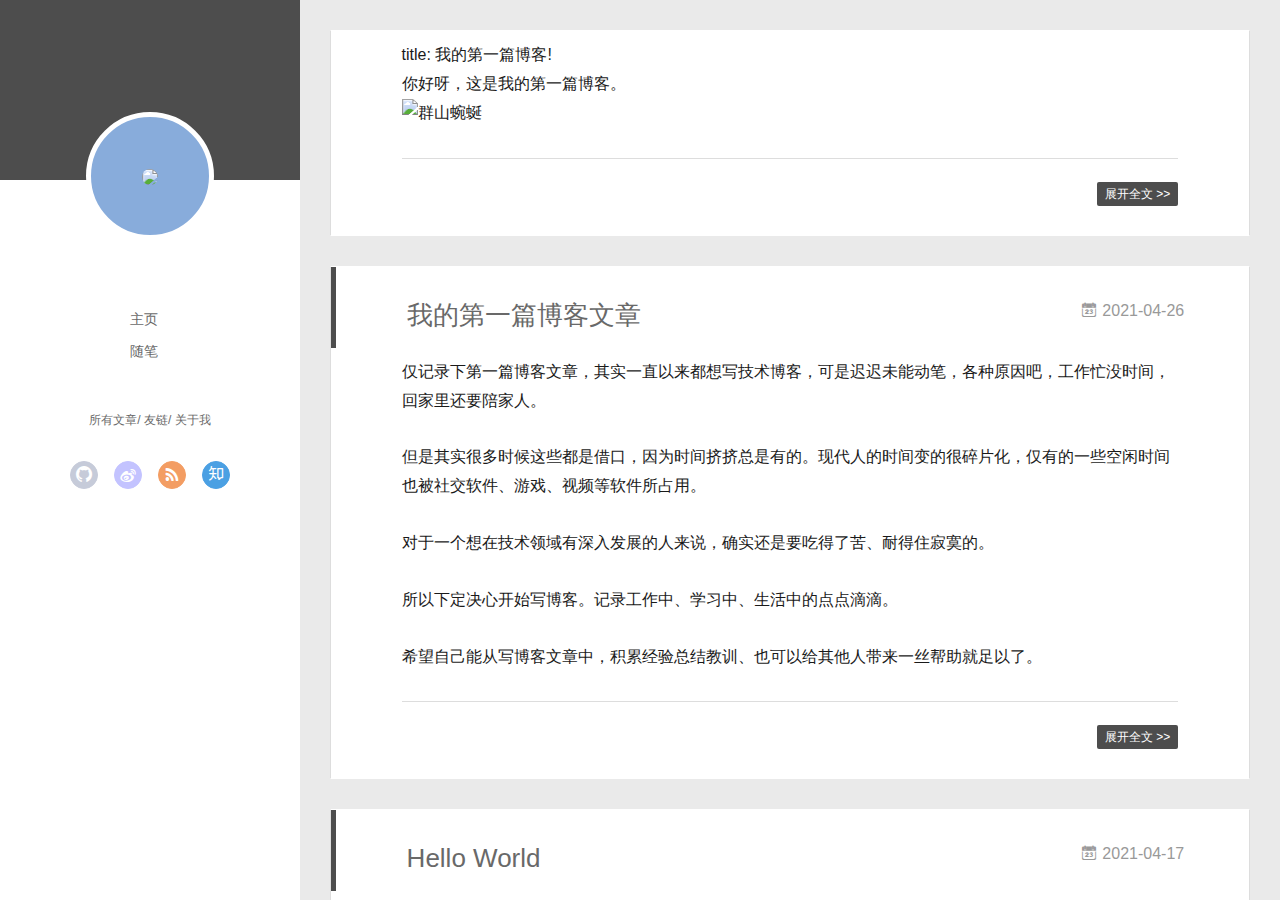
==== commit 26b4036d: "Site updated: 2021-05-05 15:17:30" ====
--- a/index.html
+++ b/index.html
@@ -43,7 +43,7 @@
 <div class="intrude-less">
 	<header id="header" class="inner">
 		<a href="/" class="profilepic">
-			<img src="" class="js-avatar">
+			<img src="/source/assets/me.png" class="js-avatar">
 		</a>
 		<hgroup>
 		  <h1 class="header-author"><a href="/"></a></h1>
@@ -101,7 +101,7 @@
 	<div class="intrude-less">
 		<header id="header" class="inner">
 			<div class="profilepic">
-				<img src="" class="js-avatar">
+				<img src="/source/assets/me.png" class="js-avatar">
 			</div>
 			<hgroup>
 			  <h1 class="header-author js-header-author"></h1>
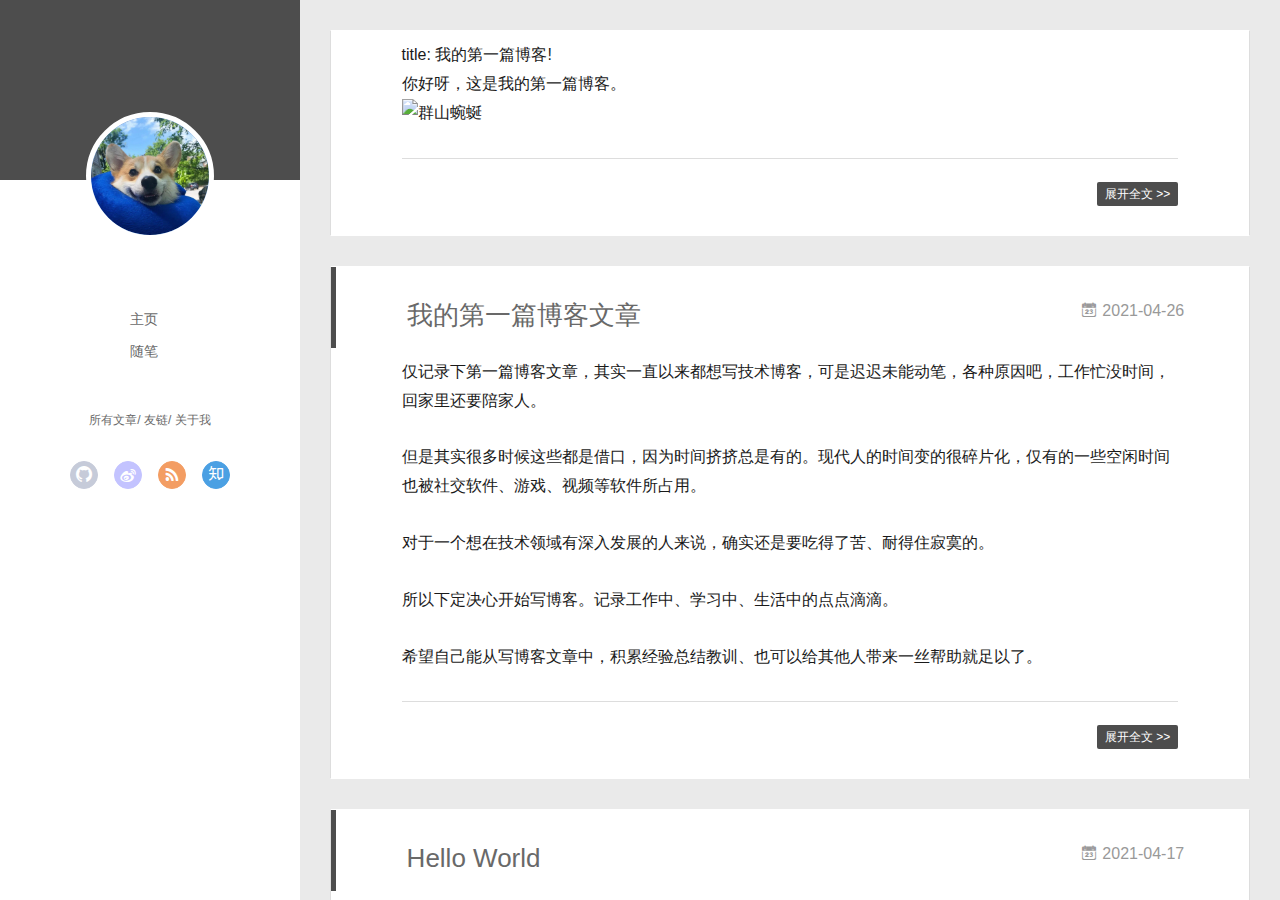
==== commit 501d88c5: "Site updated: 2021-05-05 15:31:12" ====
--- a/index.html
+++ b/index.html
@@ -43,7 +43,7 @@
 <div class="intrude-less">
 	<header id="header" class="inner">
 		<a href="/" class="profilepic">
-			<img src="/source/assets/me.png" class="js-avatar">
+			<img src="/img/me.png" class="js-avatar show">
 		</a>
 		<hgroup>
 		  <h1 class="header-author"><a href="/"></a></h1>
@@ -101,7 +101,7 @@
 	<div class="intrude-less">
 		<header id="header" class="inner">
 			<div class="profilepic">
-				<img src="/source/assets/me.png" class="js-avatar">
+				<img src="/img/me.png" class="js-avatar">
 			</div>
 			<hgroup>
 			  <h1 class="header-author js-header-author"></h1>
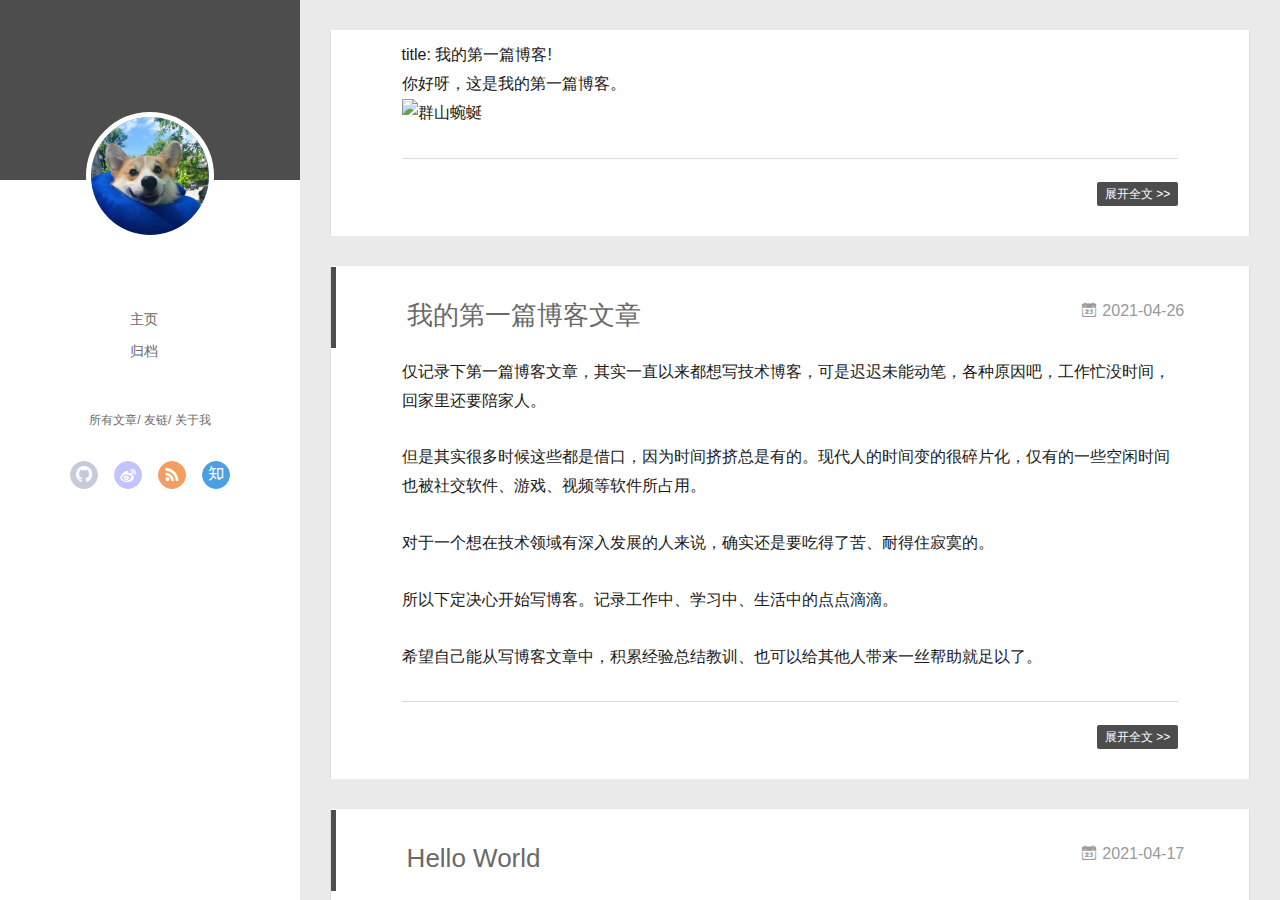
==== commit 0c387550: "Site updated: 2021-05-06 11:27:53" ====
--- a/index.html
+++ b/index.html
@@ -6,20 +6,23 @@
   <meta name="renderer" content="webkit">
   <meta http-equiv="X-UA-Compatible" content="IE=edge" >
   <link rel="dns-prefetch" href="http://example.com">
-  <title>Hexo</title>
+  <title>北月无双</title>
   <meta name="viewport" content="width=device-width, initial-scale=1, maximum-scale=1">
-  <meta property="og:type" content="website">
-<meta property="og:title" content="Hexo">
+  <meta name="description" content="个人技术记录随想">
+<meta property="og:type" content="website">
+<meta property="og:title" content="北月无双">
 <meta property="og:url" content="http://example.com/index.html">
-<meta property="og:site_name" content="Hexo">
+<meta property="og:site_name" content="北月无双">
+<meta property="og:description" content="个人技术记录随想">
 <meta property="og:locale" content="en_US">
-<meta property="article:author" content="John Doe">
+<meta property="article:author" content="Beiyues">
+<meta property="article:tag" content="algorithm,ml,vr,cr...">
 <meta name="twitter:card" content="summary">
   
-    <link rel="alternative" href="/atom.xml" title="Hexo" type="application/atom+xml">
-  
-  
-    <link rel="icon" href="/favicon.png">
+    <link rel="alternative" href="/atom.xml" title="北月无双" type="application/atom+xml">
+  
+  
+    <link rel="icon" href="/img/OIP.png">
   
   <link rel="stylesheet" type="text/css" href="/./main.0cf68a.css">
   <style type="text/css">
@@ -55,7 +58,7 @@
 			
 				<li><a href="/">主页</a></li>
 	        
-				<li><a href="/tags/%E9%9A%8F%E7%AC%94/">随笔</a></li>
+				<li><a href="/archives/index.html">归档</a></li>
 	        
 			</ul>
 		</nav>
@@ -87,6 +90,10 @@
 		        
 			</div>
 		</nav>
+<div style="position:absolute;top:400px; left:auto; width:85%">
+<iframe frameborder="no" border="0" marginwidth="0" marginheight="0" width=330 height=86 src="//music.163.com/outchain/player?type=2&id=1451796381&auto=1&height=80"></iframe>
+</div>
+
 	</header>		
 </div>
 
@@ -135,7 +142,7 @@
 				
 					<li style="width: 50%"><a href="/">主页</a></li>
 		        
-					<li style="width: 50%"><a href="/tags/%E9%9A%8F%E7%AC%94/">随笔</a></li>
+					<li style="width: 50%"><a href="/archives/index.html">归档</a></li>
 		        
 				</ul>
 			</nav>
@@ -198,7 +205,6 @@
 
 
 
-
   
     <article id="post-我的第一篇博客文章" class="article article-type-post  article-index" itemscope itemprop="blogPost">
   <div class="article-inner">
@@ -265,7 +271,6 @@
 
 
 
-
   
     <article id="post-hello-world" class="article article-type-post  article-index" itemscope itemprop="blogPost">
   <div class="article-inner">
@@ -340,7 +345,6 @@
 
 
 
-
   
   
 
@@ -352,7 +356,7 @@
   <div class="outer">
     <div id="footer-info">
     	<div class="footer-left">
-    		&copy; 2021 John Doe
+    		&copy; 2021 Beiyues
     	</div>
       	<div class="footer-right">
       		<a href="http://hexo.io/" target="_blank">Hexo</a>  Theme <a href="https://github.com/litten/hexo-theme-yilia" target="_blank">Yilia</a> by Litten
@@ -515,7 +519,7 @@
     
     	<section class="tools-section tools-section-me" q-show="aboutme">
   	  	
-  	  		<div class="aboutme-wrap" id="js-aboutme">很惭愧&lt;br&gt;&lt;br&gt;只做了一点微小的工作&lt;br&gt;谢谢大家</div>
+  	  		<div class="aboutme-wrap" id="js-aboutme">很惭愧&lt;br&gt;&lt;br&gt;多谢~&lt;br&gt;谢谢大家</div>
   	  	
     	</section>
     
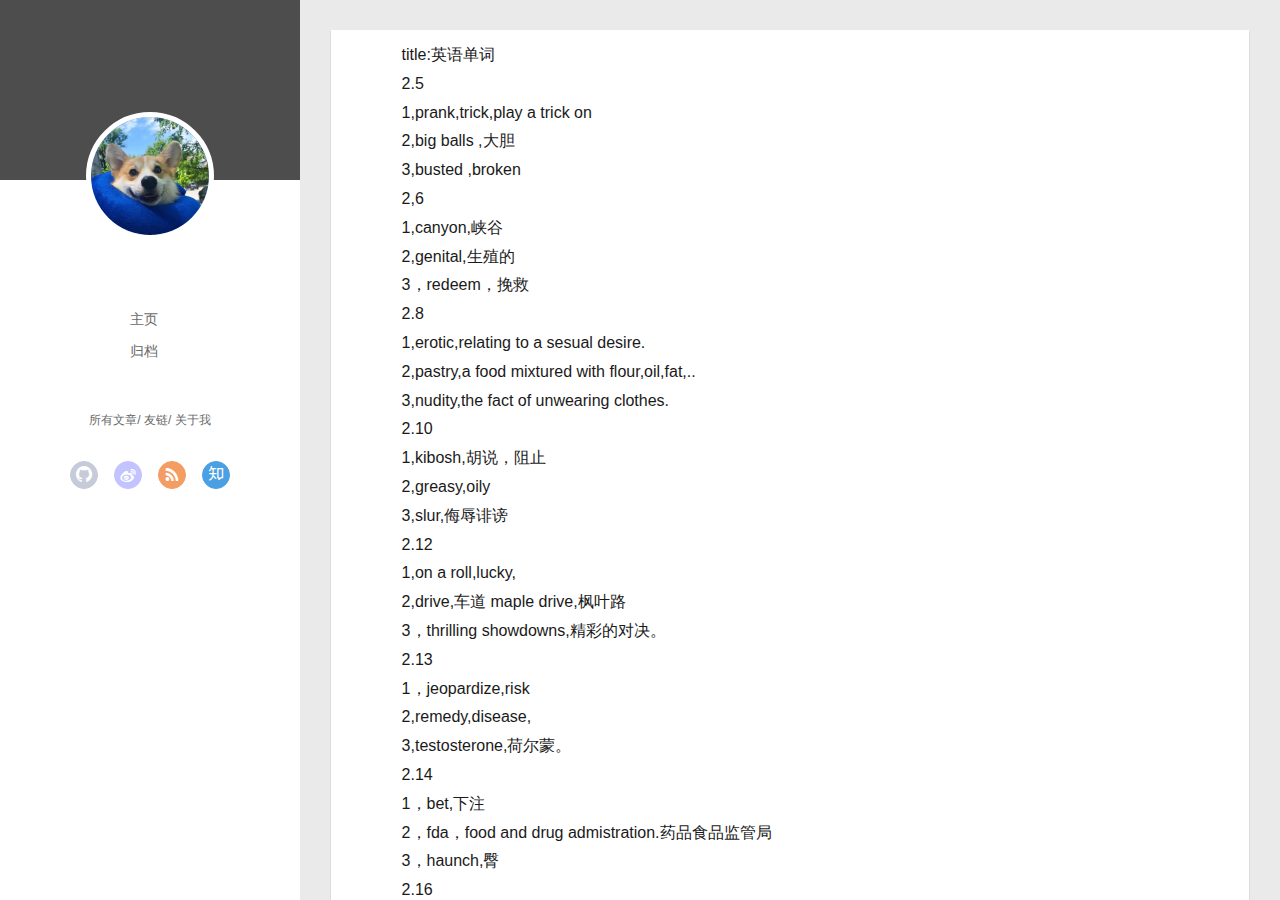
==== commit 4f5412e4: "Site updated: 2021-05-09 13:45:30" ====
--- a/index.html
+++ b/index.html
@@ -158,6 +158,53 @@
           </div>
           <div id="js-content" class="content-ll">
             
+  
+    <article id="post-英语单词" class="article article-type-post  article-index" itemscope itemprop="blogPost">
+  <div class="article-inner">
+    
+    <div class="article-entry" itemprop="articleBody">
+      
+        <p>title:英语单词<br>2.5<br>1,prank,trick,play a trick on<br>2,big balls ,大胆<br>3,busted ,broken<br>2,6<br>1,canyon,峡谷<br>2,genital,生殖的<br>3，redeem，挽救<br>2.8<br>1,erotic,relating to a sesual desire.<br>2,pastry,a food mixtured with flour,oil,fat,..<br>3,nudity,the fact of unwearing clothes.<br>2.10<br>1,kibosh,胡说，阻止<br>2,greasy,oily<br>3,slur,侮辱诽谤<br>2.12<br>1,on a roll,lucky,<br>2,drive,车道 maple drive,枫叶路<br>3，thrilling showdowns,精彩的对决。<br>2.13<br>1，jeopardize,risk<br>2,remedy,disease,<br>3,testosterone,荷尔蒙。<br>2.14<br>1，bet,下注<br>2，fda，food and drug admistration.药品食品监管局<br>3，haunch,臀<br>2.16<br>1，chromosome，染色体<br>2，big game总决赛<br>3，defib paddles 除颤器<br>2.17<br>1，bicker，quarrel.<br>2,i second that one, i agree with it<br>3,dispency,药房<br>2.20<br>1，eat it ,接受现实吧<br>2，nut 蛋蛋<br>3，pudding,布丁<br>2.21<br>1,not a chance 想都别想<br>2,go bananas,go crazy<br>3,stoned boy,吸毒男孩<br>2.22<br>1，cooy，收到<br>2,monoxide,一氧化物<br>3，stairwell,楼梯间<br>2.23<br>1，wildings，野人，野生动物<br>2，cocksucker,混蛋。狗东西<br>3，criple,瘸子<br>2.24<br>1,late husbang,亡夫<br>2，risk your neck,以身试险<br>3，arrogant,too proud.<br>2.25<br>1,motte,城堡<br>2，stand behind 支持<br>3,have faith in sb ,相信某人<br>2.26<br>1,merit,deserve,值得<br>2,retain,remain.<br>3,spare,饶恕<br>2.27<br>1,bastard,私生子，混蛋<br>2，heir,descendants,<br>3,treason,叛国<br>3.3<br>1,slit,slit ones throat.<br>2,captor,陈胜吴广<br>3,armor,protective covering of metal<br>2.28<br>1,traitor,someone who betray his country;<br>2,crypt,underground cellar;<br>3,the masses,群众<br>3.5<br>1,rejoice,very happy<br>2,come a long way,make a progress<br>3,Hand,prime minister<br>3.6<br>1，infantry,a type of av<br>2,verge,edge,<br>3,bastards,私生子<br>3.7<br>1,rider,solider who ride a horse.<br>2,crow,black birds,乌鸦<br>3，stable,n,a building for horses.<br>3.8<br>1,bide,wait<br>2,whoremonger,嫖客<br>3，panoply,a impressive array<br>3.9<br>1,peril,risk<br>2,self-betterment,自我完善<br>3,bane,something cause death<br>3.11<br>1,strip down,get undressed<br>2,leech,水蛭<br>3,fable,神话寓言<br>3.13<br>1，wield,hand effectively<br>3.14<br>3.15.<br>3.16<br>1，retreat,withrawal.<br>3.17<br>1,trench<br>3.24<br>1，consequence,<br>n,1,result;<br>n,2,importance;<br>n,3,in consequence,consequencely,因此。<br>2,component,<br>n,an part of something.<br>adj,组成的，构成的.<br>3,assess,<br>v,1,evaluate<br>3.25<br>1，peek,n,1,a secret look.<br>2,handsomely,慷慨地<br>3,cunt，阴部阴道。<br>3.29<br>1,satanic,satan.<br>2,hallucination,imagination.<br>3,palette,the range of color on a plate.<br>4.3<br>1,cursory,hasty and without attention<br>2,consort,keep harmony with.<br>3,disintegrate,break into parts.<br>4.5<br>1,scarecrow,a effigy in the shape of man..<br>2,neighborly,friendly.<br>3,eyesore, a point in your eye hahhh<br>4.7<br>1,reactor,a device to react nuclear something..<br>2,bunker, fortification ..<br>3,overgrown…big size..<br>4.8<br>1,mandset,habitual  …..<br>2,mug,v,rob.<br>3,poor girl,可怜的女孩<br>4.12<br>1，graft,v,move to another plant.<br>2,ferment,v,be in a excited condition.<br>3,sneak, to do or go secfetly<br>4.15<br>1,roger that,收到<br>2,in the flesh,..<br>3,glitch,small mistake<br>4.19<br>1,entrance,attract,capture.<br>2,</p>
+
+      
+
+      
+    </div>
+    <div class="article-info article-info-index">
+      
+      
+      
+
+      
+        <p class="article-more-link">
+          <a class="article-more-a" href="/2021/05/07/%E8%8B%B1%E8%AF%AD%E5%8D%95%E8%AF%8D/">展开全文 >></a>
+        </p>
+      
+
+      
+      <div class="clearfix"></div>
+    </div>
+  </div>
+</article>
+
+<aside class="wrap-side-operation">
+    <div class="mod-side-operation">
+        
+        <div class="jump-container" id="js-jump-container" style="display:none;">
+            <a href="javascript:void(0)" class="mod-side-operation__jump-to-top">
+                <i class="icon-font icon-back"></i>
+            </a>
+            <div id="js-jump-plan-container" class="jump-plan-container" style="top: -11px;">
+                <i class="icon-font icon-plane jump-plane"></i>
+            </div>
+        </div>
+        
+        
+    </div>
+</aside>
+
+
+
   
     <article id="post-csdn_export_md" class="article article-type-post  article-index" itemscope itemprop="blogPost">
   <div class="article-inner">
@@ -488,11 +535,11 @@
         <ul class="search-ul">
           
             <li class="search-li">
-              <a href="http://localhost:4000/" target="_blank" class="search-title"><i class="icon-quo-left icon"></i>友情链接1</a>
+              <a href="http://101.37.28.121:81/" target="_blank" class="search-title"><i class="icon-quo-left icon"></i>个人网盘</a>
             </li>
           
             <li class="search-li">
-              <a href="http://localhost:4000/" target="_blank" class="search-title"><i class="icon-quo-left icon"></i>友情链接2</a>
+              <a href="http://121.199.174.73:6080/" target="_blank" class="search-title"><i class="icon-quo-left icon"></i>离线下载器</a>
             </li>
           
             <li class="search-li">
